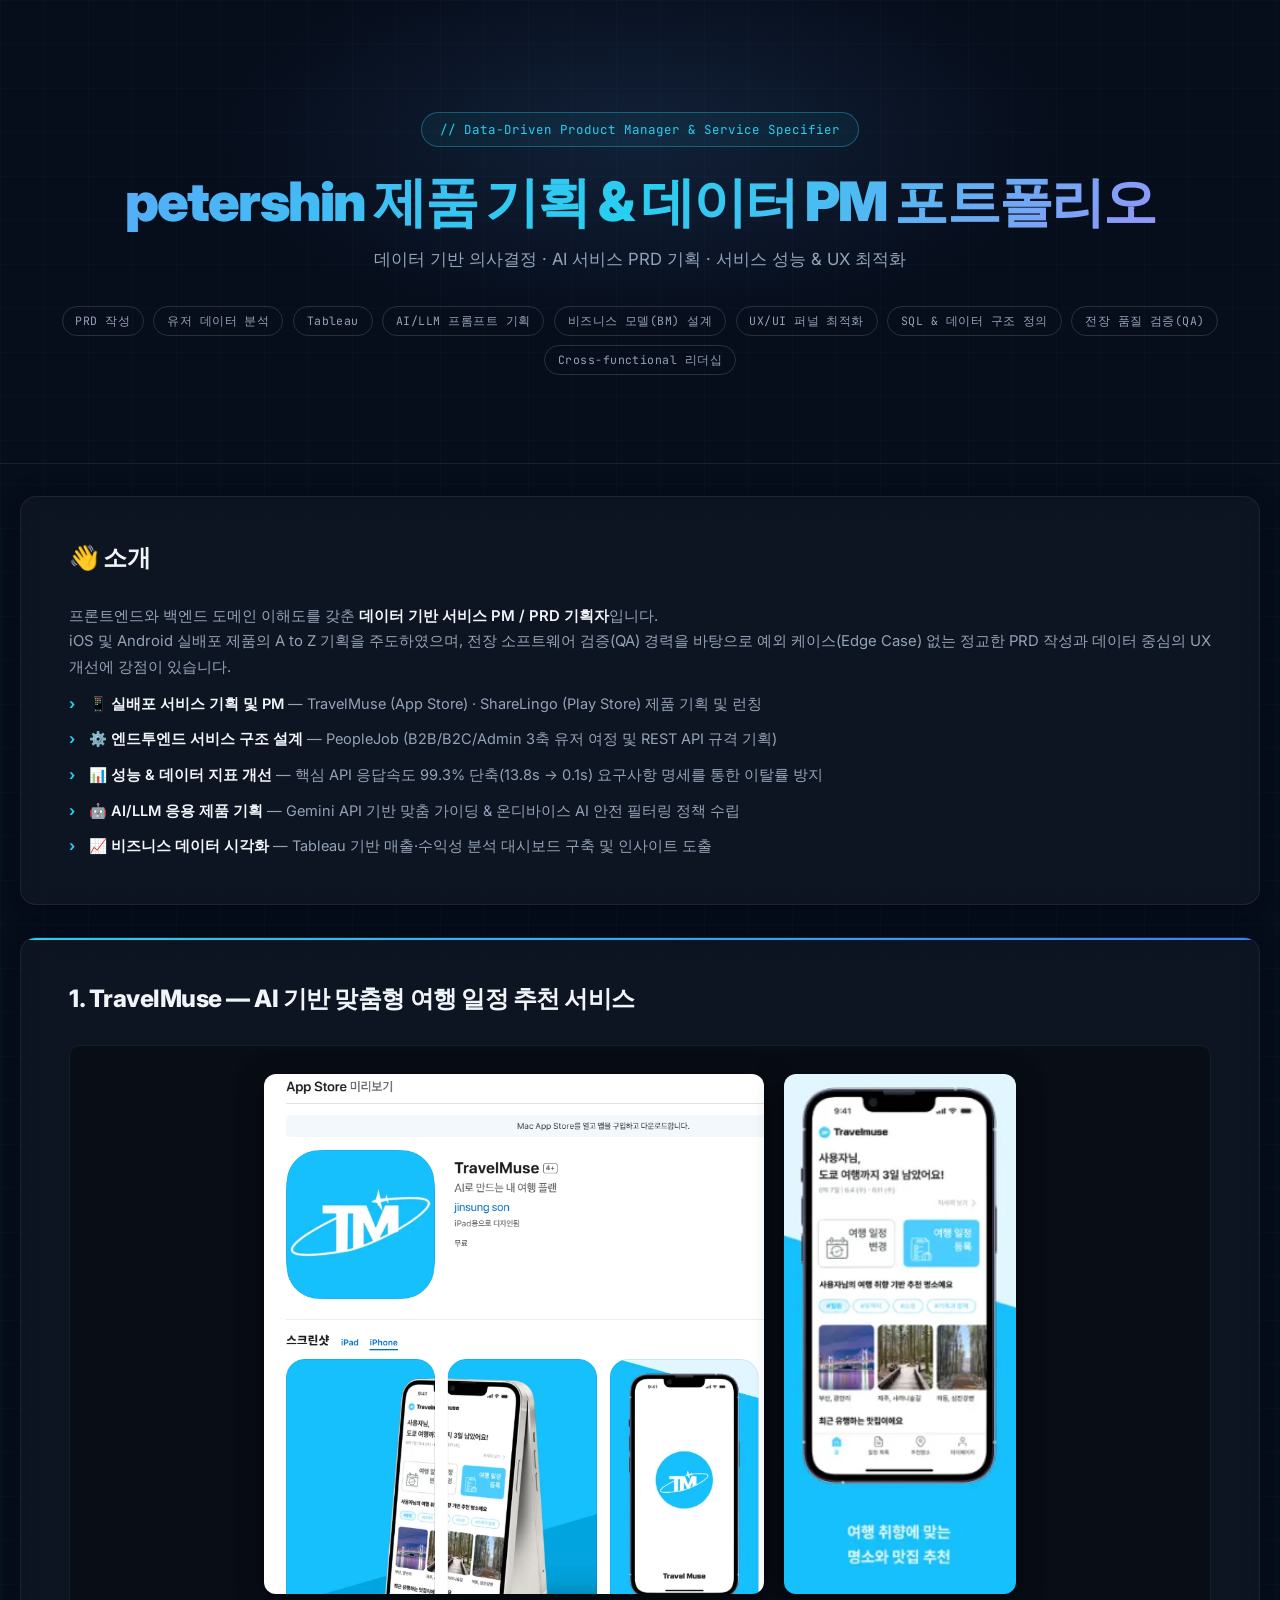
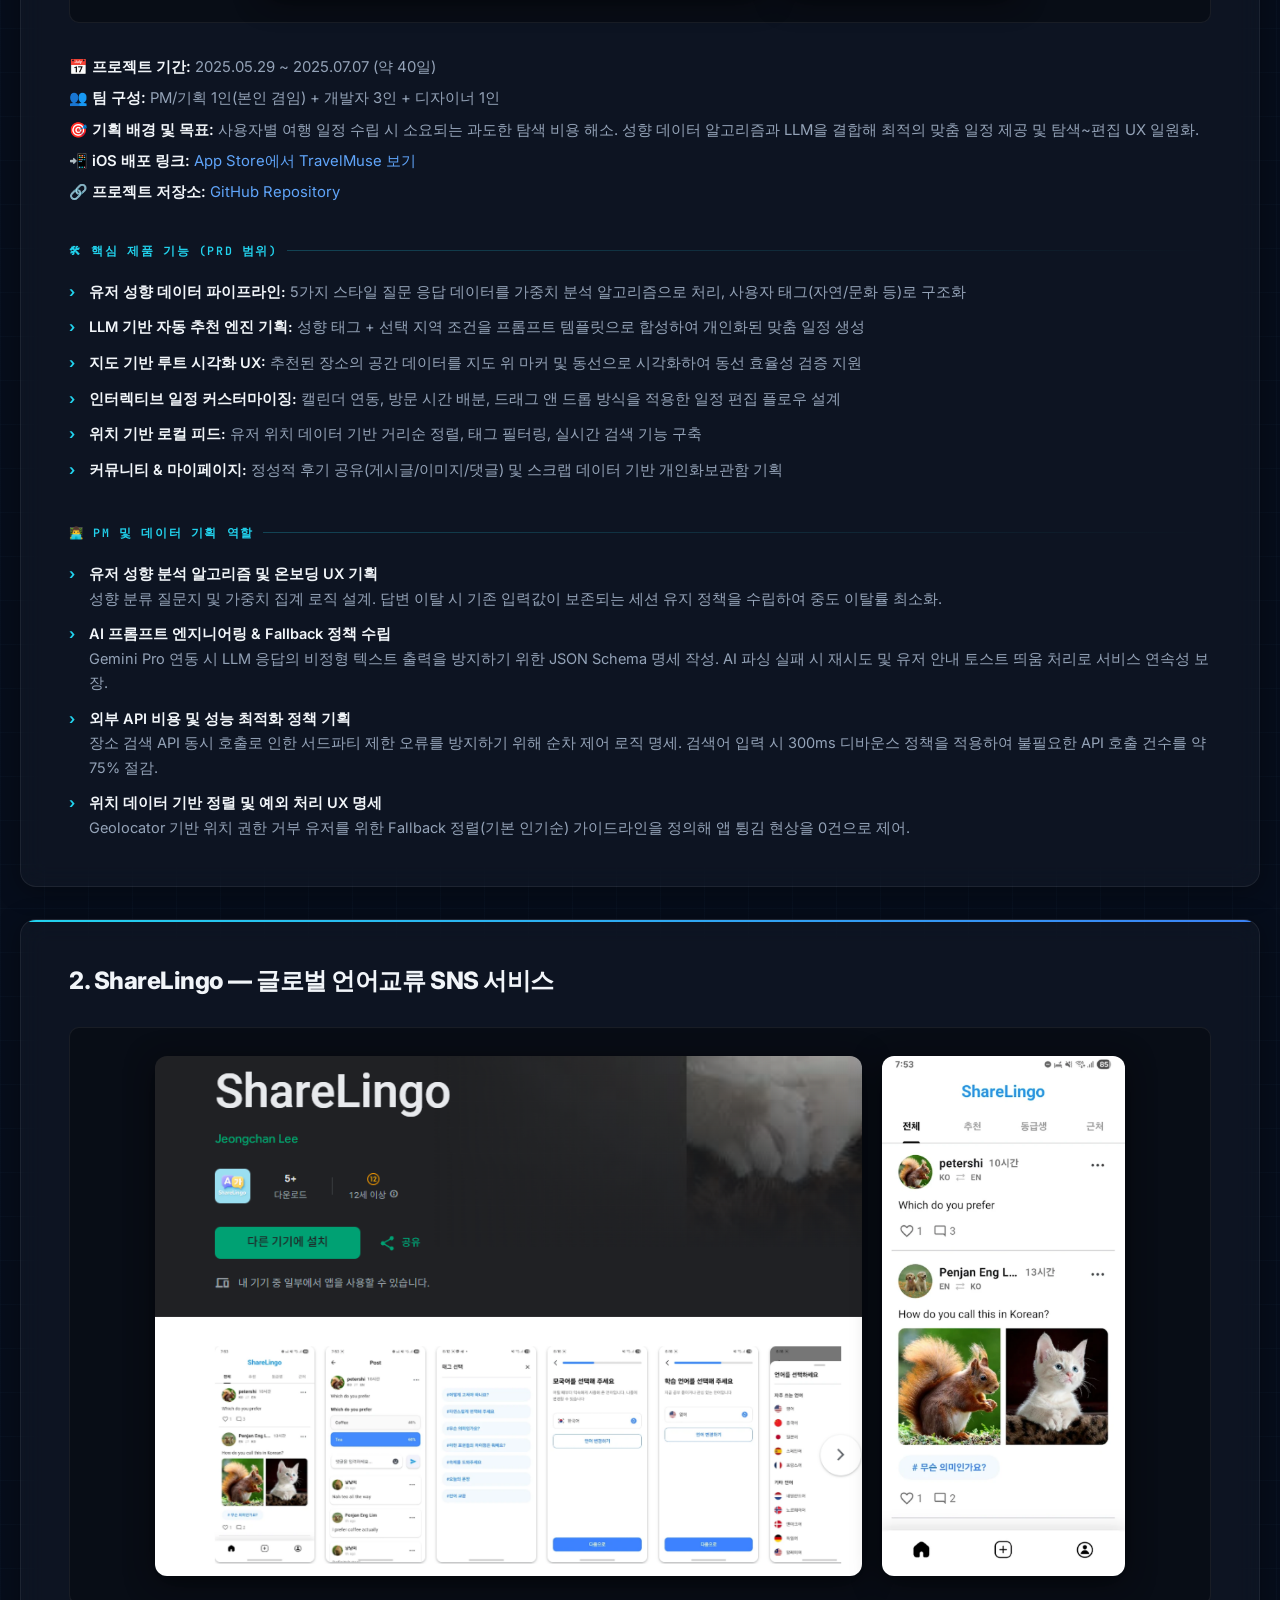
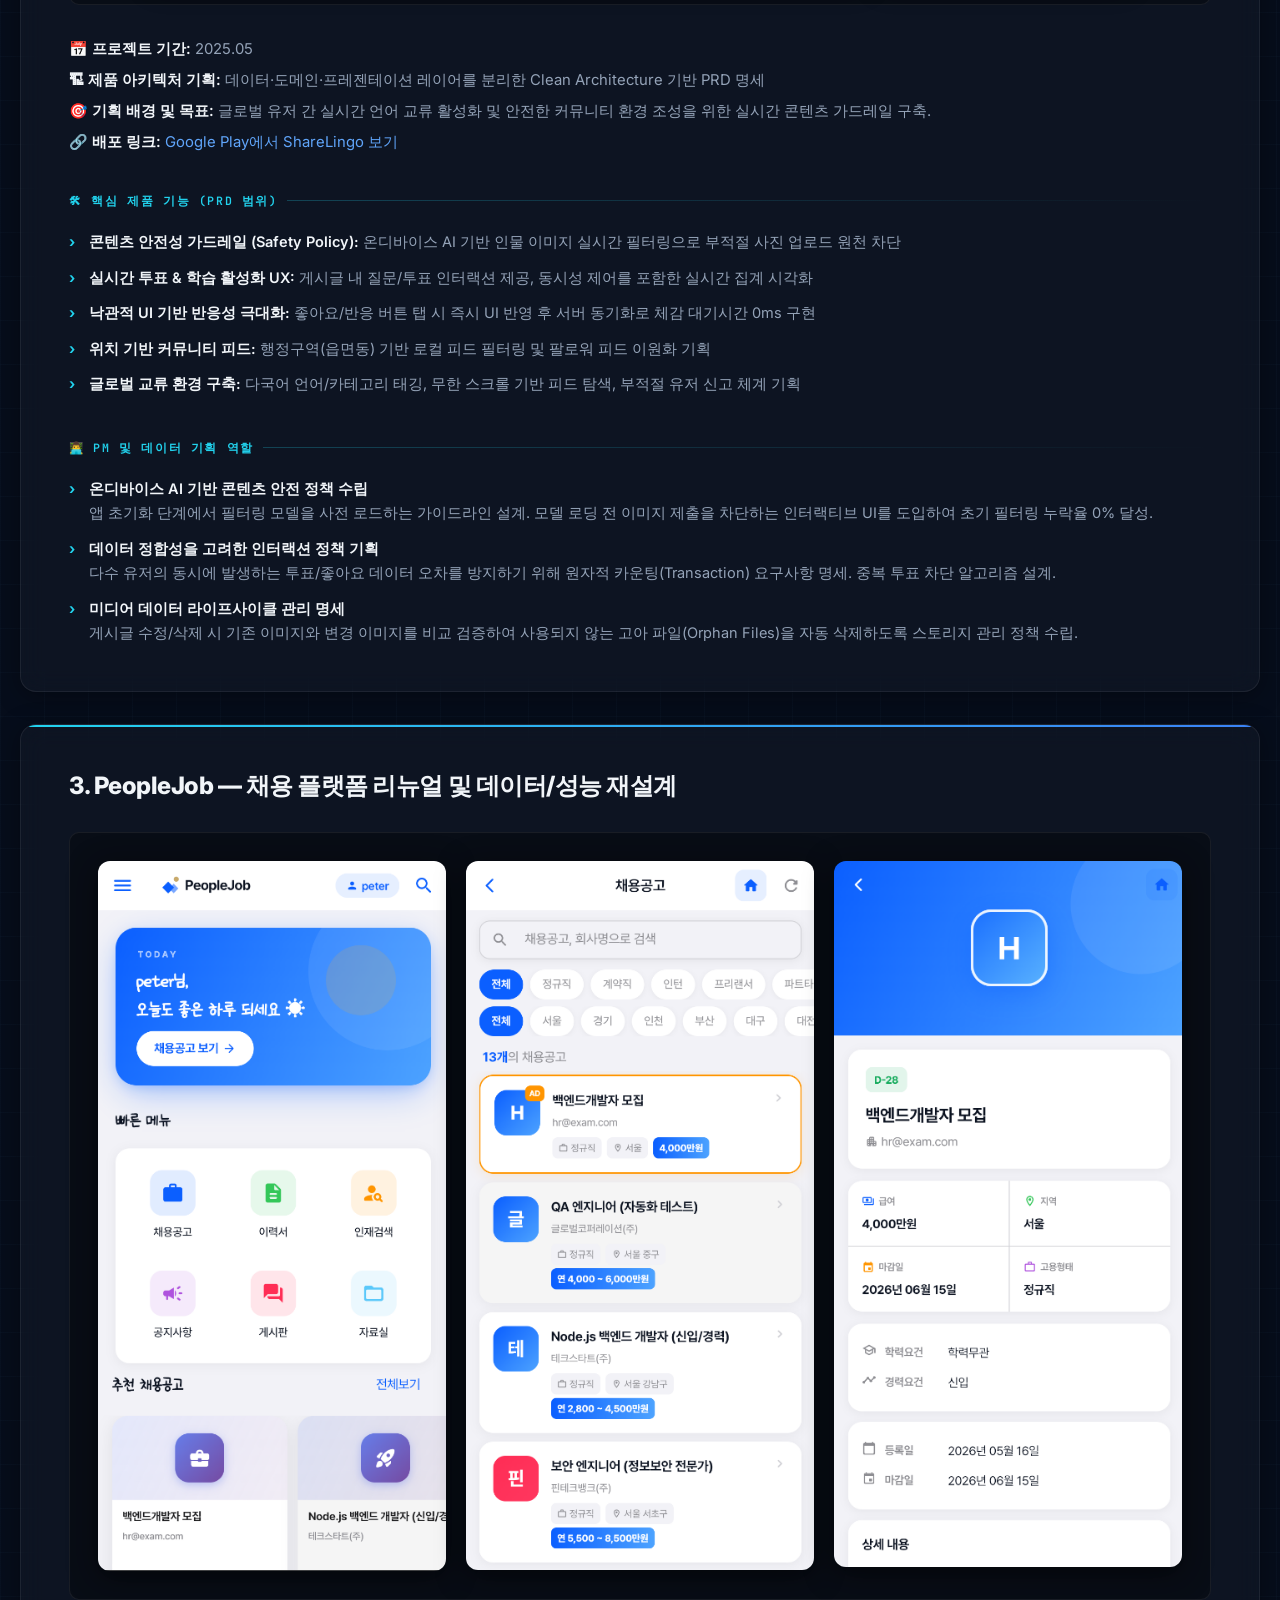
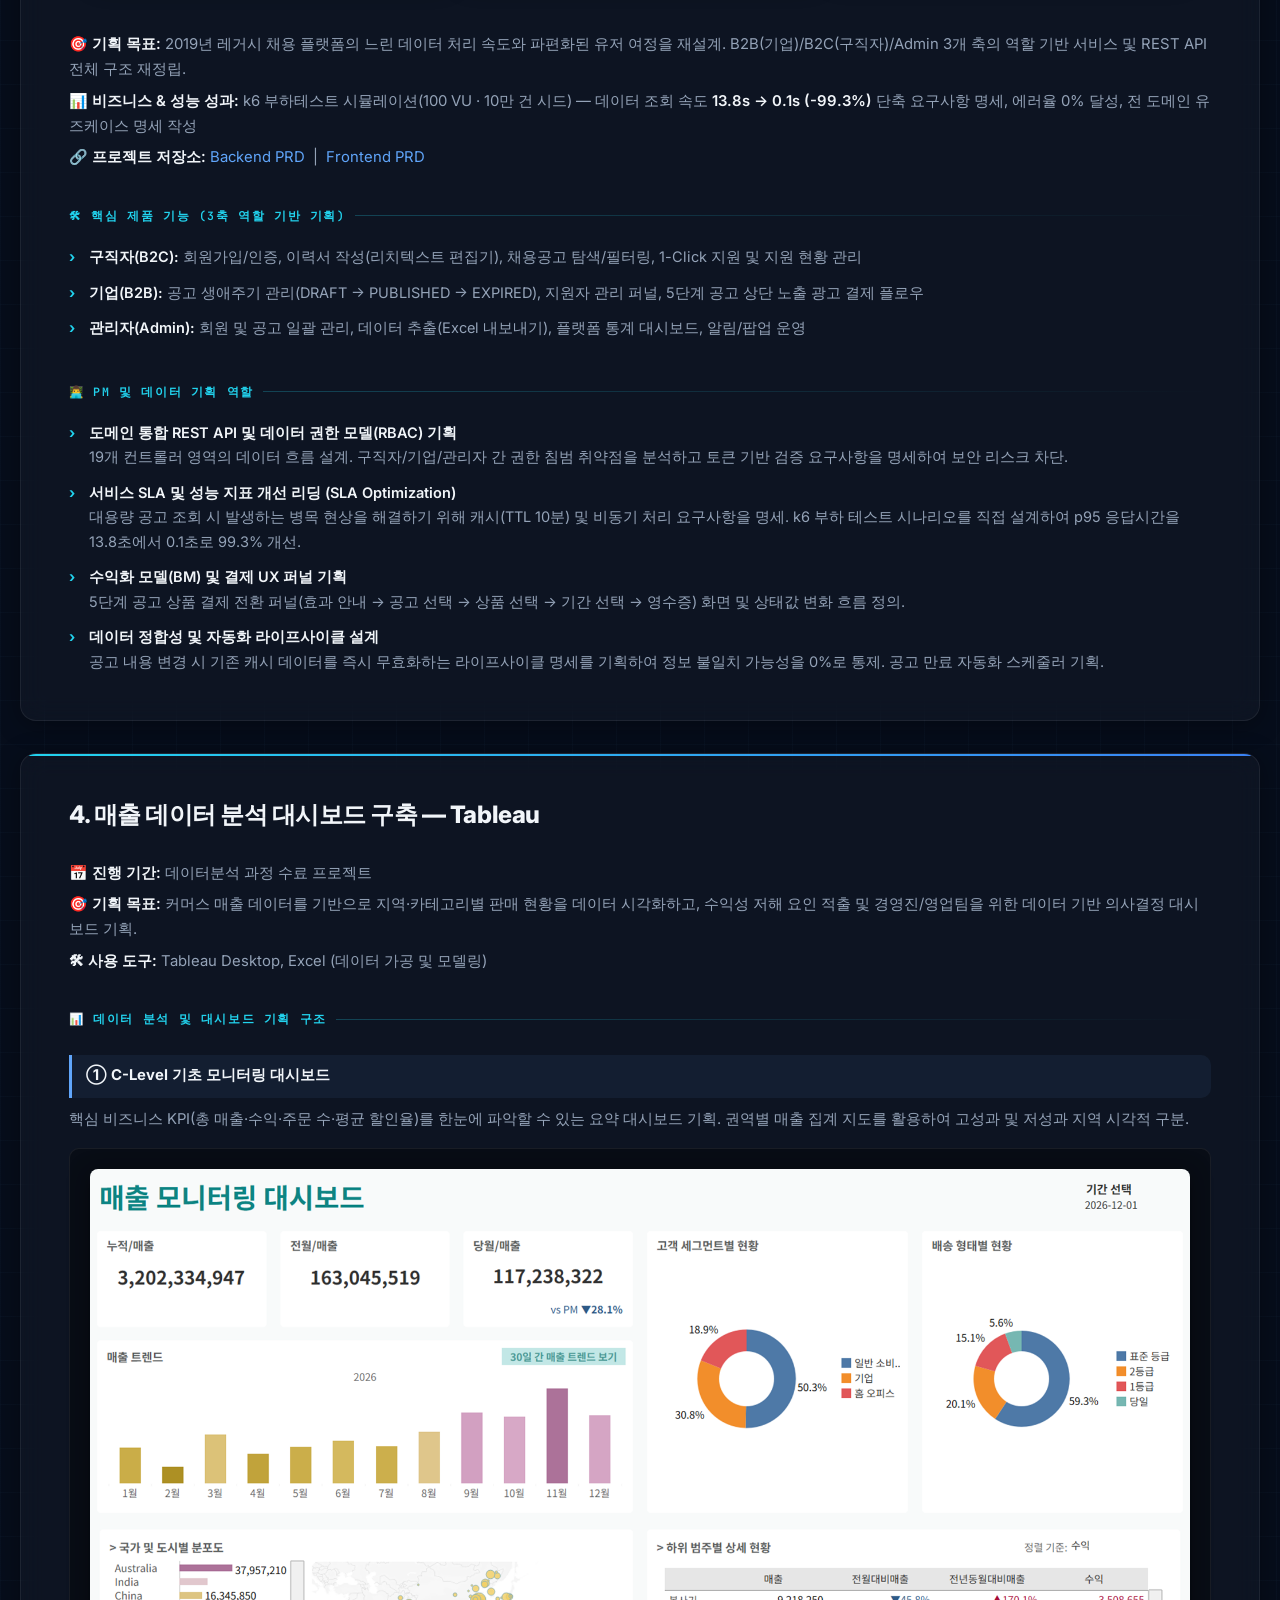
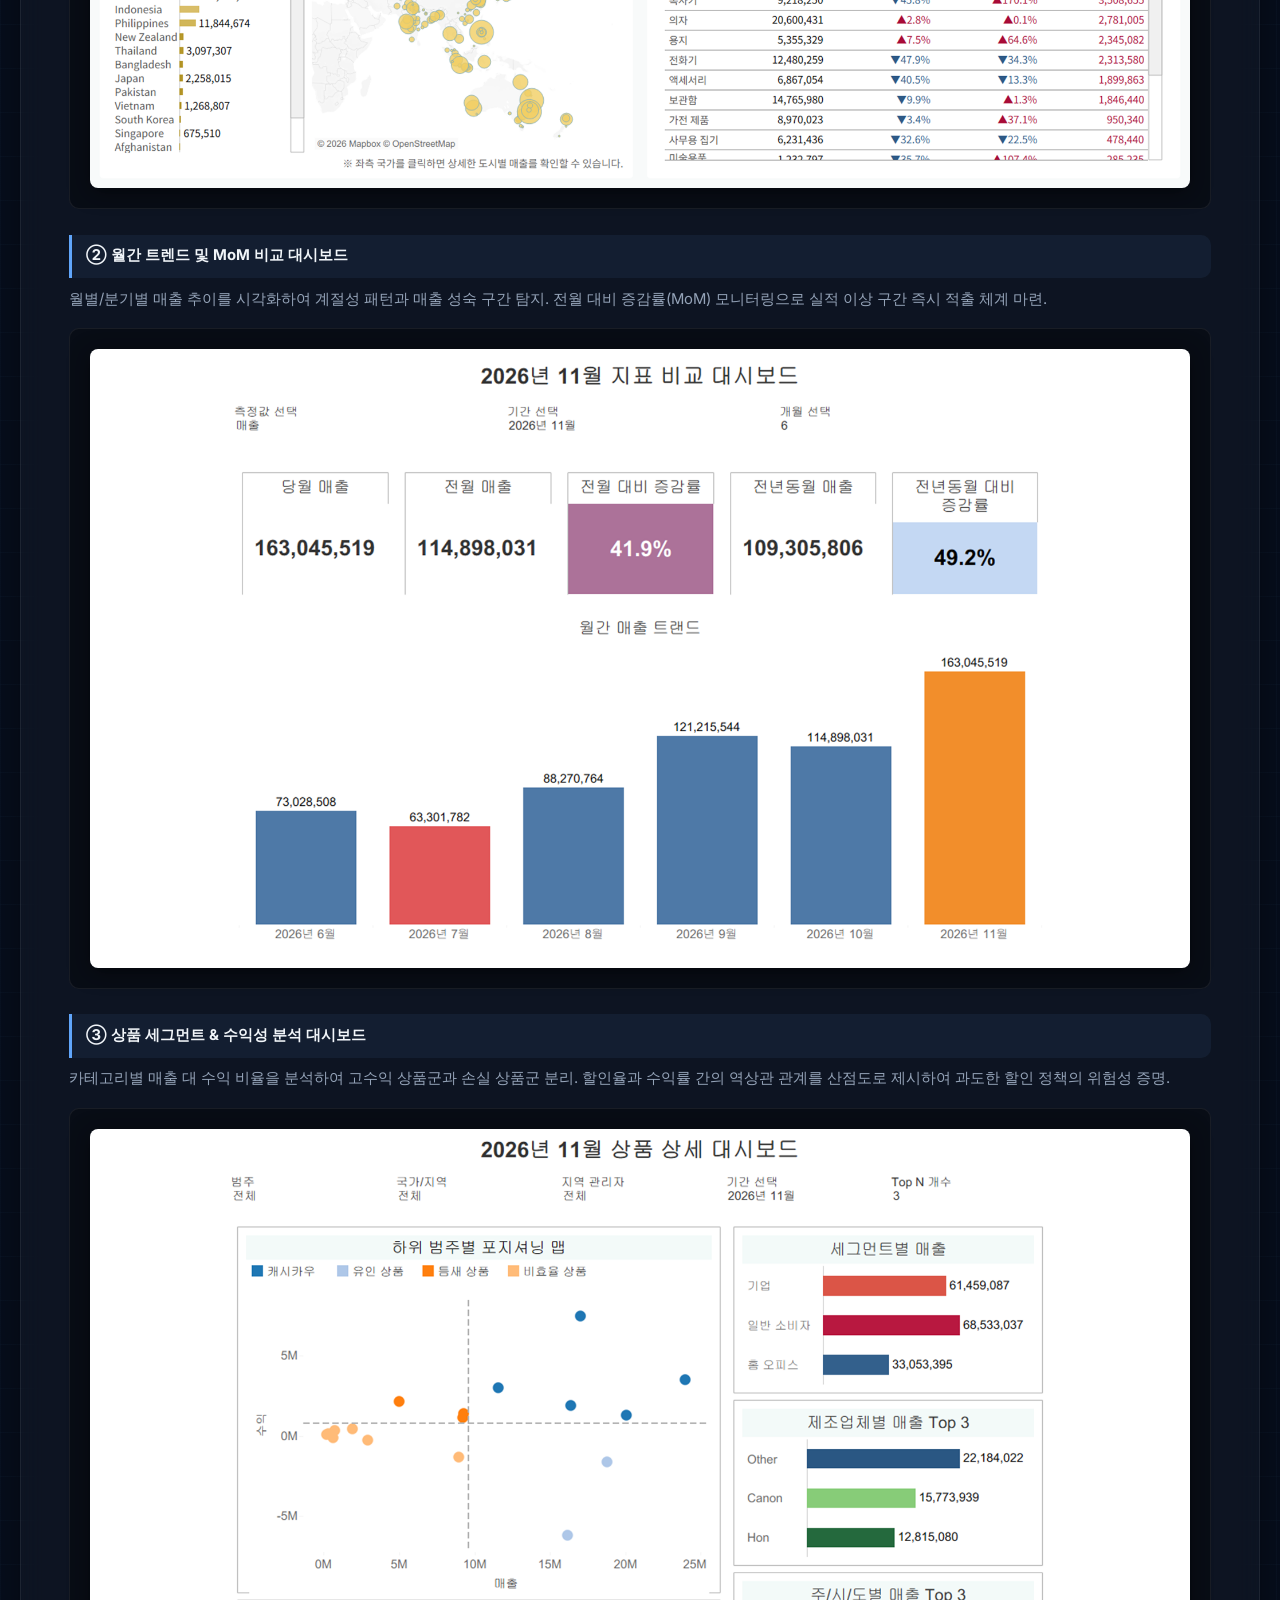
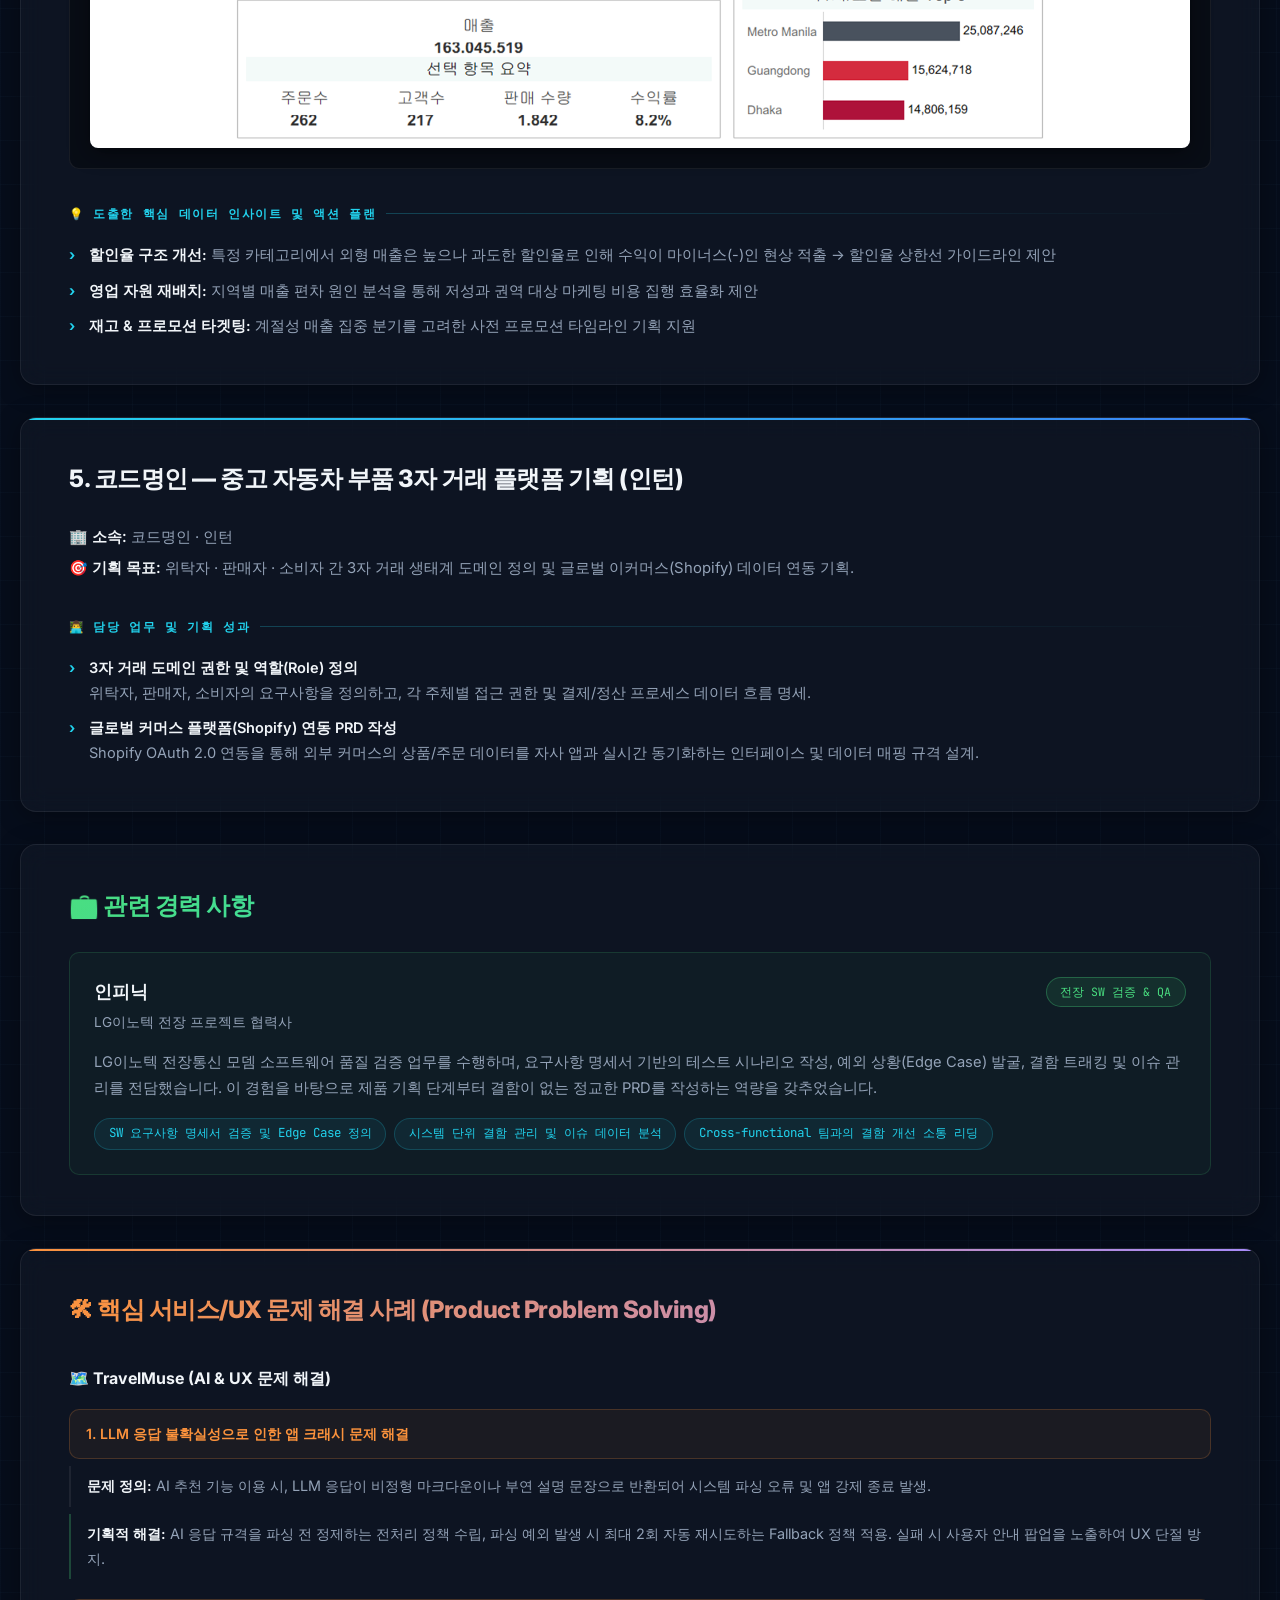
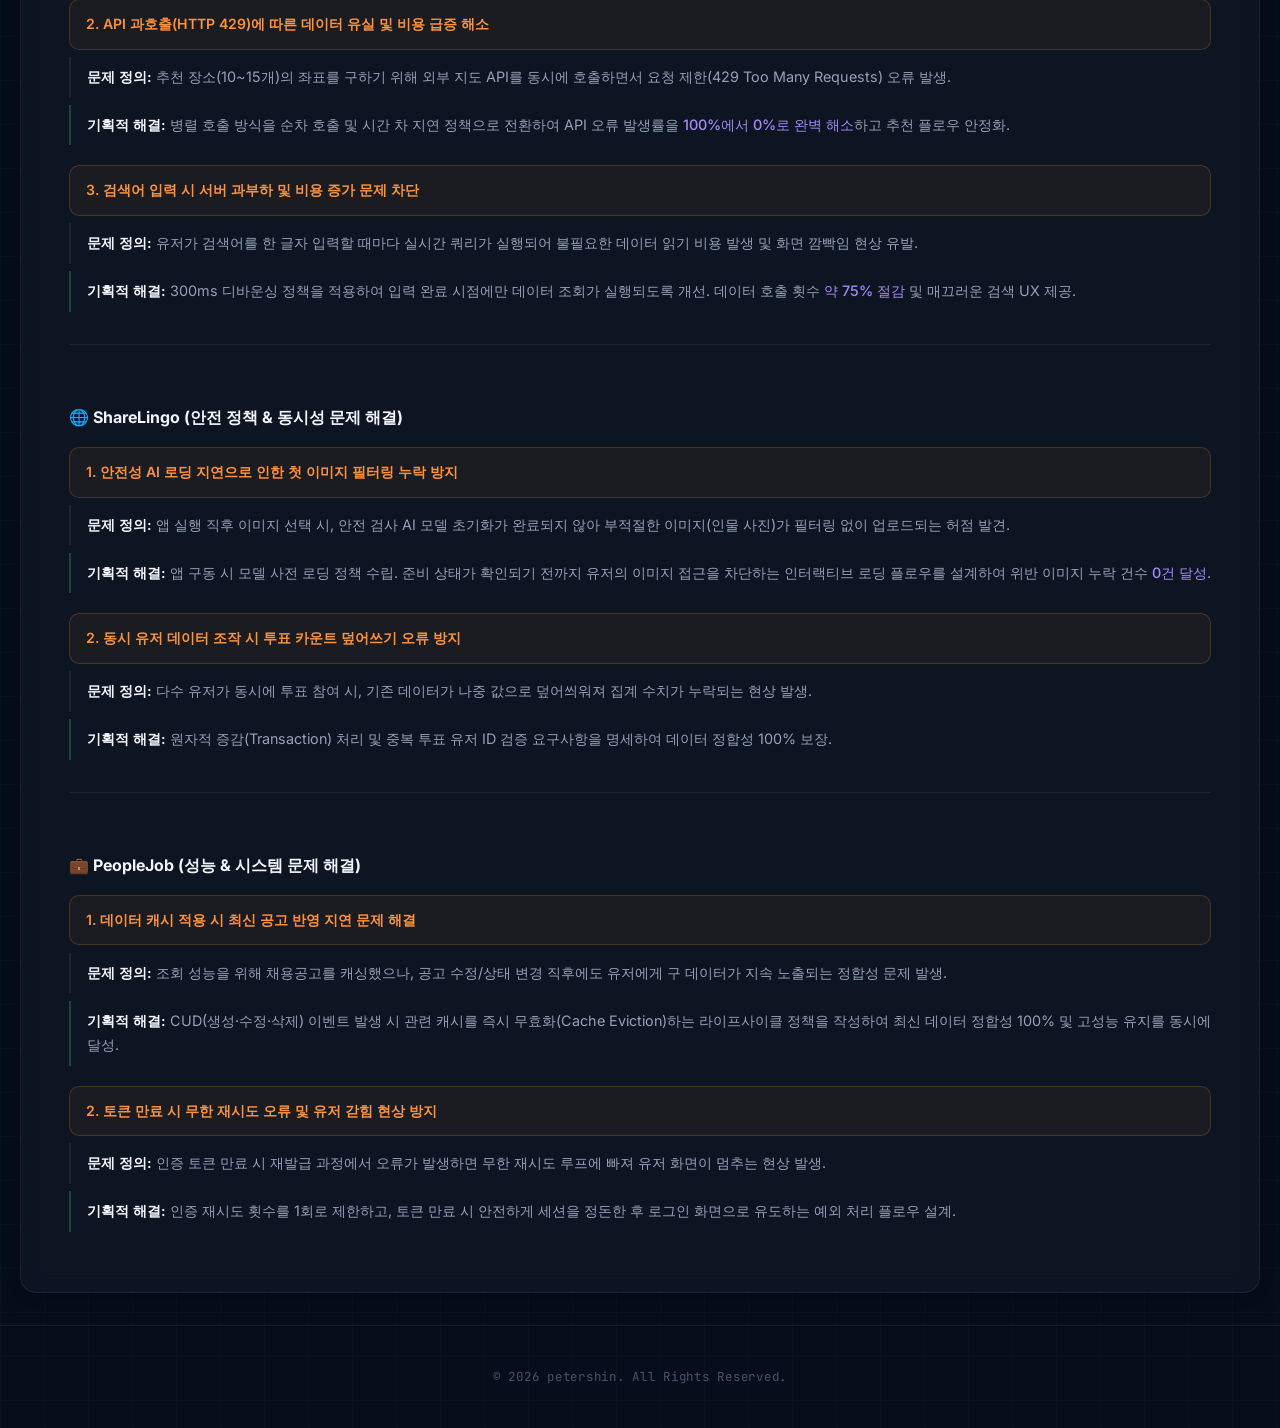
==== index2.html @ 7c0b4306 "Rename index2 to index2.html" ====
<!DOCTYPE html>
<html lang="ko">
<head>
  <meta charset="UTF-8" />
  <meta name="viewport" content="width=device-width, initial-scale=1.0" />
  <title>petershin 서비스 & 데이터 PM 포트폴리오</title>
  <link rel="stylesheet" href="style.css" />
</head>
<body>
  <header>
    <p class="header-tag">// Data-Driven Product Manager &amp; Service Specifier</p>
    <h1>petershin 제품 기획 &amp; 데이터 PM 포트폴리오</h1>
    <p>데이터 기반 의사결정 · AI 서비스 PRD 기획 · 서비스 성능 &amp; UX 최적화</p>
    <div class="header-stack">
      <span>PRD 작성</span>
      <span>유저 데이터 분석</span>
      <span>Tableau</span>
      <span>AI/LLM 프롬프트 기획</span>
      <span>비즈니스 모델(BM) 설계</span>
      <span>UX/UI 퍼널 최적화</span>
      <span>SQL &amp; 데이터 구조 정의</span>
      <span>전장 품질 검증(QA)</span>
      <span>Cross-functional 리더십</span>
    </div>
  </header>

  <section class="about">
    <h2>👋 소개</h2>
    <p>
      프론트엔드와 백엔드 도메인 이해도를 갖춘 <strong>데이터 기반 서비스 PM / PRD 기획자</strong>입니다.<br>
      iOS 및 Android 실배포 제품의 A to Z 기획을 주도하였으며, 전장 소프트웨어 검증(QA) 경력을 바탕으로
      예외 케이스(Edge Case) 없는 정교한 PRD 작성과 데이터 중심의 UX 개선에 강점이 있습니다.
    </p>
    <ul class="about-highlights">
      <li>📱 <strong>실배포 서비스 기획 및 PM</strong> — TravelMuse (App Store) · ShareLingo (Play Store) 제품 기획 및 런칭</li>
      <li>⚙️ <strong>엔드투엔드 서비스 구조 설계</strong> — PeopleJob (B2B/B2C/Admin 3축 유저 여정 및 REST API 규격 기획)</li>
      <li>📊 <strong>성능 &amp; 데이터 지표 개선</strong> — 핵심 API 응답속도 99.3% 단축(13.8s → 0.1s) 요구사항 명세를 통한 이탈률 방지</li>
      <li>🤖 <strong>AI/LLM 응용 제품 기획</strong> — Gemini API 기반 맞춤 가이딩 &amp; 온디바이스 AI 안전 필터링 정책 수립</li>
      <li>📈 <strong>비즈니스 데이터 시각화</strong> — Tableau 기반 매출·수익성 분석 대시보드 구축 및 인사이트 도출</li>
    </ul>
  </section>

  <section class="project">
    <h2>1. TravelMuse — AI 기반 맞춤형 여행 일정 추천 서비스</h2>
    <div class="screenshots">
      <img src="img/travelmuse_1.png" alt="TravelMuse 스크린샷 1" />
      <img src="img/travelmuse_2.png" alt="TravelMuse 스크린샷 2" />
    </div>
    <p><strong>📅 프로젝트 기간:</strong> 2025.05.29 ~ 2025.07.07 (약 40일)</p>
    <p><strong>👥 팀 구성:</strong> PM/기획 1인(본인 겸임) + 개발자 3인 + 디자이너 1인</p>
    <p><strong>🎯 기획 배경 및 목표:</strong> 사용자별 여행 일정 수립 시 소요되는 과도한 탐색 비용 해소. 성향 데이터 알고리즘과 LLM을 결합해 최적의 맞춤 일정 제공 및 탐색~편집 UX 일원화.</p>
    <p><strong>📲 iOS 배포 링크:</strong>
      <a href="https://apps.apple.com/kr/app/travelmuse/id6747365666" target="_blank">App Store에서 TravelMuse 보기</a>
    </p>
    <p><strong>🔗 프로젝트 저장소:</strong>
      <a href="https://github.com/jinsung99123/travel_muse_app" target="_blank">GitHub Repository</a>
    </p>

    <h3>🛠 핵심 제품 기능 (PRD 범위)</h3>
    <ul>
      <li><strong>유저 성향 데이터 파이프라인:</strong> 5가지 스타일 질문 응답 데이터를 가중치 분석 알고리즘으로 처리, 사용자 태그(자연/문화 등)로 구조화</li>
      <li><strong>LLM 기반 자동 추천 엔진 기획:</strong> 성향 태그 + 선택 지역 조건을 프롬프트 템플릿으로 합성하여 개인화된 맞춤 일정 생성</li>
      <li><strong>지도 기반 루트 시각화 UX:</strong> 추천된 장소의 공간 데이터를 지도 위 마커 및 동선으로 시각화하여 동선 효율성 검증 지원</li>
      <li><strong>인터렉티브 일정 커스터마이징:</strong> 캘린더 연동, 방문 시간 배분, 드래그 앤 드롭 방식을 적용한 일정 편집 플로우 설계</li>
      <li><strong>위치 기반 로컬 피드:</strong> 유저 위치 데이터 기반 거리순 정렬, 태그 필터링, 실시간 검색 기능 구축</li>
      <li><strong>커뮤니티 &amp; 마이페이지:</strong> 정성적 후기 공유(게시글/이미지/댓글) 및 스크랩 데이터 기반 개인화보관함 기획</li>
    </ul>

    <h3>👨‍💻 PM 및 데이터 기획 역할</h3>
    <ul>
      <li>
        <strong>유저 성향 분석 알고리즘 및 온보딩 UX 기획</strong><br>
        성향 분류 질문지 및 가중치 집계 로직 설계. 답변 이탈 시 기존 입력값이 보존되는 세션 유지 정책을 수립하여 중도 이탈률 최소화.
      </li>
      <li>
        <strong>AI 프롬프트 엔지니어링 &amp; Fallback 정책 수립</strong><br>
        Gemini Pro 연동 시 LLM 응답의 비정형 텍스트 출력을 방지하기 위한 JSON Schema 명세 작성. AI 파싱 실패 시 재시도 및 유저 안내 토스트 띄움 처리로 서비스 연속성 보장.
      </li>
      <li>
        <strong>외부 API 비용 및 성능 최적화 정책 기획</strong><br>
        장소 검색 API 동시 호출로 인한 서드파티 제한 오류를 방지하기 위해 순차 제어 로직 명세. 검색어 입력 시 300ms 디바운스 정책을 적용하여 불필요한 API 호출 건수를 약 75% 절감.
      </li>
      <li>
        <strong>위치 데이터 기반 정렬 및 예외 처리 UX 명세</strong><br>
        Geolocator 기반 위치 권한 거부 유저를 위한 Fallback 정렬(기본 인기순) 가이드라인을 정의해 앱 튕김 현상을 0건으로 제어.
      </li>
    </ul>
  </section>

  <section class="project">
    <h2>2. ShareLingo — 글로벌 언어교류 SNS 서비스</h2>
    <div class="screenshots">
      <img src="img/sharelingo_1.png" alt="ShareLingo 스크린샷 1" />
      <img src="img/sharelingo_2.png" alt="ShareLingo 스크린샷 2" />
    </div>
    <p><strong>📅 프로젝트 기간:</strong> 2025.05</p>
    <p><strong>🏗 제품 아키텍처 기획:</strong> 데이터·도메인·프레젠테이션 레이어를 분리한 Clean Architecture 기반 PRD 명세</p>
    <p><strong>🎯 기획 배경 및 목표:</strong> 글로벌 유저 간 실시간 언어 교류 활성화 및 안전한 커뮤니티 환경 조성을 위한 실시간 콘텐츠 가드레일 구축.</p>
    <p><strong>🔗 배포 링크:</strong>
      <a href="https://play.google.com/store/apps/details?id=com.zerotoone.sharelingo&amp;pcampaignid=web_share" target="_blank">Google Play에서 ShareLingo 보기</a>
    </p>

    <h3>🛠 핵심 제품 기능 (PRD 범위)</h3>
    <ul>
      <li><strong>콘텐츠 안전성 가드레일 (Safety Policy):</strong> 온디바이스 AI 기반 인물 이미지 실시간 필터링으로 부적절 사진 업로드 원천 차단</li>
      <li><strong>실시간 투표 &amp; 학습 활성화 UX:</strong> 게시글 내 질문/투표 인터랙션 제공, 동시성 제어를 포함한 실시간 집계 시각화</li>
      <li><strong>낙관적 UI 기반 반응성 극대화:</strong> 좋아요/반응 버튼 탭 시 즉시 UI 반영 후 서버 동기화로 체감 대기시간 0ms 구현</li>
      <li><strong>위치 기반 커뮤니티 피드:</strong> 행정구역(읍면동) 기반 로컬 피드 필터링 및 팔로워 피드 이원화 기획</li>
      <li><strong>글로벌 교류 환경 구축:</strong> 다국어 언어/카테고리 태깅, 무한 스크롤 기반 피드 탐색, 부적절 유저 신고 체계 기획</li>
    </ul>

    <h3>👨‍💻 PM 및 데이터 기획 역할</h3>
    <ul>
      <li>
        <strong>온디바이스 AI 기반 콘텐츠 안전 정책 수립</strong><br>
        앱 초기화 단계에서 필터링 모델을 사전 로드하는 가이드라인 설계. 모델 로딩 전 이미지 제출을 차단하는 인터랙티브 UI를 도입하여 초기 필터링 누락율 0% 달성.
      </li>
      <li>
        <strong>데이터 정합성을 고려한 인터랙션 정책 기획</strong><br>
        다수 유저의 동시에 발생하는 투표/좋아요 데이터 오차를 방지하기 위해 원자적 카운팅(Transaction) 요구사항 명세. 중복 투표 차단 알고리즘 설계.
      </li>
      <li>
        <strong>미디어 데이터 라이프사이클 관리 명세</strong><br>
        게시글 수정/삭제 시 기존 이미지와 변경 이미지를 비교 검증하여 사용되지 않는 고아 파일(Orphan Files)을 자동 삭제하도록 스토리지 관리 정책 수립.
      </li>
    </ul>
  </section>

  <section class="project">
    <h2>3. PeopleJob — 채용 플랫폼 리뉴얼 및 데이터/성능 재설계</h2>
    <div class="screenshots web-app">
      <img src="img/home.png" alt="PeopleJob 홈화면" />
      <img src="img/joblist.png" alt="PeopleJob 채용공고 목록" />
      <img src="img/jobdetail.png" alt="PeopleJob 채용공고 상세" />
    </div>
    <p><strong>🎯 기획 목표:</strong> 2019년 레거시 채용 플랫폼의 느린 데이터 처리 속도와 파편화된 유저 여정을 재설계. B2B(기업)/B2C(구직자)/Admin 3개 축의 역할 기반 서비스 및 REST API 전체 구조 재정립.</p>
    <p><strong>📊 비즈니스 &amp; 성능 성과:</strong> k6 부하테스트 시뮬레이션(100 VU · 10만 건 시드) — 데이터 조회 속도 <strong>13.8s → 0.1s (-99.3%)</strong> 단축 요구사항 명세, 에러율 0% 달성, 전 도메인 유즈케이스 명세 작성</p>
    <p><strong>🔗 프로젝트 저장소:</strong>
      <a href="https://github.com/ghghtls/peoplejob-backend" target="_blank">Backend PRD</a> &nbsp;|&nbsp;
      <a href="https://github.com/ghghtls/peoplejob_frontend" target="_blank">Frontend PRD</a>
    </p>

    <h3>🛠 핵심 제품 기능 (3축 역할 기반 기획)</h3>
    <ul>
      <li><strong>구직자(B2C):</strong> 회원가입/인증, 이력서 작성(리치텍스트 편집기), 채용공고 탐색/필터링, 1-Click 지원 및 지원 현황 관리</li>
      <li><strong>기업(B2B):</strong> 공고 생애주기 관리(DRAFT → PUBLISHED → EXPIRED), 지원자 관리 퍼널, 5단계 공고 상단 노출 광고 결제 플로우</li>
      <li><strong>관리자(Admin):</strong> 회원 및 공고 일괄 관리, 데이터 추출(Excel 내보내기), 플랫폼 통계 대시보드, 알림/팝업 운영</li>
    </ul>

    <h3>👨‍💻 PM 및 데이터 기획 역할</h3>
    <ul>
      <li>
        <strong>도메인 통합 REST API 및 데이터 권한 모델(RBAC) 기획</strong><br>
        19개 컨트롤러 영역의 데이터 흐름 설계. 구직자/기업/관리자 간 권한 침범 취약점을 분석하고 토큰 기반 검증 요구사항을 명세하여 보안 리스크 차단.
      </li>
      <li>
        <strong>서비스 SLA 및 성능 지표 개선 리딩 (SLA Optimization)</strong><br>
        대용량 공고 조회 시 발생하는 병목 현상을 해결하기 위해 캐시(TTL 10분) 및 비동기 처리 요구사항을 명세. k6 부하 테스트 시나리오를 직접 설계하여 p95 응답시간을 13.8초에서 0.1초로 99.3% 개선.
      </li>
      <li>
        <strong>수익화 모델(BM) 및 결제 UX 퍼널 기획</strong><br>
        5단계 공고 상품 결제 전환 퍼널(효과 안내 → 공고 선택 → 상품 선택 → 기간 선택 → 영수증) 화면 및 상태값 변화 흐름 정의.
      </li>
      <li>
        <strong>데이터 정합성 및 자동화 라이프사이클 설계</strong><br>
        공고 내용 변경 시 기존 캐시 데이터를 즉시 무효화하는 라이프사이클 명세를 기획하여 정보 불일치 가능성을 0%로 통제. 공고 만료 자동화 스케줄러 기획.
      </li>
    </ul>
  </section>

  <section class="project">
    <h2>4. 매출 데이터 분석 대시보드 구축 — Tableau</h2>
    <p><strong>📅 진행 기간:</strong> 데이터분석 과정 수료 프로젝트</p>
    <p><strong>🎯 기획 목표:</strong> 커머스 매출 데이터를 기반으로 지역·카테고리별 판매 현황을 데이터 시각화하고, 수익성 저해 요인 적출 및 경영진/영업팀을 위한 데이터 기반 의사결정 대시보드 기획.</p>
    <p><strong>🛠 사용 도구:</strong> Tableau Desktop, Excel (데이터 가공 및 모델링)</p>

    <h3>📊 데이터 분석 및 대시보드 기획 구조</h3>

    <h4>① C-Level 기초 모니터링 대시보드</h4>
    <p>핵심 비즈니스 KPI(총 매출·수익·주문 수·평균 할인율)를 한눈에 파악할 수 있는 요약 대시보드 기획. 권역별 매출 집계 지도를 활용하여 고성과 및 저성과 지역 시각적 구분.</p>
    <div class="slides">
      <img src="img/slides/3._기초_모니터링_대시보드/slide_2.png" alt="기초 모니터링 대시보드 슬라이드 2" />
    </div>

    <h4>② 월간 트렌드 및 MoM 비교 대시보드</h4>
    <p>월별/분기별 매출 추이를 시각화하여 계절성 패턴과 매출 성숙 구간 탐지. 전월 대비 증감률(MoM) 모니터링으로 실적 이상 구간 즉시 적출 체계 마련.</p>
    <div class="slides">
      <img src="img/slides/1._월간_지표_비교_대시보드/slide_2.png" alt="월간 지표 비교 대시보드 슬라이드 2" />
    </div>

    <h4>③ 상품 세그먼트 &amp; 수익성 분석 대시보드</h4>
    <p>카테고리별 매출 대 수익 비율을 분석하여 고수익 상품군과 손실 상품군 분리. 할인율과 수익률 간의 역상관 관계를 산점도로 제시하여 과도한 할인 정책의 위험성 증명.</p>
    <div class="slides">
      <img src="img/slides/2._상품_상세_대시보드/slide_2.png" alt="상품 상세 대시보드 슬라이드 2" />
    </div>

    <h3>💡 도출한 핵심 데이터 인사이트 및 액션 플랜</h3>
    <ul>
      <li><strong>할인율 구조 개선:</strong> 특정 카테고리에서 외형 매출은 높으나 과도한 할인율로 인해 수익이 마이너스(-)인 현상 적출 → 할인율 상한선 가이드라인 제안</li>
      <li><strong>영업 자원 재배치:</strong> 지역별 매출 편차 원인 분석을 통해 저성과 권역 대상 마케팅 비용 집행 효율화 제안</li>
      <li><strong>재고 &amp; 프로모션 타겟팅:</strong> 계절성 매출 집중 분기를 고려한 사전 프로모션 타임라인 기획 지원</li>
    </ul>
  </section>

  <section class="project">
    <h2>5. 코드명인 — 중고 자동차 부품 3자 거래 플랫폼 기획 (인턴)</h2>
    <p><strong>🏢 소속:</strong> 코드명인 · 인턴</p>
    <p><strong>🎯 기획 목표:</strong> 위탁자 · 판매자 · 소비자 간 3자 거래 생태계 도메인 정의 및 글로벌 이커머스(Shopify) 데이터 연동 기획.</p>

    <h3>👨‍💻 담당 업무 및 기획 성과</h3>
    <ul>
      <li>
        <strong>3자 거래 도메인 권한 및 역할(Role) 정의</strong><br>
        위탁자, 판매자, 소비자의 요구사항을 정의하고, 각 주체별 접근 권한 및 결제/정산 프로세스 데이터 흐름 명세.
      </li>
      <li>
        <strong>글로벌 커머스 플랫폼(Shopify) 연동 PRD 작성</strong><br>
        Shopify OAuth 2.0 연동을 통해 외부 커머스의 상품/주문 데이터를 자사 앱과 실시간 동기화하는 인터페이스 및 데이터 매핑 규격 설계.
      </li>
    </ul>
  </section>

  <section class="career">
    <h2>💼 관련 경력 사항</h2>

    <div class="career-item">
      <div class="career-header">
        <div>
          <span class="career-company">인피닉</span>
          <span class="career-role">LG이노텍 전장 프로젝트 협력사</span>
        </div>
        <span class="career-tag">전장 SW 검증 &amp; QA</span>
      </div>
      <p class="career-desc">
        LG이노텍 전장통신 모뎀 소프트웨어 품질 검증 업무를 수행하며, 요구사항 명세서 기반의 테스트 시나리오 작성, 예외 상황(Edge Case) 발굴, 결함 트래킹 및 이슈 관리를 전담했습니다.
        이 경험을 바탕으로 제품 기획 단계부터 결함이 없는 정교한 PRD를 작성하는 역량을 갖추었습니다.
      </p>
      <ul class="career-skills">
        <li>SW 요구사항 명세서 검증 및 Edge Case 정의</li>
        <li>시스템 단위 결함 관리 및 이슈 데이터 분석</li>
        <li>Cross-functional 팀과의 결함 개선 소통 리딩</li>
      </ul>
    </div>
  </section>

  <section class="troubleshooting">
    <h2>🛠 핵심 서비스/UX 문제 해결 사례 (Product Problem Solving)</h2>

    <div class="ts-group">
      <h3 class="ts-project-title">🗺️ TravelMuse (AI &amp; UX 문제 해결)</h3>

      <div class="ts-item">
        <h4 class="ts-title">1. LLM 응답 불확실성으로 인한 앱 크래시 문제 해결</h4>
        <p>
          <strong>문제 정의:</strong> AI 추천 기능 이용 시, LLM 응답이 비정형 마크다운이나 부연 설명 문장으로 반환되어 시스템 파싱 오류 및 앱 강제 종료 발생.
        </p>
        <p>
          <strong>기획적 해결:</strong> AI 응답 규격을 파싱 전 정제하는 전처리 정책 수립, 파싱 예외 발생 시 최대 2회 자동 재시도하는 Fallback 정책 적용. 실패 시 사용자 안내 팝업을 노출하여 UX 단절 방지.
        </p>
      </div>

      <div class="ts-item">
        <h4 class="ts-title">2. API 과호출(HTTP 429)에 따른 데이터 유실 및 비용 급증 해소</h4>
        <p>
          <strong>문제 정의:</strong> 추천 장소(10~15개)의 좌표를 구하기 위해 외부 지도 API를 동시에 호출하면서 요청 제한(429 Too Many Requests) 오류 발생.
        </p>
        <p>
          <strong>기획적 해결:</strong> 병렬 호출 방식을 순차 호출 및 시간 차 지연 정책으로 전환하여 API 오류 발생률을 <em>100%에서 0%로 완벽 해소</em>하고 추천 플로우 안정화.
        </p>
      </div>

      <div class="ts-item">
        <h4 class="ts-title">3. 검색어 입력 시 서버 과부하 및 비용 증가 문제 차단</h4>
        <p>
          <strong>문제 정의:</strong> 유저가 검색어를 한 글자 입력할 때마다 실시간 쿼리가 실행되어 불필요한 데이터 읽기 비용 발생 및 화면 깜빡임 현상 유발.
        </p>
        <p>
          <strong>기획적 해결:</strong> 300ms 디바운싱 정책을 적용하여 입력 완료 시점에만 데이터 조회가 실행되도록 개선. 데이터 호출 횟수 <em>약 75% 절감</em> 및 매끄러운 검색 UX 제공.
        </p>
      </div>
    </div>

    <div class="ts-group">
      <h3 class="ts-project-title">🌐 ShareLingo (안전 정책 &amp; 동시성 문제 해결)</h3>

      <div class="ts-item">
        <h4 class="ts-title">1. 안전성 AI 로딩 지연으로 인한 첫 이미지 필터링 누락 방지</h4>
        <p>
          <strong>문제 정의:</strong> 앱 실행 직후 이미지 선택 시, 안전 검사 AI 모델 초기화가 완료되지 않아 부적절한 이미지(인물 사진)가 필터링 없이 업로드되는 허점 발견.
        </p>
        <p>
          <strong>기획적 해결:</strong> 앱 구동 시 모델 사전 로딩 정책 수립. 준비 상태가 확인되기 전까지 유저의 이미지 접근을 차단하는 인터랙티브 로딩 플로우를 설계하여 위반 이미지 누락 건수 <em>0건 달성</em>.
        </p>
      </div>

      <div class="ts-item">
        <h4 class="ts-title">2. 동시 유저 데이터 조작 시 투표 카운트 덮어쓰기 오류 방지</h4>
        <p>
          <strong>문제 정의:</strong> 다수 유저가 동시에 투표 참여 시, 기존 데이터가 나중 값으로 덮어씌워져 집계 수치가 누락되는 현상 발생.
        </p>
        <p>
          <strong>기획적 해결:</strong> 원자적 증감(Transaction) 처리 및 중복 투표 유저 ID 검증 요구사항을 명세하여 데이터 정합성 100% 보장.
        </p>
      </div>
    </div>

    <div class="ts-group">
      <h3 class="ts-project-title">💼 PeopleJob (성능 &amp; 시스템 문제 해결)</h3>

      <div class="ts-item">
        <h4 class="ts-title">1. 데이터 캐시 적용 시 최신 공고 반영 지연 문제 해결</h4>
        <p>
          <strong>문제 정의:</strong> 조회 성능을 위해 채용공고를 캐싱했으나, 공고 수정/상태 변경 직후에도 유저에게 구 데이터가 지속 노출되는 정합성 문제 발생.
        </p>
        <p>
          <strong>기획적 해결:</strong> CUD(생성·수정·삭제) 이벤트 발생 시 관련 캐시를 즉시 무효화(Cache Eviction)하는 라이프사이클 정책을 작성하여 최신 데이터 정합성 100% 및 고성능 유지를 동시에 달성.
        </p>
      </div>

      <div class="ts-item">
        <h4 class="ts-title">2. 토큰 만료 시 무한 재시도 오류 및 유저 갇힘 현상 방지</h4>
        <p>
          <strong>문제 정의:</strong> 인증 토큰 만료 시 재발급 과정에서 오류가 발생하면 무한 재시도 루프에 빠져 유저 화면이 멈추는 현상 발생.
        </p>
        <p>
          <strong>기획적 해결:</strong> 인증 재시도 횟수를 1회로 제한하고, 토큰 만료 시 안전하게 세션을 정돈한 후 로그인 화면으로 유도하는 예외 처리 플로우 설계.
        </p>
      </div>
    </div>
  </section>

  <footer>
    <p>© 2026 petershin. All Rights Reserved.</p>
  </footer>
</body>
</html>
---- style.css ----
@import url('https://fonts.googleapis.com/css2?family=Inter:wght@300;400;500;600;700;800;900&family=JetBrains+Mono:wght@400;500;600&display=swap');

/* ── Variables ── */
:root {
  --bg:          #060d1b;
  --bg-card:     rgba(255, 255, 255, 0.032);
  --border:      rgba(255, 255, 255, 0.07);
  --border-lit:  rgba(255, 255, 255, 0.14);

  --blue:   #60a5fa;
  --cyan:   #22d3ee;
  --orange: #fb923c;
  --purple: #a78bfa;
  --green:  #4ade80;

  --text:     #f1f5f9;
  --text-dim: #94a3b8;
  --text-muted: #475569;

  --grad-hero:    linear-gradient(135deg, #60a5fa 0%, #22d3ee 50%, #a78bfa 100%);
  --grad-flutter: linear-gradient(135deg, #22d3ee, #3b82f6);
  --grad-ts:      linear-gradient(135deg, #fb923c, #fbbf24);
  --grad-warn:    linear-gradient(135deg, #fb923c, #a78bfa);

  --radius:    16px;
  --radius-sm: 10px;
  --shadow:    0 20px 60px rgba(0,0,0,0.55);
  --shadow-sm: 0 4px 24px rgba(0,0,0,0.35);
}

/* ── Reset ── */
*, *::before, *::after { box-sizing: border-box; margin: 0; padding: 0; }
html { scroll-behavior: smooth; }

body {
  font-family: 'Inter', sans-serif;
  background-color: var(--bg);
  background-image:
    linear-gradient(rgba(96,165,250,.028) 1px, transparent 1px),
    linear-gradient(90deg, rgba(96,165,250,.028) 1px, transparent 1px);
  background-size: 44px 44px;
  color: var(--text);
  line-height: 1.72;
  min-height: 100vh;
}

/* ── Header ── */
header {
  text-align: center;
  padding: 7rem 2rem 5.5rem;
  border-bottom: 1px solid var(--border);
  position: relative;
  overflow: hidden;
}

header::before {
  content: '';
  position: absolute;
  top: -60px; left: 50%;
  transform: translateX(-50%);
  width: 900px; height: 400px;
  background: radial-gradient(ellipse, rgba(96,165,250,.13) 0%, transparent 68%);
  pointer-events: none;
}

.header-tag {
  display: inline-block;
  font-family: 'JetBrains Mono', monospace;
  font-size: 0.78rem;
  color: var(--cyan);
  border: 1px solid rgba(34,211,238,.35);
  background: rgba(34,211,238,.06);
  padding: 0.35rem 1.1rem;
  border-radius: 999px;
  letter-spacing: 0.08em;
  margin-bottom: 1.6rem;
}

header h1 {
  font-size: 3.4rem;
  font-weight: 900;
  letter-spacing: -0.035em;
  line-height: 1.1;
  background: var(--grad-hero);
  -webkit-background-clip: text;
  -webkit-text-fill-color: transparent;
  background-clip: text;
  margin-bottom: 0.8rem;
}

header > p {
  font-size: 1.05rem;
  color: var(--text-dim);
}

.header-stack {
  display: flex;
  justify-content: center;
  gap: 0.6rem;
  flex-wrap: wrap;
  margin-top: 2rem;
}

.header-stack span {
  font-family: 'JetBrains Mono', monospace;
  font-size: 0.72rem;
  padding: 0.25rem 0.8rem;
  border-radius: 999px;
  border: 1px solid var(--border-lit);
  color: var(--text-dim);
  letter-spacing: 0.04em;
}

/* ── Section ── */
section {
  max-width: min(1280px, calc(100% - 2.5rem));
  margin: 2rem auto;
  background: var(--bg-card);
  border: 1px solid var(--border);
  border-radius: var(--radius);
  padding: 2.5rem 3rem;
  box-shadow: var(--shadow-sm);
  backdrop-filter: blur(12px);
  -webkit-backdrop-filter: blur(12px);
  position: relative;
  overflow: hidden;
  transition: border-color .3s, box-shadow .3s;
}

section:hover {
  border-color: var(--border-lit);
  box-shadow: 0 8px 40px rgba(0,0,0,.45);
}

/* Gradient top bar */
section.project::after,
section.troubleshooting::after {
  content: '';
  position: absolute;
  top: 0; left: 0; right: 0;
  height: 2px;
  border-radius: var(--radius) var(--radius) 0 0;
}

section.project::after       { background: var(--grad-flutter); }
section.troubleshooting::after { background: var(--grad-warn); }

/* ── H2 ── */
section h2 {
  font-size: 1.5rem;
  font-weight: 800;
  color: var(--text);
  margin-bottom: 1.6rem;
  letter-spacing: -0.02em;
}

section.troubleshooting h2 {
  background: var(--grad-warn);
  -webkit-background-clip: text;
  -webkit-text-fill-color: transparent;
  background-clip: text;
}

/* ── H3 ── */
section h3 {
  font-family: 'JetBrains Mono', monospace;
  font-size: 0.72rem;
  font-weight: 600;
  color: var(--cyan);
  text-transform: uppercase;
  letter-spacing: 0.14em;
  margin-top: 2.2rem;
  margin-bottom: 0.85rem;
  display: flex;
  align-items: center;
  gap: 0.6rem;
}

section h3::after {
  content: '';
  flex: 1;
  height: 1px;
  background: linear-gradient(to right, rgba(34,211,238,.25), transparent);
}

/* ── H4 ── */
section h4 {
  font-size: 0.93rem;
  font-weight: 700;
  color: var(--text);
  margin-top: 1.6rem;
  margin-bottom: 0.55rem;
  padding: 0.55rem 0.9rem;
  background: rgba(96,165,250,.07);
  border-left: 3px solid var(--blue);
  border-radius: 0 var(--radius-sm) var(--radius-sm) 0;
}

/* ── Paragraphs ── */
section p {
  color: var(--text-dim);
  font-size: 0.93rem;
  margin-bottom: 0.35rem;
}

section p strong { color: var(--text); font-weight: 600; }

section a { color: var(--blue); text-decoration: none; transition: color .2s; }
section a:hover { color: var(--cyan); }

/* ── Lists ── */
ul { list-style: none; padding: 0; }

ul li {
  position: relative;
  padding: 0.35rem 0 0.35rem 1.25rem;
  color: var(--text-dim);
  font-size: 0.91rem;
  line-height: 1.68;
}

ul li::before {
  content: '›';
  position: absolute;
  left: 0;
  color: var(--cyan);
  font-weight: 700;
}

ul li strong { color: var(--text); font-weight: 600; }

/* ── Tech badge list ── */
ul.tech-list {
  display: flex;
  flex-wrap: wrap;
  gap: 0.45rem;
  margin-top: 0.3rem;
}

ul.tech-list li {
  padding: 0.28rem 0.85rem;
  background: rgba(96,165,250,.07);
  border: 1px solid rgba(96,165,250,.2);
  border-radius: 999px;
  font-family: 'JetBrains Mono', monospace;
  font-size: 0.73rem;
  color: var(--blue);
  white-space: nowrap;
  transition: background .2s, border-color .2s, color .2s;
  line-height: 1.5;
}

ul.tech-list li::before { display: none; }

ul.tech-list li:hover {
  background: rgba(96,165,250,.16);
  border-color: var(--blue);
  color: #fff;
}

/* ── Screenshots (모바일 앱 — 세로 이미지) ── */
.screenshots {
  display: flex;
  flex-wrap: wrap;
  gap: 1.25rem;
  justify-content: center;
  margin-bottom: 2rem;
  padding: 1.75rem;
  background: rgba(0,0,0,.35);
  border-radius: var(--radius-sm);
  border: 1px solid var(--border);
}

.screenshots img {
  height: 520px;
  width: auto;
  max-width: 100%;
  object-fit: contain;
  border-radius: 12px;
  box-shadow: 0 6px 28px rgba(0,0,0,.6);
  transition: transform .3s, box-shadow .3s;
}

.screenshots img:hover {
  transform: translateY(-6px) scale(1.02);
  box-shadow: 0 18px 48px rgba(96,165,250,.22);
}

/* ── Screenshots (웹 앱 — 가로 이미지) ── */
.screenshots.web-app {
  flex-direction: row;
  align-items: flex-start;
}

.screenshots.web-app img {
  height: auto;
  flex: 1 1 0;
  min-width: 0;
  max-width: calc(33.33% - 0.85rem);
  object-fit: contain;
}

/* ── Slides ── */
.slides {
  display: flex;
  flex-direction: column;
  gap: 0.75rem;
  margin: 1rem 0 1.6rem;
  padding: 1.25rem;
  background: rgba(0,0,0,.35);
  border-radius: var(--radius-sm);
  border: 1px solid var(--border);
}

.slides img {
  width: 100%;
  border-radius: 8px;
  box-shadow: 0 4px 20px rgba(0,0,0,.5);
  transition: transform .3s, box-shadow .3s;
}

.slides img:hover {
  transform: scale(1.006);
  box-shadow: 0 8px 32px rgba(96,165,250,.14);
}

/* ── Troubleshooting items ── */

/* Troubleshooting group */
.ts-group {
  margin-top: 2rem;
  padding-top: 1.5rem;
  border-top: 1px solid rgba(255,255,255,0.07);
}

.ts-group:first-of-type {
  border-top: none;
  padding-top: 0;
  margin-top: 0.5rem;
}

.ts-project-title {
  font-family: 'Inter', sans-serif;
  font-size: 1rem;
  font-weight: 700;
  color: var(--text);
  margin-bottom: 1rem;
  text-transform: none;
  letter-spacing: 0;
  display: flex;
  align-items: center;
  gap: 0.5rem;
}

.ts-project-title::after { display: none; }

.ts-item {
  margin-bottom: 1.25rem;
}

.ts-title {
  font-size: 0.88rem;
  font-weight: 600;
  color: var(--orange);
  padding: 0.75rem 1rem;
  background: rgba(251,146,60,.06);
  border: 1px solid rgba(251,146,60,.2);
  border-radius: 10px;
  margin-top: 1rem;
  margin-bottom: 0;
  display: block;
}

section.troubleshooting p {
  padding: 0.5rem 0 0.5rem 1rem;
  border-left: 2px solid rgba(255,255,255,.07);
  margin: 0.45rem 0;
  font-size: 0.9rem;
}

/* Solution paragraph gets green tint */
section.troubleshooting p + p {
  border-left-color: rgba(74,222,128,.25);
}

/* ── code ── */
code {
  font-family: 'JetBrains Mono', monospace;
  font-size: 0.79em;
  background: rgba(34,211,238,.08);
  border: 1px solid rgba(34,211,238,.15);
  padding: 0.1em 0.45em;
  border-radius: 5px;
  color: var(--cyan);
}

/* ── em ── */
em {
  color: var(--purple);
  font-style: normal;
  font-weight: 500;
}

/* ── Career Section ── */
section.career::after {
  background: linear-gradient(135deg, #4ade80, #22d3ee);
}

section.career h2 {
  background: linear-gradient(135deg, #4ade80, #22d3ee);
  -webkit-background-clip: text;
  -webkit-text-fill-color: transparent;
  background-clip: text;
}

.career-item {
  background: rgba(74, 222, 128, 0.04);
  border: 1px solid rgba(74, 222, 128, 0.15);
  border-radius: var(--radius-sm);
  padding: 1.5rem;
  margin-top: 1rem;
}

.career-header {
  display: flex;
  align-items: flex-start;
  justify-content: space-between;
  gap: 1rem;
  margin-bottom: 1rem;
  flex-wrap: wrap;
}

.career-company {
  display: block;
  font-size: 1.1rem;
  font-weight: 700;
  color: var(--text);
  margin-bottom: 0.25rem;
}

.career-role {
  display: block;
  font-size: 0.85rem;
  color: var(--text-dim);
}

.career-tag {
  font-family: 'JetBrains Mono', monospace;
  font-size: 0.72rem;
  padding: 0.28rem 0.85rem;
  background: rgba(74, 222, 128, 0.1);
  border: 1px solid rgba(74, 222, 128, 0.3);
  border-radius: 999px;
  color: var(--green);
  white-space: nowrap;
}

.career-desc {
  color: var(--text-dim);
  font-size: 0.92rem;
  line-height: 1.75;
  margin-bottom: 1rem !important;
}

.career-skills {
  display: flex;
  flex-wrap: wrap;
  gap: 0.5rem;
  padding: 0;
  list-style: none;
}

.career-skills li {
  padding: 0.28rem 0.85rem;
  background: rgba(34, 211, 238, 0.07);
  border: 1px solid rgba(34, 211, 238, 0.2);
  border-radius: 999px;
  font-size: 0.78rem;
  color: var(--cyan);
  font-family: 'JetBrains Mono', monospace;
}

.career-skills li::before { display: none; }

/* ── Footer ── */
footer {
  text-align: center;
  padding: 2.5rem;
  color: var(--text-muted);
  font-size: 0.78rem;
  font-family: 'JetBrains Mono', monospace;
  border-top: 1px solid var(--border);
  margin-top: 0.5rem;
  letter-spacing: 0.06em;
}

/* ── Responsive ── */
@media (max-width: 768px) {
  header h1              { font-size: 2.2rem; }
  section                { margin: 0.75rem; padding: 1.5rem 1.25rem; }
  .screenshots           { flex-direction: column; align-items: center; gap: 1rem; }
  .screenshots img       { height: auto; max-height: 400px; width: 85%; }
  .screenshots.web-app      { flex-direction: column; }
  .screenshots.web-app img  { max-width: 100%; width: 100%; }
  ul.tech-list li        { font-size: 0.68rem; }
}
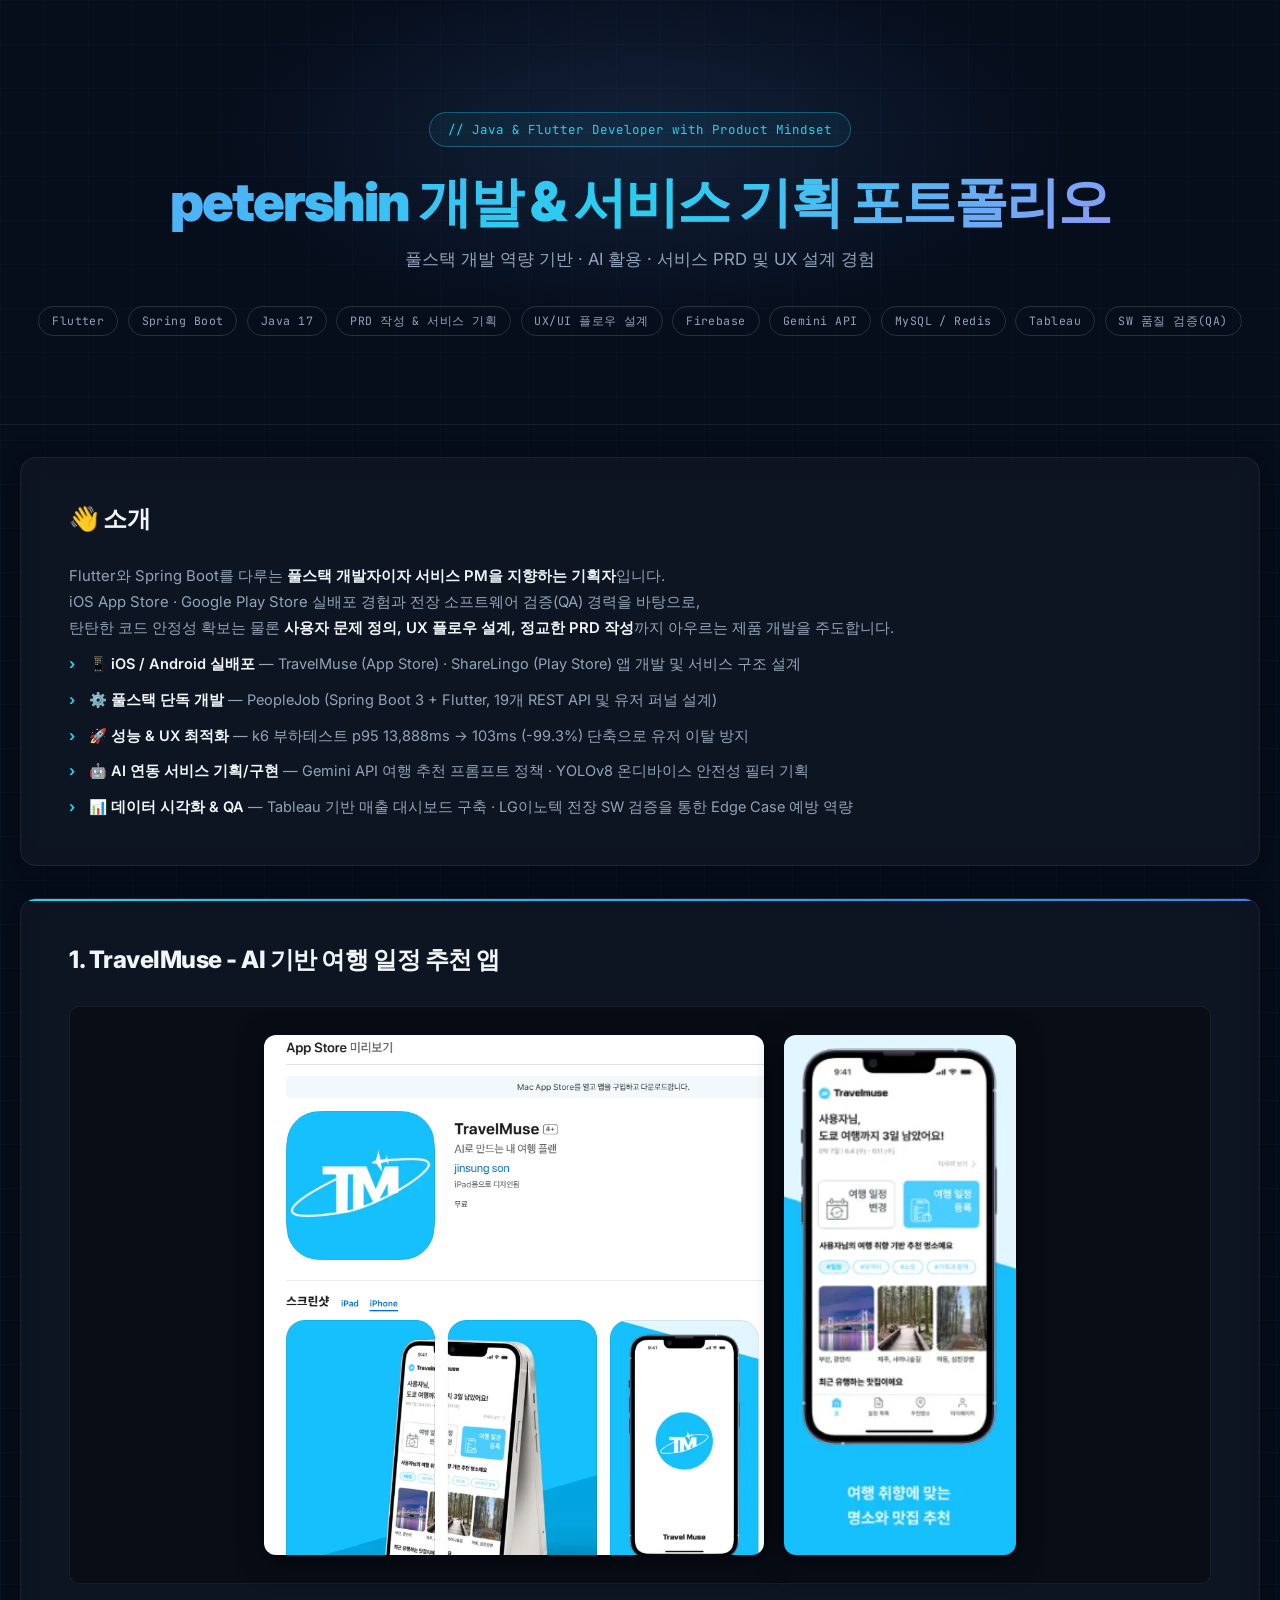
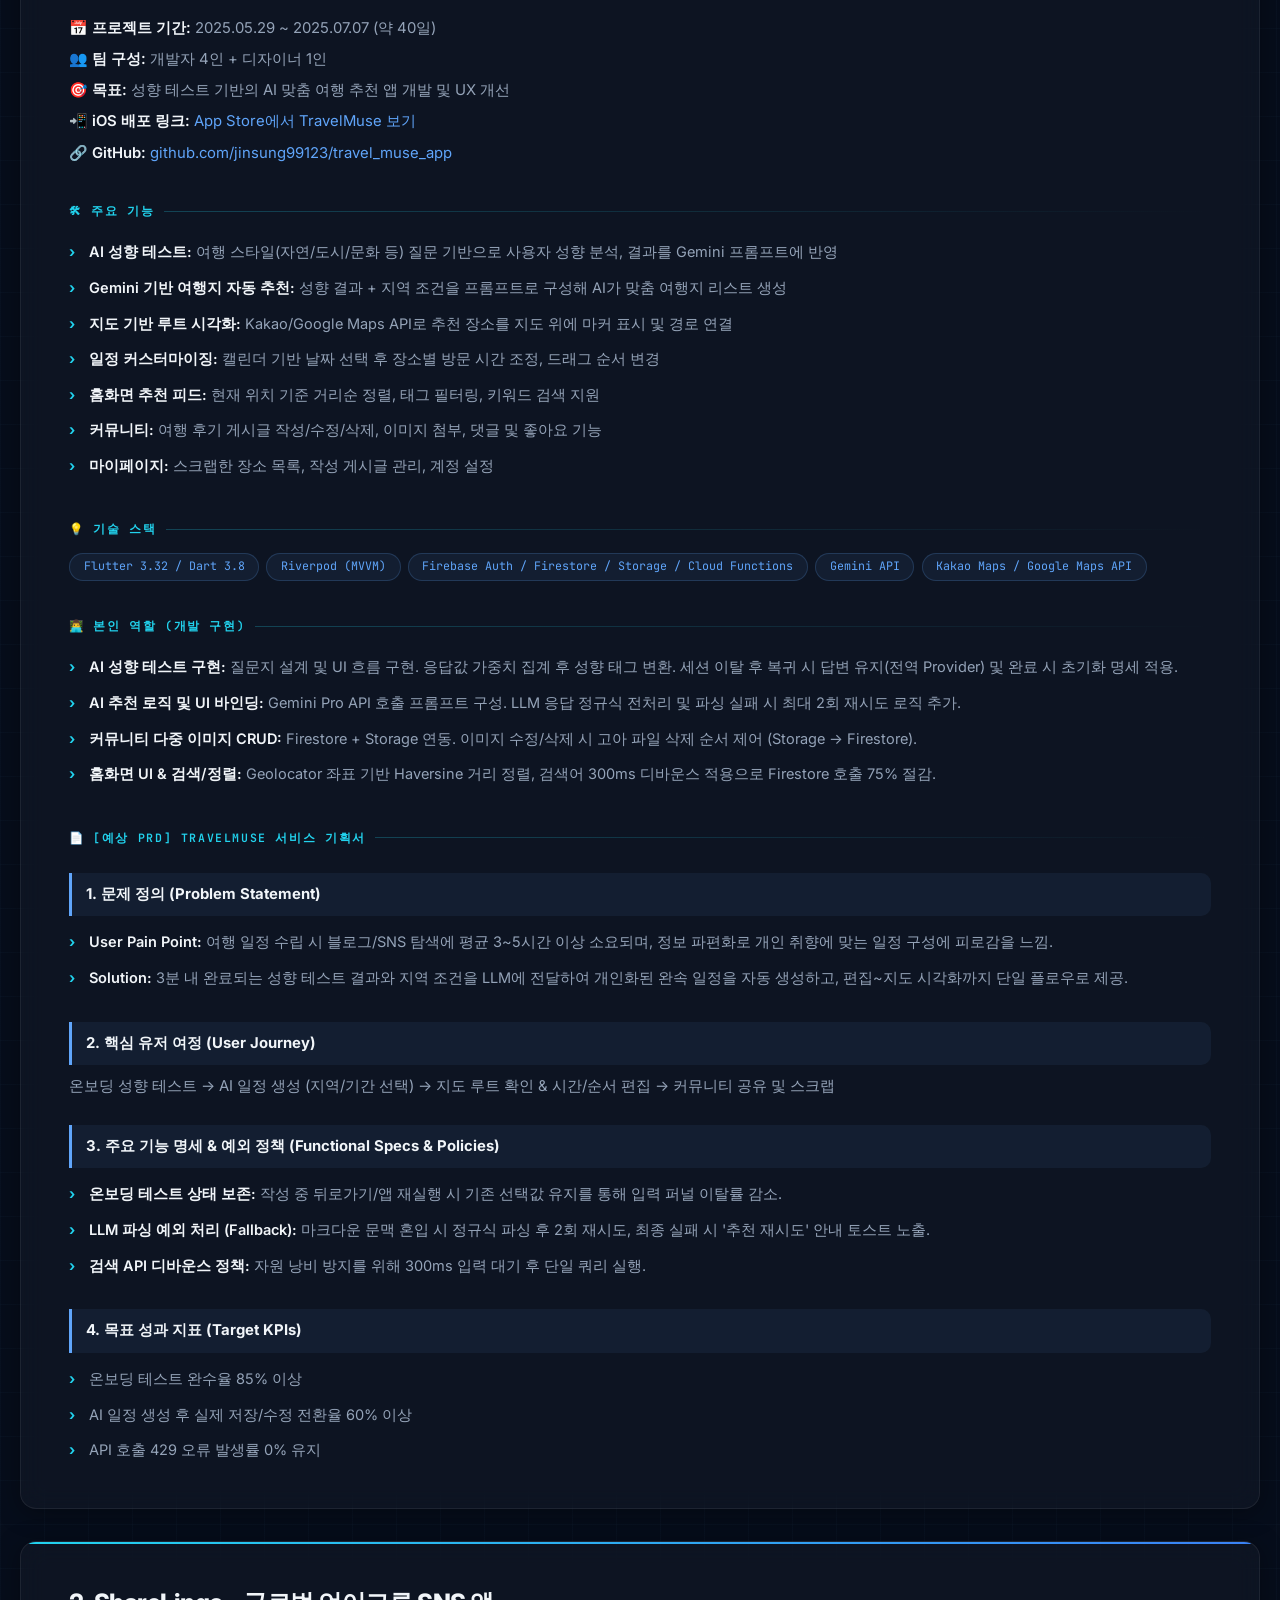
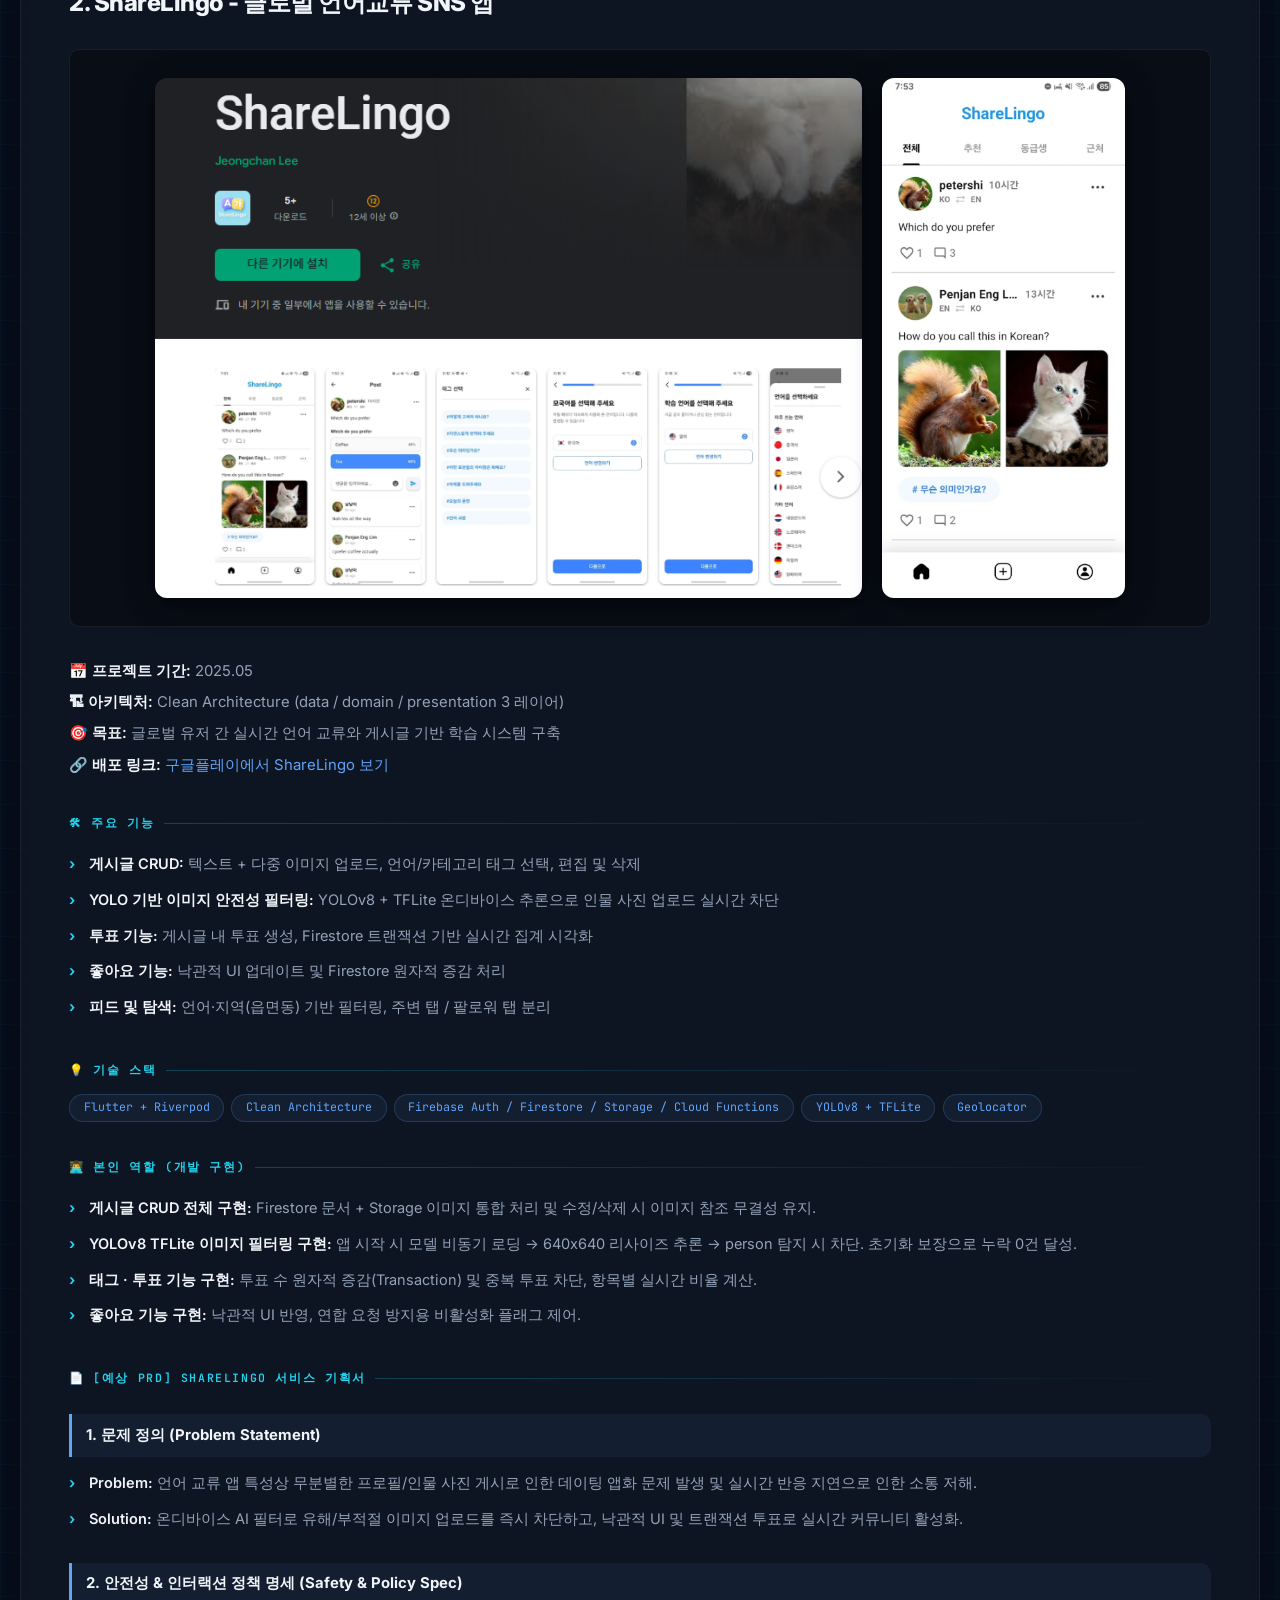
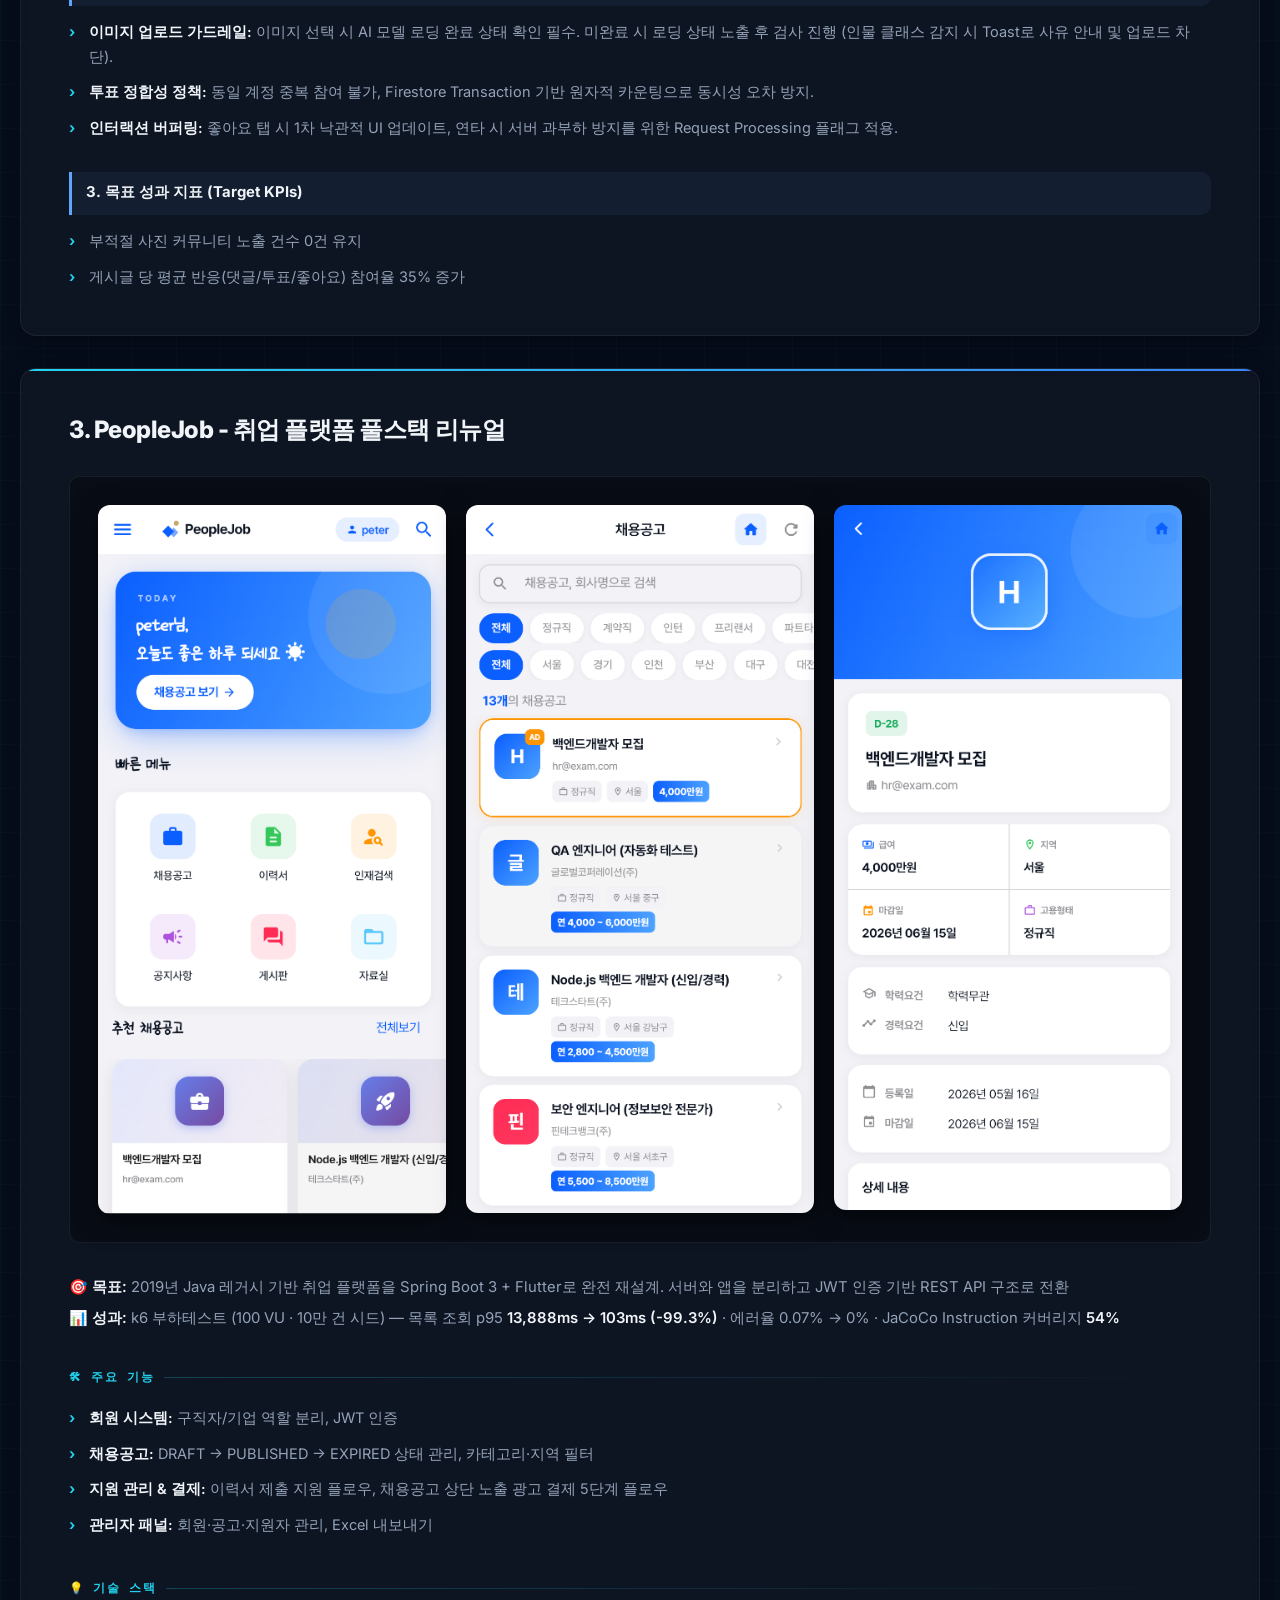
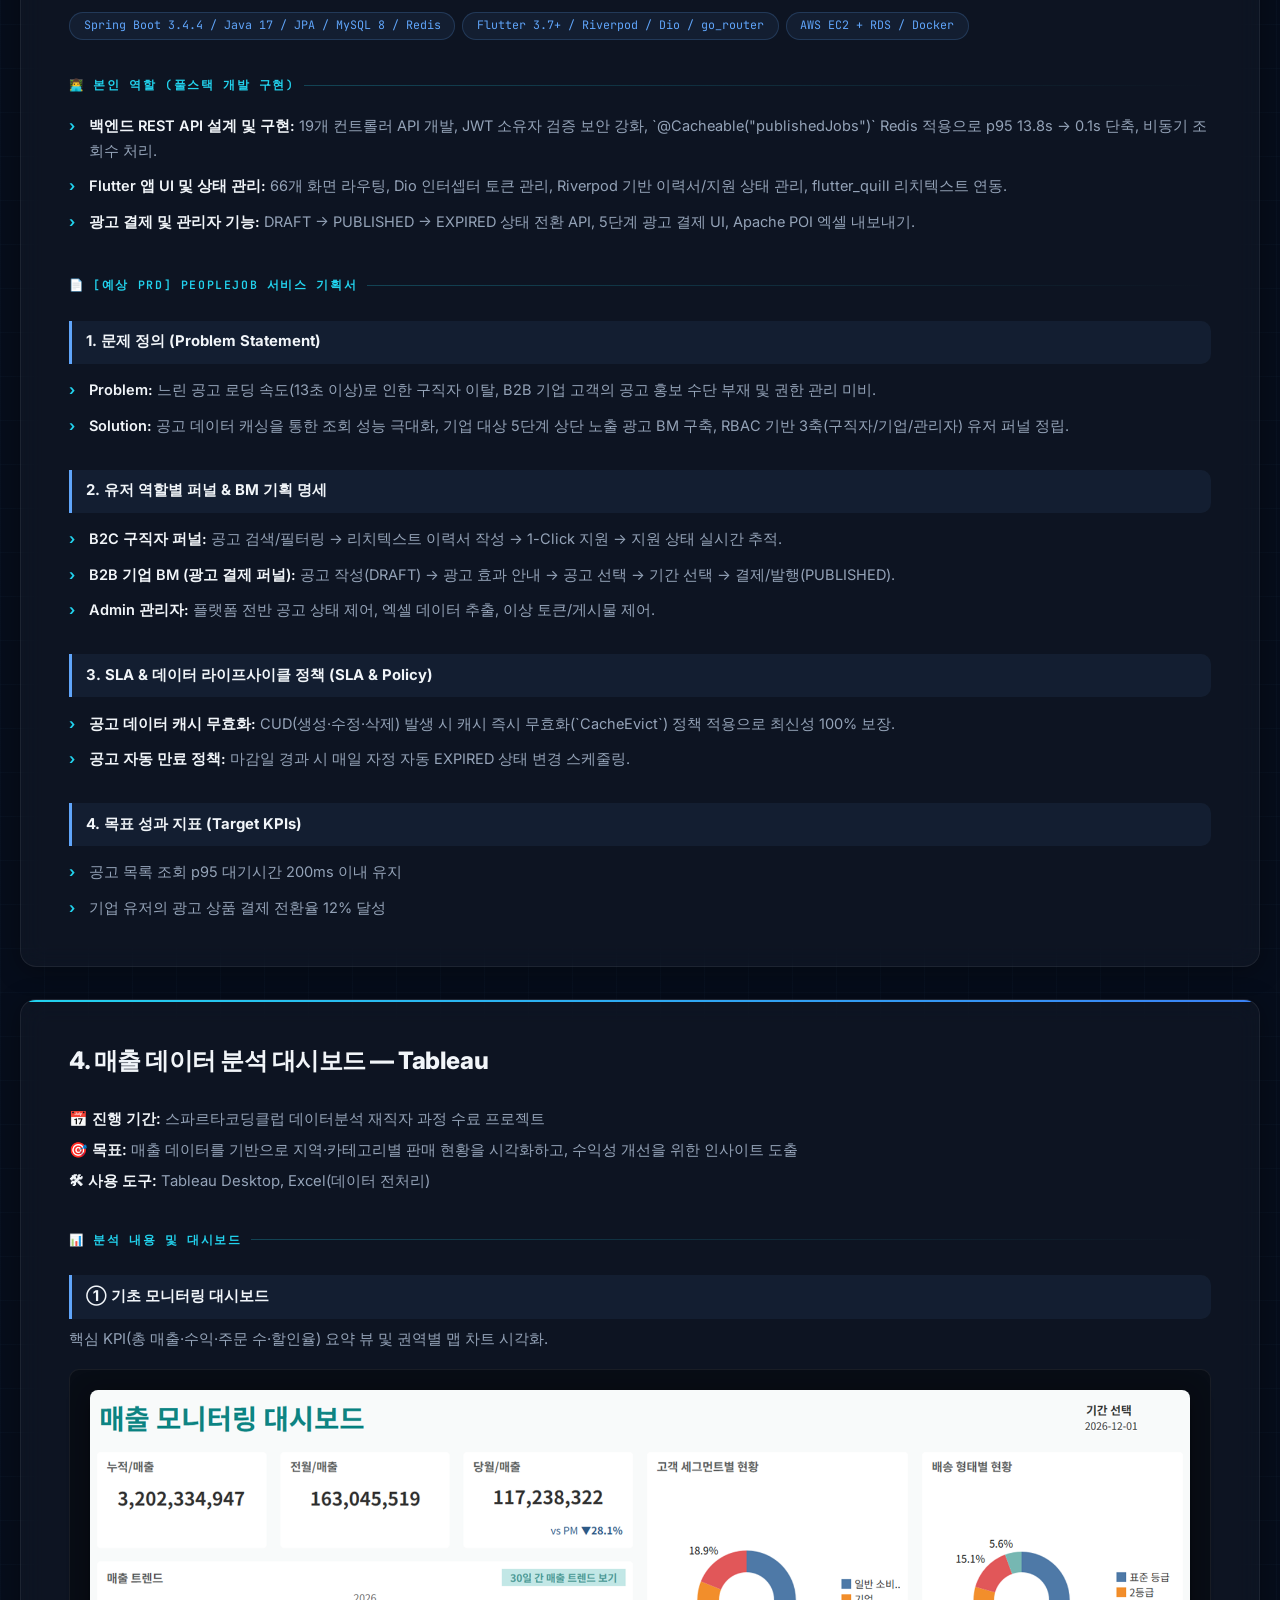
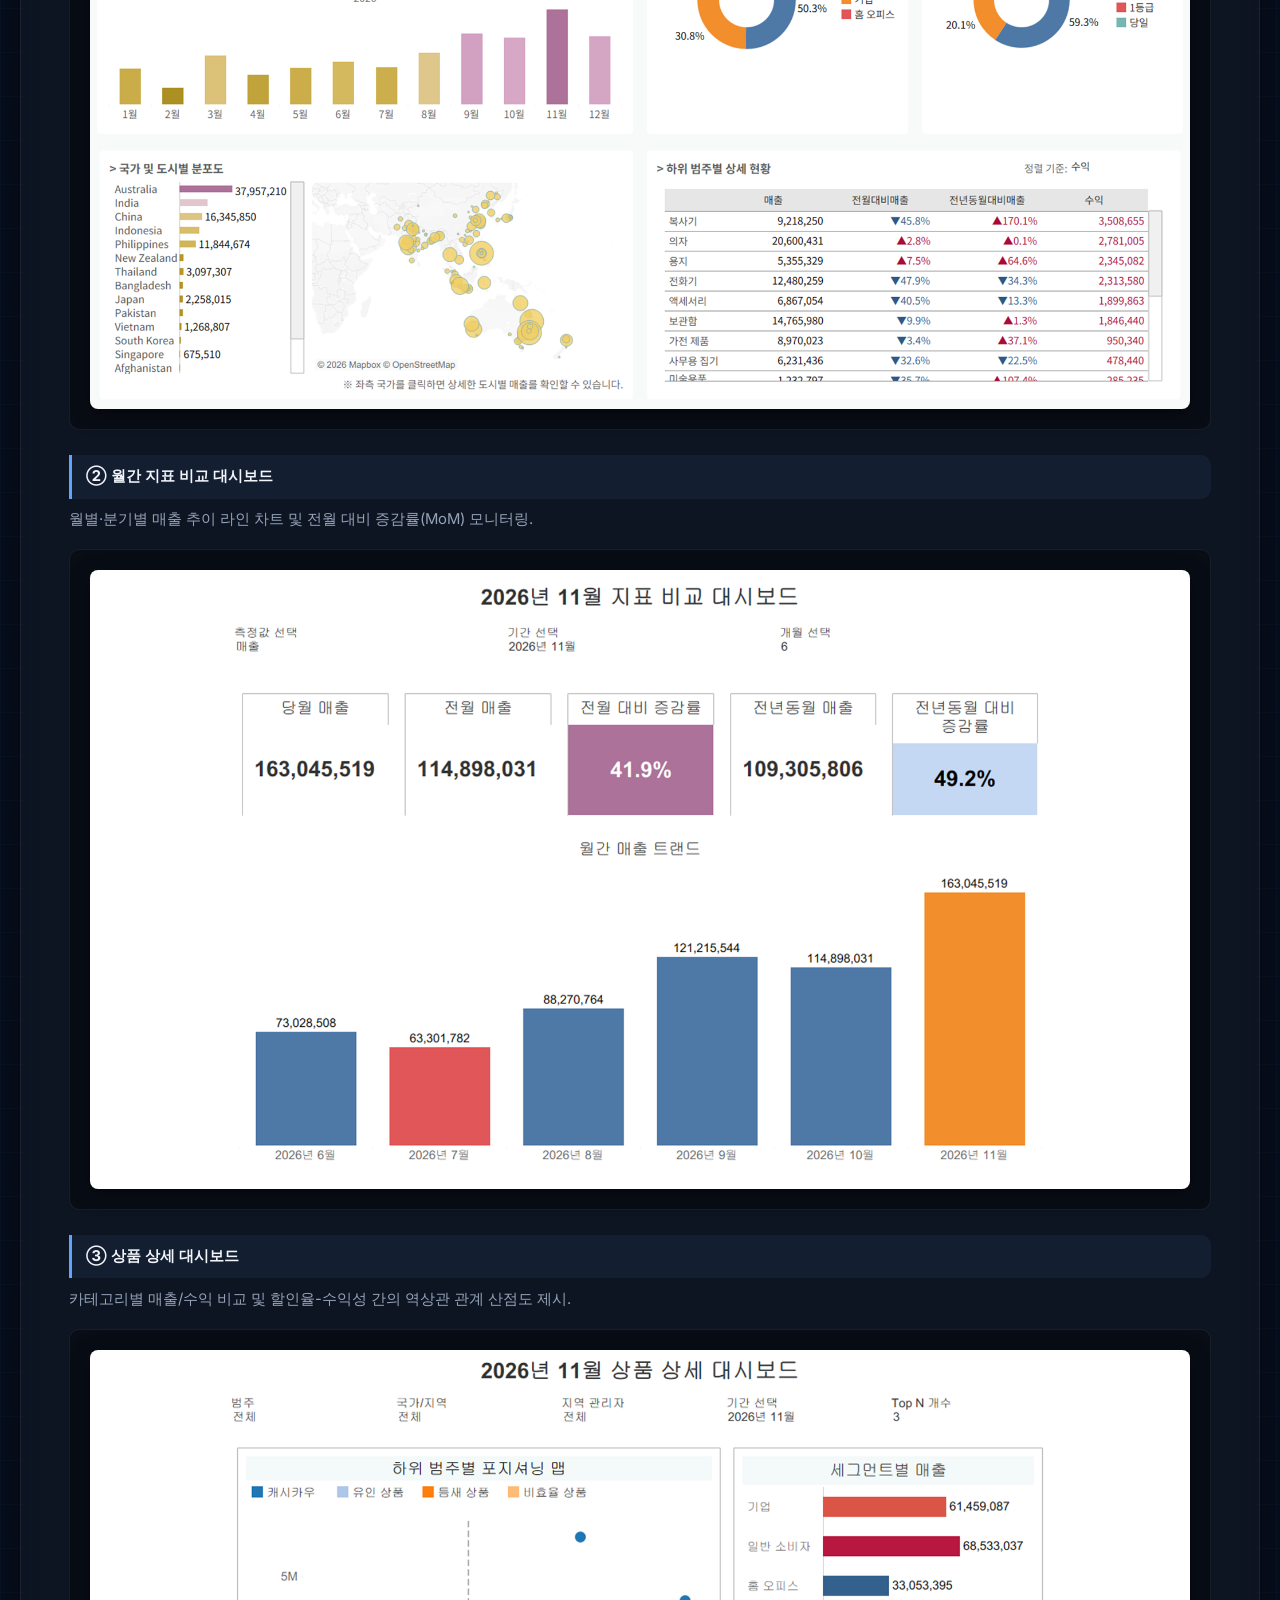
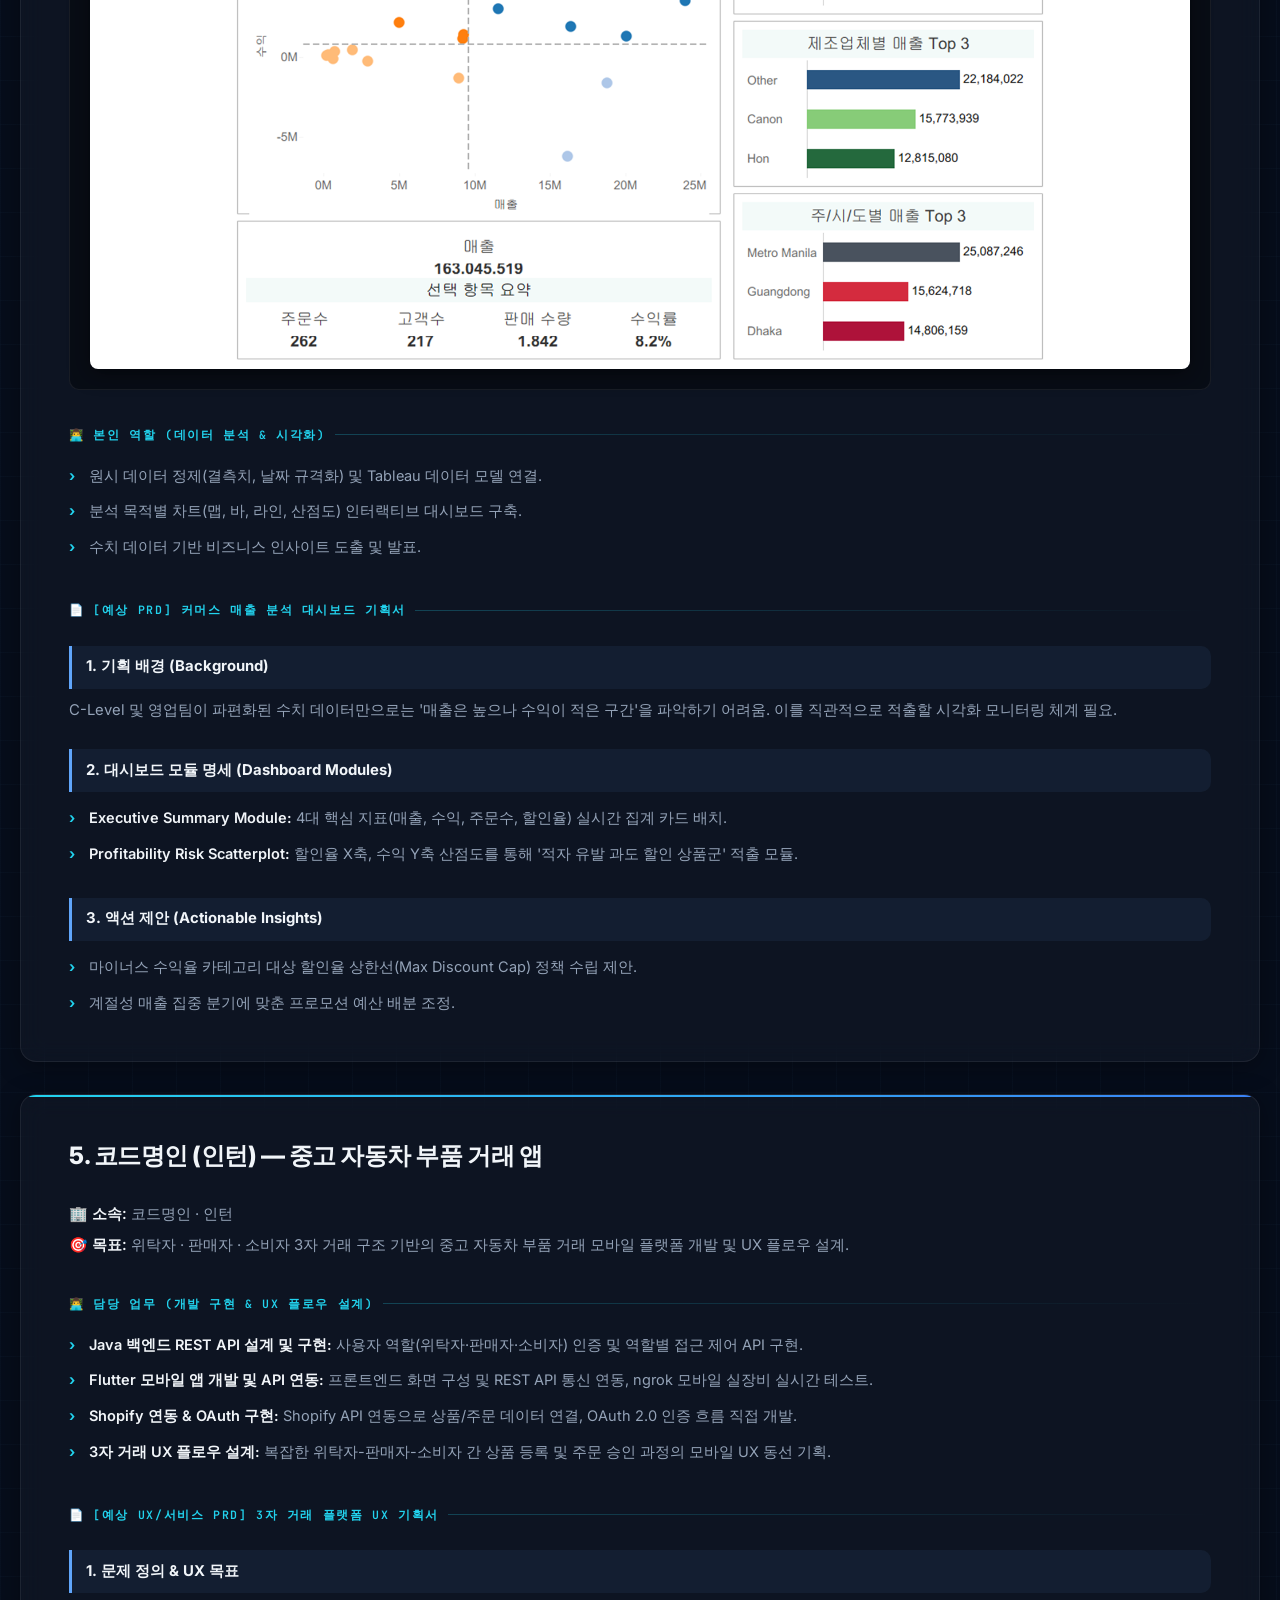
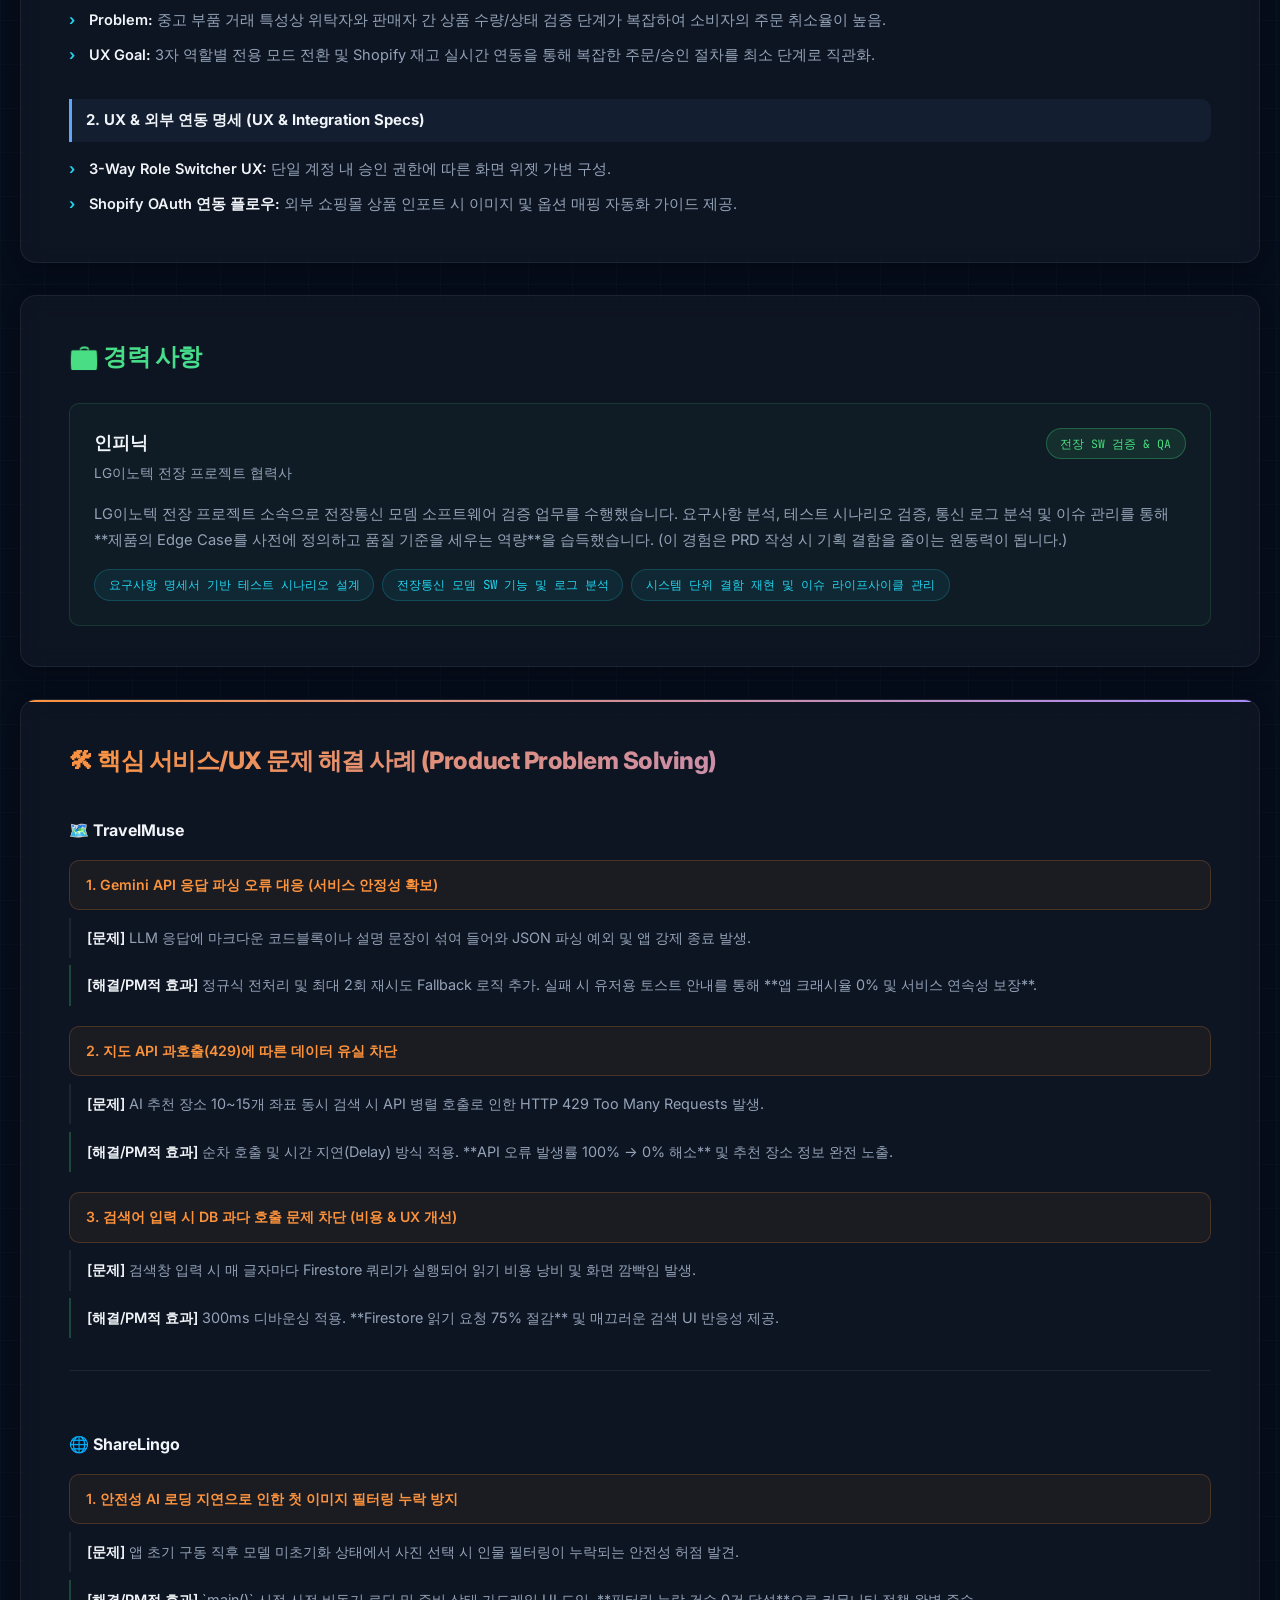
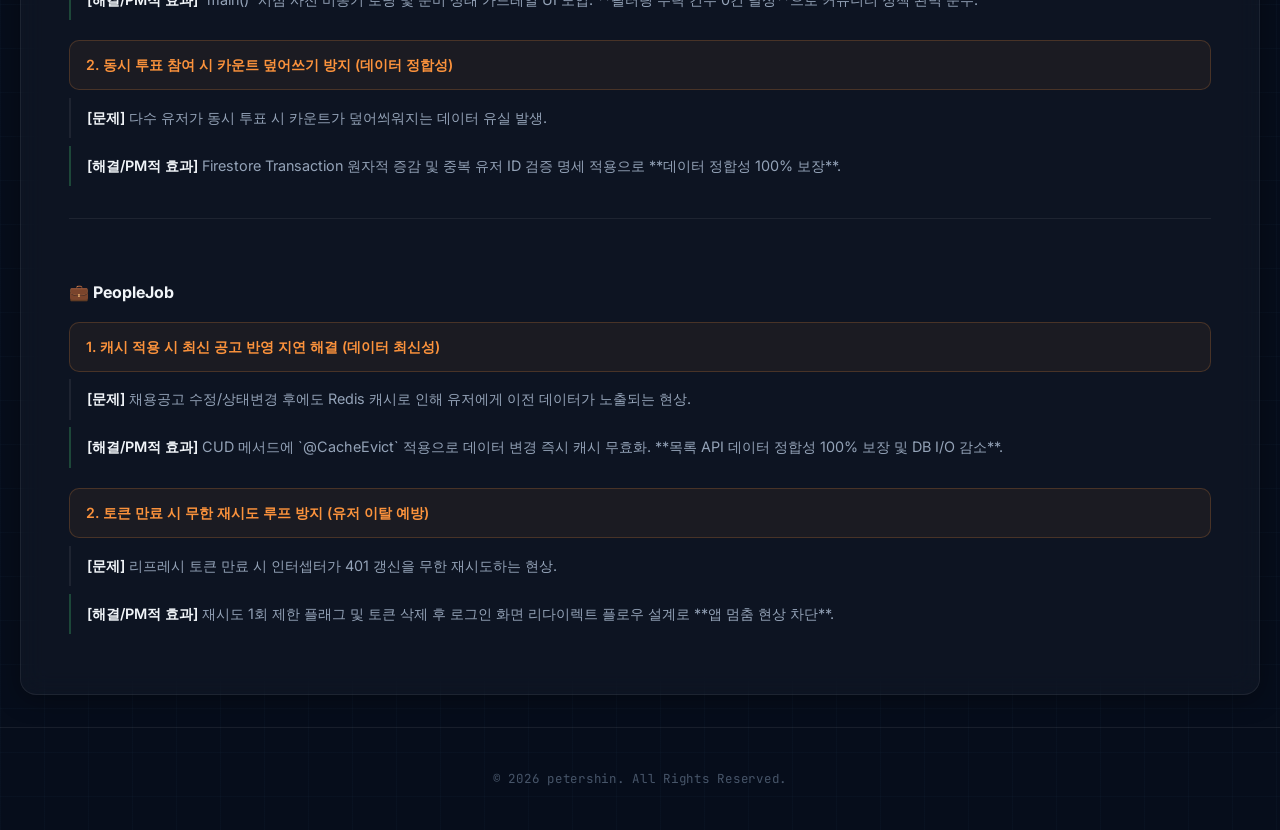
==== commit 2ac30306: "Update print statement from 'Hello' to 'Goodbye'" ====
--- a/index2.html
+++ b/index2.html
@@ -3,225 +3,358 @@
 <head>
   <meta charset="UTF-8" />
   <meta name="viewport" content="width=device-width, initial-scale=1.0" />
-  <title>petershin 서비스 & 데이터 PM 포트폴리오</title>
+  <title>petershin 포트폴리오</title>
   <link rel="stylesheet" href="style.css" />
 </head>
 <body>
   <header>
-    <p class="header-tag">// Data-Driven Product Manager &amp; Service Specifier</p>
-    <h1>petershin 제품 기획 &amp; 데이터 PM 포트폴리오</h1>
-    <p>데이터 기반 의사결정 · AI 서비스 PRD 기획 · 서비스 성능 &amp; UX 최적화</p>
+    <p class="header-tag">// Java &amp; Flutter Developer with Product Mindset</p>
+    <h1>petershin 개발 &amp; 서비스 기획 포트폴리오</h1>
+    <p>풀스택 개발 역량 기반 · AI 활용 · 서비스 PRD 및 UX 설계 경험</p>
     <div class="header-stack">
-      <span>PRD 작성</span>
-      <span>유저 데이터 분석</span>
+      <span>Flutter</span>
+      <span>Spring Boot</span>
+      <span>Java 17</span>
+      <span>PRD 작성 &amp; 서비스 기획</span>
+      <span>UX/UI 플로우 설계</span>
+      <span>Firebase</span>
+      <span>Gemini API</span>
+      <span>MySQL / Redis</span>
       <span>Tableau</span>
-      <span>AI/LLM 프롬프트 기획</span>
-      <span>비즈니스 모델(BM) 설계</span>
-      <span>UX/UI 퍼널 최적화</span>
-      <span>SQL &amp; 데이터 구조 정의</span>
-      <span>전장 품질 검증(QA)</span>
-      <span>Cross-functional 리더십</span>
+      <span>SW 품질 검증(QA)</span>
     </div>
   </header>
 
   <section class="about">
     <h2>👋 소개</h2>
     <p>
-      프론트엔드와 백엔드 도메인 이해도를 갖춘 <strong>데이터 기반 서비스 PM / PRD 기획자</strong>입니다.<br>
-      iOS 및 Android 실배포 제품의 A to Z 기획을 주도하였으며, 전장 소프트웨어 검증(QA) 경력을 바탕으로
-      예외 케이스(Edge Case) 없는 정교한 PRD 작성과 데이터 중심의 UX 개선에 강점이 있습니다.
+      Flutter와 Spring Boot를 다루는 <strong>풀스택 개발자이자 서비스 PM을 지향하는 기획자</strong>입니다.<br>
+      iOS App Store · Google Play Store 실배포 경험과 전장 소프트웨어 검증(QA) 경력을 바탕으로,<br>
+      탄탄한 코드 안정성 확보는 물론 <strong>사용자 문제 정의, UX 플로우 설계, 정교한 PRD 작성</strong>까지 아우르는 제품 개발을 주도합니다.
     </p>
     <ul class="about-highlights">
-      <li>📱 <strong>실배포 서비스 기획 및 PM</strong> — TravelMuse (App Store) · ShareLingo (Play Store) 제품 기획 및 런칭</li>
-      <li>⚙️ <strong>엔드투엔드 서비스 구조 설계</strong> — PeopleJob (B2B/B2C/Admin 3축 유저 여정 및 REST API 규격 기획)</li>
-      <li>📊 <strong>성능 &amp; 데이터 지표 개선</strong> — 핵심 API 응답속도 99.3% 단축(13.8s → 0.1s) 요구사항 명세를 통한 이탈률 방지</li>
-      <li>🤖 <strong>AI/LLM 응용 제품 기획</strong> — Gemini API 기반 맞춤 가이딩 &amp; 온디바이스 AI 안전 필터링 정책 수립</li>
-      <li>📈 <strong>비즈니스 데이터 시각화</strong> — Tableau 기반 매출·수익성 분석 대시보드 구축 및 인사이트 도출</li>
-    </ul>
-  </section>
-
+      <li>📱 <strong>iOS / Android 실배포</strong> — TravelMuse (App Store) · ShareLingo (Play Store) 앱 개발 및 서비스 구조 설계</li>
+      <li>⚙️ <strong>풀스택 단독 개발</strong> — PeopleJob (Spring Boot 3 + Flutter, 19개 REST API 및 유저 퍼널 설계)</li>
+      <li>🚀 <strong>성능 &amp; UX 최적화</strong> — k6 부하테스트 p95 13,888ms → 103ms (-99.3%) 단축으로 유저 이탈 방지</li>
+      <li>🤖 <strong>AI 연동 서비스 기획/구현</strong> — Gemini API 여행 추천 프롬프트 정책 · YOLOv8 온디바이스 안전성 필터 기획</li>
+      <li>📊 <strong>데이터 시각화 &amp; QA</strong> — Tableau 기반 매출 대시보드 구축 · LG이노텍 전장 SW 검증을 통한 Edge Case 예방 역량</li>
+    </ul>
+  </section>
+
+  <!-- ==================== PROJECT 1 ==================== -->
   <section class="project">
-    <h2>1. TravelMuse — AI 기반 맞춤형 여행 일정 추천 서비스</h2>
+    <h2>1. TravelMuse - AI 기반 여행 일정 추천 앱</h2>
     <div class="screenshots">
       <img src="img/travelmuse_1.png" alt="TravelMuse 스크린샷 1" />
       <img src="img/travelmuse_2.png" alt="TravelMuse 스크린샷 2" />
     </div>
     <p><strong>📅 프로젝트 기간:</strong> 2025.05.29 ~ 2025.07.07 (약 40일)</p>
-    <p><strong>👥 팀 구성:</strong> PM/기획 1인(본인 겸임) + 개발자 3인 + 디자이너 1인</p>
-    <p><strong>🎯 기획 배경 및 목표:</strong> 사용자별 여행 일정 수립 시 소요되는 과도한 탐색 비용 해소. 성향 데이터 알고리즘과 LLM을 결합해 최적의 맞춤 일정 제공 및 탐색~편집 UX 일원화.</p>
+    <p><strong>👥 팀 구성:</strong> 개발자 4인 + 디자이너 1인</p>
+    <p><strong>🎯 목표:</strong> 성향 테스트 기반의 AI 맞춤 여행 추천 앱 개발 및 UX 개선</p>
     <p><strong>📲 iOS 배포 링크:</strong>
       <a href="https://apps.apple.com/kr/app/travelmuse/id6747365666" target="_blank">App Store에서 TravelMuse 보기</a>
     </p>
-    <p><strong>🔗 프로젝트 저장소:</strong>
-      <a href="https://github.com/jinsung99123/travel_muse_app" target="_blank">GitHub Repository</a>
+    <p><strong>🔗 GitHub:</strong>
+      <a href="https://github.com/jinsung99123/travel_muse_app" target="_blank">github.com/jinsung99123/travel_muse_app</a>
     </p>
 
-    <h3>🛠 핵심 제품 기능 (PRD 범위)</h3>
-    <ul>
-      <li><strong>유저 성향 데이터 파이프라인:</strong> 5가지 스타일 질문 응답 데이터를 가중치 분석 알고리즘으로 처리, 사용자 태그(자연/문화 등)로 구조화</li>
-      <li><strong>LLM 기반 자동 추천 엔진 기획:</strong> 성향 태그 + 선택 지역 조건을 프롬프트 템플릿으로 합성하여 개인화된 맞춤 일정 생성</li>
-      <li><strong>지도 기반 루트 시각화 UX:</strong> 추천된 장소의 공간 데이터를 지도 위 마커 및 동선으로 시각화하여 동선 효율성 검증 지원</li>
-      <li><strong>인터렉티브 일정 커스터마이징:</strong> 캘린더 연동, 방문 시간 배분, 드래그 앤 드롭 방식을 적용한 일정 편집 플로우 설계</li>
-      <li><strong>위치 기반 로컬 피드:</strong> 유저 위치 데이터 기반 거리순 정렬, 태그 필터링, 실시간 검색 기능 구축</li>
-      <li><strong>커뮤니티 &amp; 마이페이지:</strong> 정성적 후기 공유(게시글/이미지/댓글) 및 스크랩 데이터 기반 개인화보관함 기획</li>
-    </ul>
-
-    <h3>👨‍💻 PM 및 데이터 기획 역할</h3>
-    <ul>
-      <li>
-        <strong>유저 성향 분석 알고리즘 및 온보딩 UX 기획</strong><br>
-        성향 분류 질문지 및 가중치 집계 로직 설계. 답변 이탈 시 기존 입력값이 보존되는 세션 유지 정책을 수립하여 중도 이탈률 최소화.
-      </li>
-      <li>
-        <strong>AI 프롬프트 엔지니어링 &amp; Fallback 정책 수립</strong><br>
-        Gemini Pro 연동 시 LLM 응답의 비정형 텍스트 출력을 방지하기 위한 JSON Schema 명세 작성. AI 파싱 실패 시 재시도 및 유저 안내 토스트 띄움 처리로 서비스 연속성 보장.
-      </li>
-      <li>
-        <strong>외부 API 비용 및 성능 최적화 정책 기획</strong><br>
-        장소 검색 API 동시 호출로 인한 서드파티 제한 오류를 방지하기 위해 순차 제어 로직 명세. 검색어 입력 시 300ms 디바운스 정책을 적용하여 불필요한 API 호출 건수를 약 75% 절감.
-      </li>
-      <li>
-        <strong>위치 데이터 기반 정렬 및 예외 처리 UX 명세</strong><br>
-        Geolocator 기반 위치 권한 거부 유저를 위한 Fallback 정렬(기본 인기순) 가이드라인을 정의해 앱 튕김 현상을 0건으로 제어.
-      </li>
-    </ul>
-  </section>
-
+    <h3>🛠 주요 기능</h3>
+    <ul>
+      <li><strong>AI 성향 테스트:</strong> 여행 스타일(자연/도시/문화 등) 질문 기반으로 사용자 성향 분석, 결과를 Gemini 프롬프트에 반영</li>
+      <li><strong>Gemini 기반 여행지 자동 추천:</strong> 성향 결과 + 지역 조건을 프롬프트로 구성해 AI가 맞춤 여행지 리스트 생성</li>
+      <li><strong>지도 기반 루트 시각화:</strong> Kakao/Google Maps API로 추천 장소를 지도 위에 마커 표시 및 경로 연결</li>
+      <li><strong>일정 커스터마이징:</strong> 캘린더 기반 날짜 선택 후 장소별 방문 시간 조정, 드래그 순서 변경</li>
+      <li><strong>홈화면 추천 피드:</strong> 현재 위치 기준 거리순 정렬, 태그 필터링, 키워드 검색 지원</li>
+      <li><strong>커뮤니티:</strong> 여행 후기 게시글 작성/수정/삭제, 이미지 첨부, 댓글 및 좋아요 기능</li>
+      <li><strong>마이페이지:</strong> 스크랩한 장소 목록, 작성 게시글 관리, 계정 설정</li>
+    </ul>
+
+    <h3>💡 기술 스택</h3>
+    <ul class="tech-list">
+      <li>Flutter 3.32 / Dart 3.8</li>
+      <li>Riverpod (MVVM)</li>
+      <li>Firebase Auth / Firestore / Storage / Cloud Functions</li>
+      <li>Gemini API</li>
+      <li>Kakao Maps / Google Maps API</li>
+    </ul>
+
+    <h3>👨‍💻 본인 역할 (개발 구현)</h3>
+    <ul>
+      <li>
+        <strong>AI 성향 테스트 구현:</strong> 질문지 설계 및 UI 흐름 구현. 응답값 가중치 집계 후 성향 태그 변환. 세션 이탈 후 복귀 시 답변 유지(전역 Provider) 및 완료 시 초기화 명세 적용.
+      </li>
+      <li>
+        <strong>AI 추천 로직 및 UI 바인딩:</strong> Gemini Pro API 호출 프롬프트 구성. LLM 응답 정규식 전처리 및 파싱 실패 시 최대 2회 재시도 로직 추가.
+      </li>
+      <li>
+        <strong>커뮤니티 다중 이미지 CRUD:</strong> Firestore + Storage 연동. 이미지 수정/삭제 시 고아 파일 삭제 순서 제어 (Storage → Firestore).
+      </li>
+      <li>
+        <strong>홈화면 UI &amp; 검색/정렬:</strong> Geolocator 좌표 기반 Haversine 거리 정렬, 검색어 300ms 디바운스 적용으로 Firestore 호출 75% 절감.
+      </li>
+    </ul>
+
+    <!-- 신규 추가: 서비스 PRD 기획서 명세 -->
+    <div class="prd-block">
+      <h3>📄 [예상 PRD] TravelMuse 서비스 기획서</h3>
+      
+      <h4>1. 문제 정의 (Problem Statement)</h4>
+      <ul>
+        <li><strong>User Pain Point:</strong> 여행 일정 수립 시 블로그/SNS 탐색에 평균 3~5시간 이상 소요되며, 정보 파편화로 개인 취향에 맞는 일정 구성에 피로감을 느낌.</li>
+        <li><strong>Solution:</strong> 3분 내 완료되는 성향 테스트 결과와 지역 조건을 LLM에 전달하여 개인화된 완속 일정을 자동 생성하고, 편집~지도 시각화까지 단일 플로우로 제공.</li>
+      </ul>
+
+      <h4>2. 핵심 유저 여정 (User Journey)</h4>
+      <p>온보딩 성향 테스트 → AI 일정 생성 (지역/기간 선택) → 지도 루트 확인 &amp; 시간/순서 편집 → 커뮤니티 공유 및 스크랩</p>
+
+      <h4>3. 주요 기능 명세 &amp; 예외 정책 (Functional Specs &amp; Policies)</h4>
+      <ul>
+        <li><strong>온보딩 테스트 상태 보존:</strong> 작성 중 뒤로가기/앱 재실행 시 기존 선택값 유지를 통해 입력 퍼널 이탈률 감소.</li>
+        <li><strong>LLM 파싱 예외 처리 (Fallback):</strong> 마크다운 문맥 혼입 시 정규식 파싱 후 2회 재시도, 최종 실패 시 '추천 재시도' 안내 토스트 노출.</li>
+        <li><strong>검색 API 디바운스 정책:</strong> 자원 낭비 방지를 위해 300ms 입력 대기 후 단일 쿼리 실행.</li>
+      </ul>
+
+      <h4>4. 목표 성과 지표 (Target KPIs)</h4>
+      <ul>
+        <li>온보딩 테스트 완수율 85% 이상</li>
+        <li>AI 일정 생성 후 실제 저장/수정 전환율 60% 이상</li>
+        <li>API 호출 429 오류 발생률 0% 유지</li>
+      </ul>
+    </div>
+  </section>
+
+  <!-- ==================== PROJECT 2 ==================== -->
   <section class="project">
-    <h2>2. ShareLingo — 글로벌 언어교류 SNS 서비스</h2>
+    <h2>2. ShareLingo - 글로벌 언어교류 SNS 앱</h2>
     <div class="screenshots">
       <img src="img/sharelingo_1.png" alt="ShareLingo 스크린샷 1" />
       <img src="img/sharelingo_2.png" alt="ShareLingo 스크린샷 2" />
     </div>
     <p><strong>📅 프로젝트 기간:</strong> 2025.05</p>
-    <p><strong>🏗 제품 아키텍처 기획:</strong> 데이터·도메인·프레젠테이션 레이어를 분리한 Clean Architecture 기반 PRD 명세</p>
-    <p><strong>🎯 기획 배경 및 목표:</strong> 글로벌 유저 간 실시간 언어 교류 활성화 및 안전한 커뮤니티 환경 조성을 위한 실시간 콘텐츠 가드레일 구축.</p>
+    <p><strong>🏗 아키텍처:</strong> Clean Architecture (data / domain / presentation 3 레이어)</p>
+    <p><strong>🎯 목표:</strong> 글로벌 유저 간 실시간 언어 교류와 게시글 기반 학습 시스템 구축</p>
     <p><strong>🔗 배포 링크:</strong>
-      <a href="https://play.google.com/store/apps/details?id=com.zerotoone.sharelingo&amp;pcampaignid=web_share" target="_blank">Google Play에서 ShareLingo 보기</a>
+      <a href="https://play.google.com/store/apps/details?id=com.zerotoone.sharelingo&amp;pcampaignid=web_share" target="_blank">구글플레이에서 ShareLingo 보기</a>
     </p>
 
-    <h3>🛠 핵심 제품 기능 (PRD 범위)</h3>
-    <ul>
-      <li><strong>콘텐츠 안전성 가드레일 (Safety Policy):</strong> 온디바이스 AI 기반 인물 이미지 실시간 필터링으로 부적절 사진 업로드 원천 차단</li>
-      <li><strong>실시간 투표 &amp; 학습 활성화 UX:</strong> 게시글 내 질문/투표 인터랙션 제공, 동시성 제어를 포함한 실시간 집계 시각화</li>
-      <li><strong>낙관적 UI 기반 반응성 극대화:</strong> 좋아요/반응 버튼 탭 시 즉시 UI 반영 후 서버 동기화로 체감 대기시간 0ms 구현</li>
-      <li><strong>위치 기반 커뮤니티 피드:</strong> 행정구역(읍면동) 기반 로컬 피드 필터링 및 팔로워 피드 이원화 기획</li>
-      <li><strong>글로벌 교류 환경 구축:</strong> 다국어 언어/카테고리 태깅, 무한 스크롤 기반 피드 탐색, 부적절 유저 신고 체계 기획</li>
-    </ul>
-
-    <h3>👨‍💻 PM 및 데이터 기획 역할</h3>
-    <ul>
-      <li>
-        <strong>온디바이스 AI 기반 콘텐츠 안전 정책 수립</strong><br>
-        앱 초기화 단계에서 필터링 모델을 사전 로드하는 가이드라인 설계. 모델 로딩 전 이미지 제출을 차단하는 인터랙티브 UI를 도입하여 초기 필터링 누락율 0% 달성.
-      </li>
-      <li>
-        <strong>데이터 정합성을 고려한 인터랙션 정책 기획</strong><br>
-        다수 유저의 동시에 발생하는 투표/좋아요 데이터 오차를 방지하기 위해 원자적 카운팅(Transaction) 요구사항 명세. 중복 투표 차단 알고리즘 설계.
-      </li>
-      <li>
-        <strong>미디어 데이터 라이프사이클 관리 명세</strong><br>
-        게시글 수정/삭제 시 기존 이미지와 변경 이미지를 비교 검증하여 사용되지 않는 고아 파일(Orphan Files)을 자동 삭제하도록 스토리지 관리 정책 수립.
-      </li>
-    </ul>
-  </section>
-
+    <h3>🛠 주요 기능</h3>
+    <ul>
+      <li><strong>게시글 CRUD:</strong> 텍스트 + 다중 이미지 업로드, 언어/카테고리 태그 선택, 편집 및 삭제</li>
+      <li><strong>YOLO 기반 이미지 안전성 필터링:</strong> YOLOv8 + TFLite 온디바이스 추론으로 인물 사진 업로드 실시간 차단</li>
+      <li><strong>투표 기능:</strong> 게시글 내 투표 생성, Firestore 트랜잭션 기반 실시간 집계 시각화</li>
+      <li><strong>좋아요 기능:</strong> 낙관적 UI 업데이트 및 Firestore 원자적 증감 처리</li>
+      <li><strong>피드 및 탐색:</strong> 언어·지역(읍면동) 기반 필터링, 주변 탭 / 팔로워 탭 분리</li>
+    </ul>
+
+    <h3>💡 기술 스택</h3>
+    <ul class="tech-list">
+      <li>Flutter + Riverpod</li>
+      <li>Clean Architecture</li>
+      <li>Firebase Auth / Firestore / Storage / Cloud Functions</li>
+      <li>YOLOv8 + TFLite</li>
+      <li>Geolocator</li>
+    </ul>
+
+    <h3>👨‍💻 본인 역할 (개발 구현)</h3>
+    <ul>
+      <li><strong>게시글 CRUD 전체 구현:</strong> Firestore 문서 + Storage 이미지 통합 처리 및 수정/삭제 시 이미지 참조 무결성 유지.</li>
+      <li><strong>YOLOv8 TFLite 이미지 필터링 구현:</strong> 앱 시작 시 모델 비동기 로딩 → 640x640 리사이즈 추론 → person 탐지 시 차단. 초기화 보장으로 누락 0건 달성.</li>
+      <li><strong>태그 · 투표 기능 구현:</strong> 투표 수 원자적 증감(Transaction) 및 중복 투표 차단, 항목별 실시간 비율 계산.</li>
+      <li><strong>좋아요 기능 구현:</strong> 낙관적 UI 반영, 연합 요청 방지용 비활성화 플래그 제어.</li>
+    </ul>
+
+    <!-- 신규 추가: 서비스 PRD 기획서 명세 -->
+    <div class="prd-block">
+      <h3>📄 [예상 PRD] ShareLingo 서비스 기획서</h3>
+      
+      <h4>1. 문제 정의 (Problem Statement)</h4>
+      <ul>
+        <li><strong>Problem:</strong> 언어 교류 앱 특성상 무분별한 프로필/인물 사진 게시로 인한 데이팅 앱화 문제 발생 및 실시간 반응 지연으로 인한 소통 저해.</li>
+        <li><strong>Solution:</strong> 온디바이스 AI 필터로 유해/부적절 이미지 업로드를 즉시 차단하고, 낙관적 UI 및 트랜잭션 투표로 실시간 커뮤니티 활성화.</li>
+      </ul>
+
+      <h4>2. 안전성 &amp; 인터랙션 정책 명세 (Safety &amp; Policy Spec)</h4>
+      <ul>
+        <li><strong>이미지 업로드 가드레일:</strong> 이미지 선택 시 AI 모델 로딩 완료 상태 확인 필수. 미완료 시 로딩 상태 노출 후 검사 진행 (인물 클래스 감지 시 Toast로 사유 안내 및 업로드 차단).</li>
+        <li><strong>투표 정합성 정책:</strong> 동일 계정 중복 참여 불가, Firestore Transaction 기반 원자적 카운팅으로 동시성 오차 방지.</li>
+        <li><strong>인터랙션 버퍼링:</strong> 좋아요 탭 시 1차 낙관적 UI 업데이트, 연타 시 서버 과부하 방지를 위한 Request Processing 플래그 적용.</li>
+      </ul>
+
+      <h4>3. 목표 성과 지표 (Target KPIs)</h4>
+      <ul>
+        <li>부적절 사진 커뮤니티 노출 건수 0건 유지</li>
+        <li>게시글 당 평균 반응(댓글/투표/좋아요) 참여율 35% 증가</li>
+      </ul>
+    </div>
+  </section>
+
+  <!-- ==================== PROJECT 3 ==================== -->
   <section class="project">
-    <h2>3. PeopleJob — 채용 플랫폼 리뉴얼 및 데이터/성능 재설계</h2>
+    <h2>3. PeopleJob - 취업 플랫폼 풀스택 리뉴얼</h2>
     <div class="screenshots web-app">
       <img src="img/home.png" alt="PeopleJob 홈화면" />
       <img src="img/joblist.png" alt="PeopleJob 채용공고 목록" />
       <img src="img/jobdetail.png" alt="PeopleJob 채용공고 상세" />
     </div>
-    <p><strong>🎯 기획 목표:</strong> 2019년 레거시 채용 플랫폼의 느린 데이터 처리 속도와 파편화된 유저 여정을 재설계. B2B(기업)/B2C(구직자)/Admin 3개 축의 역할 기반 서비스 및 REST API 전체 구조 재정립.</p>
-    <p><strong>📊 비즈니스 &amp; 성능 성과:</strong> k6 부하테스트 시뮬레이션(100 VU · 10만 건 시드) — 데이터 조회 속도 <strong>13.8s → 0.1s (-99.3%)</strong> 단축 요구사항 명세, 에러율 0% 달성, 전 도메인 유즈케이스 명세 작성</p>
-    <p><strong>🔗 프로젝트 저장소:</strong>
-      <a href="https://github.com/ghghtls/peoplejob-backend" target="_blank">Backend PRD</a> &nbsp;|&nbsp;
-      <a href="https://github.com/ghghtls/peoplejob_frontend" target="_blank">Frontend PRD</a>
-    </p>
-
-    <h3>🛠 핵심 제품 기능 (3축 역할 기반 기획)</h3>
-    <ul>
-      <li><strong>구직자(B2C):</strong> 회원가입/인증, 이력서 작성(리치텍스트 편집기), 채용공고 탐색/필터링, 1-Click 지원 및 지원 현황 관리</li>
-      <li><strong>기업(B2B):</strong> 공고 생애주기 관리(DRAFT → PUBLISHED → EXPIRED), 지원자 관리 퍼널, 5단계 공고 상단 노출 광고 결제 플로우</li>
-      <li><strong>관리자(Admin):</strong> 회원 및 공고 일괄 관리, 데이터 추출(Excel 내보내기), 플랫폼 통계 대시보드, 알림/팝업 운영</li>
-    </ul>
-
-    <h3>👨‍💻 PM 및 데이터 기획 역할</h3>
-    <ul>
-      <li>
-        <strong>도메인 통합 REST API 및 데이터 권한 모델(RBAC) 기획</strong><br>
-        19개 컨트롤러 영역의 데이터 흐름 설계. 구직자/기업/관리자 간 권한 침범 취약점을 분석하고 토큰 기반 검증 요구사항을 명세하여 보안 리스크 차단.
-      </li>
-      <li>
-        <strong>서비스 SLA 및 성능 지표 개선 리딩 (SLA Optimization)</strong><br>
-        대용량 공고 조회 시 발생하는 병목 현상을 해결하기 위해 캐시(TTL 10분) 및 비동기 처리 요구사항을 명세. k6 부하 테스트 시나리오를 직접 설계하여 p95 응답시간을 13.8초에서 0.1초로 99.3% 개선.
-      </li>
-      <li>
-        <strong>수익화 모델(BM) 및 결제 UX 퍼널 기획</strong><br>
-        5단계 공고 상품 결제 전환 퍼널(효과 안내 → 공고 선택 → 상품 선택 → 기간 선택 → 영수증) 화면 및 상태값 변화 흐름 정의.
-      </li>
-      <li>
-        <strong>데이터 정합성 및 자동화 라이프사이클 설계</strong><br>
-        공고 내용 변경 시 기존 캐시 데이터를 즉시 무효화하는 라이프사이클 명세를 기획하여 정보 불일치 가능성을 0%로 통제. 공고 만료 자동화 스케줄러 기획.
-      </li>
-    </ul>
-  </section>
-
+    <p><strong>🎯 목표:</strong> 2019년 Java 레거시 기반 취업 플랫폼을 Spring Boot 3 + Flutter로 완전 재설계. 서버와 앱을 분리하고 JWT 인증 기반 REST API 구조로 전환</p>
+    <p><strong>📊 성과:</strong> k6 부하테스트 (100 VU · 10만 건 시드) — 목록 조회 p95 <strong>13,888ms → 103ms (-99.3%)</strong> · 에러율 0.07% → 0% · JaCoCo Instruction 커버리지 <strong>54%</strong></p>
+
+    <h3>🛠 주요 기능</h3>
+    <ul>
+      <li><strong>회원 시스템:</strong> 구직자/기업 역할 분리, JWT 인증</li>
+      <li><strong>채용공고:</strong> DRAFT → PUBLISHED → EXPIRED 상태 관리, 카테고리·지역 필터</li>
+      <li><strong>지원 관리 &amp; 결제:</strong> 이력서 제출 지원 플로우, 채용공고 상단 노출 광고 결제 5단계 플로우</li>
+      <li><strong>관리자 패널:</strong> 회원·공고·지원자 관리, Excel 내보내기</li>
+    </ul>
+
+    <h3>💡 기술 스택</h3>
+    <ul class="tech-list">
+      <li>Spring Boot 3.4.4 / Java 17 / JPA / MySQL 8 / Redis</li>
+      <li>Flutter 3.7+ / Riverpod / Dio / go_router</li>
+      <li>AWS EC2 + RDS / Docker</li>
+    </ul>
+
+    <h3>👨‍💻 본인 역할 (풀스택 개발 구현)</h3>
+    <ul>
+      <li>
+        <strong>백엔드 REST API 설계 및 구현:</strong> 19개 컨트롤러 API 개발, JWT 소유자 검증 보안 강화, `@Cacheable("publishedJobs")` Redis 적용으로 p95 13.8s → 0.1s 단축, 비동기 조회수 처리.
+      </li>
+      <li>
+        <strong>Flutter 앱 UI 및 상태 관리:</strong> 66개 화면 라우팅, Dio 인터셉터 토큰 관리, Riverpod 기반 이력서/지원 상태 관리, flutter_quill 리치텍스트 연동.
+      </li>
+      <li>
+        <strong>광고 결제 및 관리자 기능:</strong> DRAFT → PUBLISHED → EXPIRED 상태 전환 API, 5단계 광고 결제 UI, Apache POI 엑셀 내보내기.
+      </li>
+    </ul>
+
+    <!-- 신규 추가: 서비스 PRD 기획서 명세 -->
+    <div class="prd-block">
+      <h3>📄 [예상 PRD] PeopleJob 서비스 기획서</h3>
+      
+      <h4>1. 문제 정의 (Problem Statement)</h4>
+      <ul>
+        <li><strong>Problem:</strong> 느린 공고 로딩 속도(13초 이상)로 인한 구직자 이탈, B2B 기업 고객의 공고 홍보 수단 부재 및 권한 관리 미비.</li>
+        <li><strong>Solution:</strong> 공고 데이터 캐싱을 통한 조회 성능 극대화, 기업 대상 5단계 상단 노출 광고 BM 구축, RBAC 기반 3축(구직자/기업/관리자) 유저 퍼널 정립.</li>
+      </ul>
+
+      <h4>2. 유저 역할별 퍼널 &amp; BM 기획 명세</h4>
+      <ul>
+        <li><strong>B2C 구직자 퍼널:</strong> 공고 검색/필터링 → 리치텍스트 이력서 작성 → 1-Click 지원 → 지원 상태 실시간 추적.</li>
+        <li><strong>B2B 기업 BM (광고 결제 퍼널):</strong> 공고 작성(DRAFT) → 광고 효과 안내 → 공고 선택 → 기간 선택 → 결제/발행(PUBLISHED).</li>
+        <li><strong>Admin 관리자:</strong> 플랫폼 전반 공고 상태 제어, 엑셀 데이터 추출, 이상 토큰/게시물 제어.</li>
+      </ul>
+
+      <h4>3. SLA &amp; 데이터 라이프사이클 정책 (SLA &amp; Policy)</h4>
+      <ul>
+        <li><strong>공고 데이터 캐시 무효화:</strong> CUD(생성·수정·삭제) 발생 시 캐시 즉시 무효화(`CacheEvict`) 정책 적용으로 최신성 100% 보장.</li>
+        <li><strong>공고 자동 만료 정책:</strong> 마감일 경과 시 매일 자정 자동 EXPIRED 상태 변경 스케줄링.</li>
+      </ul>
+
+      <h4>4. 목표 성과 지표 (Target KPIs)</h4>
+      <ul>
+        <li>공고 목록 조회 p95 대기시간 200ms 이내 유지</li>
+        <li>기업 유저의 광고 상품 결제 전환율 12% 달성</li>
+      </ul>
+    </div>
+  </section>
+
+  <!-- ==================== PROJECT 4 ==================== -->
   <section class="project">
-    <h2>4. 매출 데이터 분석 대시보드 구축 — Tableau</h2>
-    <p><strong>📅 진행 기간:</strong> 데이터분석 과정 수료 프로젝트</p>
-    <p><strong>🎯 기획 목표:</strong> 커머스 매출 데이터를 기반으로 지역·카테고리별 판매 현황을 데이터 시각화하고, 수익성 저해 요인 적출 및 경영진/영업팀을 위한 데이터 기반 의사결정 대시보드 기획.</p>
-    <p><strong>🛠 사용 도구:</strong> Tableau Desktop, Excel (데이터 가공 및 모델링)</p>
-
-    <h3>📊 데이터 분석 및 대시보드 기획 구조</h3>
-
-    <h4>① C-Level 기초 모니터링 대시보드</h4>
-    <p>핵심 비즈니스 KPI(총 매출·수익·주문 수·평균 할인율)를 한눈에 파악할 수 있는 요약 대시보드 기획. 권역별 매출 집계 지도를 활용하여 고성과 및 저성과 지역 시각적 구분.</p>
+    <h2>4. 매출 데이터 분석 대시보드 — Tableau</h2>
+    <p><strong>📅 진행 기간:</strong> 스파르타코딩클럽 데이터분석 재직자 과정 수료 프로젝트</p>
+    <p><strong>🎯 목표:</strong> 매출 데이터를 기반으로 지역·카테고리별 판매 현황을 시각화하고, 수익성 개선을 위한 인사이트 도출</p>
+    <p><strong>🛠 사용 도구:</strong> Tableau Desktop, Excel(데이터 전처리)</p>
+
+    <h3>📊 분석 내용 및 대시보드</h3>
+    <h4>① 기초 모니터링 대시보드</h4>
+    <p>핵심 KPI(총 매출·수익·주문 수·할인율) 요약 뷰 및 권역별 맵 차트 시각화.</p>
     <div class="slides">
-      <img src="img/slides/3._기초_모니터링_대시보드/slide_2.png" alt="기초 모니터링 대시보드 슬라이드 2" />
-    </div>
-
-    <h4>② 월간 트렌드 및 MoM 비교 대시보드</h4>
-    <p>월별/분기별 매출 추이를 시각화하여 계절성 패턴과 매출 성숙 구간 탐지. 전월 대비 증감률(MoM) 모니터링으로 실적 이상 구간 즉시 적출 체계 마련.</p>
+      <img src="img/slides/3._기초_모니터링_대시보드/slide_2.png" alt="기초 모니터링 대시보드" />
+    </div>
+
+    <h4>② 월간 지표 비교 대시보드</h4>
+    <p>월별·분기별 매출 추이 라인 차트 및 전월 대비 증감률(MoM) 모니터링.</p>
     <div class="slides">
-      <img src="img/slides/1._월간_지표_비교_대시보드/slide_2.png" alt="월간 지표 비교 대시보드 슬라이드 2" />
-    </div>
-
-    <h4>③ 상품 세그먼트 &amp; 수익성 분석 대시보드</h4>
-    <p>카테고리별 매출 대 수익 비율을 분석하여 고수익 상품군과 손실 상품군 분리. 할인율과 수익률 간의 역상관 관계를 산점도로 제시하여 과도한 할인 정책의 위험성 증명.</p>
+      <img src="img/slides/1._월간_지표_비교_대시보드/slide_2.png" alt="월간 지표 비교 대시보드" />
+    </div>
+
+    <h4>③ 상품 상세 대시보드</h4>
+    <p>카테고리별 매출/수익 비교 및 할인율-수익성 간의 역상관 관계 산점도 제시.</p>
     <div class="slides">
-      <img src="img/slides/2._상품_상세_대시보드/slide_2.png" alt="상품 상세 대시보드 슬라이드 2" />
-    </div>
-
-    <h3>💡 도출한 핵심 데이터 인사이트 및 액션 플랜</h3>
-    <ul>
-      <li><strong>할인율 구조 개선:</strong> 특정 카테고리에서 외형 매출은 높으나 과도한 할인율로 인해 수익이 마이너스(-)인 현상 적출 → 할인율 상한선 가이드라인 제안</li>
-      <li><strong>영업 자원 재배치:</strong> 지역별 매출 편차 원인 분석을 통해 저성과 권역 대상 마케팅 비용 집행 효율화 제안</li>
-      <li><strong>재고 &amp; 프로모션 타겟팅:</strong> 계절성 매출 집중 분기를 고려한 사전 프로모션 타임라인 기획 지원</li>
-    </ul>
-  </section>
-
+      <img src="img/slides/2._상품_상세_대시보드/slide_2.png" alt="상품 상세 대시보드" />
+    </div>
+
+    <h3>👨‍💻 본인 역할 (데이터 분석 &amp; 시각화)</h3>
+    <ul>
+      <li>원시 데이터 정제(결측치, 날짜 규격화) 및 Tableau 데이터 모델 연결.</li>
+      <li>분석 목적별 차트(맵, 바, 라인, 산점도) 인터랙티브 대시보드 구축.</li>
+      <li>수치 데이터 기반 비즈니스 인사이트 도출 및 발표.</li>
+    </ul>
+
+    <!-- 신규 추가: 대시보드 기획서 명세 -->
+    <div class="prd-block">
+      <h3>📄 [예상 PRD] 커머스 매출 분석 대시보드 기획서</h3>
+      
+      <h4>1. 기획 배경 (Background)</h4>
+      <p>C-Level 및 영업팀이 파편화된 수치 데이터만으로는 '매출은 높으나 수익이 적은 구간'을 파악하기 어려움. 이를 직관적으로 적출할 시각화 모니터링 체계 필요.</p>
+
+      <h4>2. 대시보드 모듈 명세 (Dashboard Modules)</h4>
+      <ul>
+        <li><strong>Executive Summary Module:</strong> 4대 핵심 지표(매출, 수익, 주문수, 할인율) 실시간 집계 카드 배치.</li>
+        <li><strong>Profitability Risk Scatterplot:</strong> 할인율 X축, 수익 Y축 산점도를 통해 '적자 유발 과도 할인 상품군' 적출 모듈.</li>
+      </ul>
+
+      <h4>3. 액션 제안 (Actionable Insights)</h4>
+      <ul>
+        <li>마이너스 수익율 카테고리 대상 할인율 상한선(Max Discount Cap) 정책 수립 제안.</li>
+        <li>계절성 매출 집중 분기에 맞춘 프로모션 예산 배분 조정.</li>
+      </ul>
+    </div>
+  </section>
+
+  <!-- ==================== PROJECT 5 ==================== -->
   <section class="project">
-    <h2>5. 코드명인 — 중고 자동차 부품 3자 거래 플랫폼 기획 (인턴)</h2>
+    <h2>5. 코드명인 (인턴) — 중고 자동차 부품 거래 앱</h2>
     <p><strong>🏢 소속:</strong> 코드명인 · 인턴</p>
-    <p><strong>🎯 기획 목표:</strong> 위탁자 · 판매자 · 소비자 간 3자 거래 생태계 도메인 정의 및 글로벌 이커머스(Shopify) 데이터 연동 기획.</p>
-
-    <h3>👨‍💻 담당 업무 및 기획 성과</h3>
-    <ul>
-      <li>
-        <strong>3자 거래 도메인 권한 및 역할(Role) 정의</strong><br>
-        위탁자, 판매자, 소비자의 요구사항을 정의하고, 각 주체별 접근 권한 및 결제/정산 프로세스 데이터 흐름 명세.
-      </li>
-      <li>
-        <strong>글로벌 커머스 플랫폼(Shopify) 연동 PRD 작성</strong><br>
-        Shopify OAuth 2.0 연동을 통해 외부 커머스의 상품/주문 데이터를 자사 앱과 실시간 동기화하는 인터페이스 및 데이터 매핑 규격 설계.
-      </li>
-    </ul>
-  </section>
-
+    <p><strong>🎯 목표:</strong> 위탁자 · 판매자 · 소비자 3자 거래 구조 기반의 중고 자동차 부품 거래 모바일 플랫폼 개발 및 UX 플로우 설계.</p>
+
+    <h3>👨‍💻 담당 업무 (개발 구현 &amp; UX 플로우 설계)</h3>
+    <ul>
+      <li>
+        <strong>Java 백엔드 REST API 설계 및 구현:</strong> 사용자 역할(위탁자·판매자·소비자) 인증 및 역할별 접근 제어 API 구현.
+      </li>
+      <li>
+        <strong>Flutter 모바일 앱 개발 및 API 연동:</strong> 프론트엔드 화면 구성 및 REST API 통신 연동, ngrok 모바일 실장비 실시간 테스트.
+      </li>
+      <li>
+        <strong>Shopify 연동 &amp; OAuth 구현:</strong> Shopify API 연동으로 상품/주문 데이터 연결, OAuth 2.0 인증 흐름 직접 개발.
+      </li>
+      <li>
+        <strong>3자 거래 UX 플로우 설계:</strong> 복잡한 위탁자-판매자-소비자 간 상품 등록 및 주문 승인 과정의 모바일 UX 동선 기획.
+      </li>
+    </ul>
+
+    <!-- 신규 추가: UX/서비스 기획서 명세 -->
+    <div class="prd-block">
+      <h3>📄 [예상 UX/서비스 PRD] 3자 거래 플랫폼 UX 기획서</h3>
+      
+      <h4>1. 문제 정의 &amp; UX 목표</h4>
+      <ul>
+        <li><strong>Problem:</strong> 중고 부품 거래 특성상 위탁자와 판매자 간 상품 수량/상태 검증 단계가 복잡하여 소비자의 주문 취소율이 높음.</li>
+        <li><strong>UX Goal:</strong> 3자 역할별 전용 모드 전환 및 Shopify 재고 실시간 연동을 통해 복잡한 주문/승인 절차를 최소 단계로 직관화.</li>
+      </ul>
+
+      <h4>2. UX &amp; 외부 연동 명세 (UX &amp; Integration Specs)</h4>
+      <ul>
+        <li><strong>3-Way Role Switcher UX:</strong> 단일 계정 내 승인 권한에 따른 화면 위젯 가변 구성.</li>
+        <li><strong>Shopify OAuth 연동 플로우:</strong> 외부 쇼핑몰 상품 인포트 시 이미지 및 옵션 매핑 자동화 가이드 제공.</li>
+      </ul>
+    </div>
+  </section>
+
+  <!-- ==================== CAREER ==================== -->
   <section class="career">
-    <h2>💼 관련 경력 사항</h2>
+    <h2>💼 경력 사항</h2>
 
     <div class="career-item">
       <div class="career-header">
@@ -232,99 +365,72 @@
         <span class="career-tag">전장 SW 검증 &amp; QA</span>
       </div>
       <p class="career-desc">
-        LG이노텍 전장통신 모뎀 소프트웨어 품질 검증 업무를 수행하며, 요구사항 명세서 기반의 테스트 시나리오 작성, 예외 상황(Edge Case) 발굴, 결함 트래킹 및 이슈 관리를 전담했습니다.
-        이 경험을 바탕으로 제품 기획 단계부터 결함이 없는 정교한 PRD를 작성하는 역량을 갖추었습니다.
+        LG이노텍 전장 프로젝트 소속으로 전장통신 모뎀 소프트웨어 검증 업무를 수행했습니다.
+        요구사항 분석, 테스트 시나리오 검증, 통신 로그 분석 및 이슈 관리를 통해 **제품의 Edge Case를 사전에 정의하고 품질 기준을 세우는 역량**을 습득했습니다. (이 경험은 PRD 작성 시 기획 결함을 줄이는 원동력이 됩니다.)
       </p>
       <ul class="career-skills">
-        <li>SW 요구사항 명세서 검증 및 Edge Case 정의</li>
-        <li>시스템 단위 결함 관리 및 이슈 데이터 분석</li>
-        <li>Cross-functional 팀과의 결함 개선 소통 리딩</li>
-      </ul>
-    </div>
-  </section>
-
+        <li>요구사항 명세서 기반 테스트 시나리오 설계</li>
+        <li>전장통신 모뎀 SW 기능 및 로그 분석</li>
+        <li>시스템 단위 결함 재현 및 이슈 라이프사이클 관리</li>
+      </ul>
+    </div>
+  </section>
+
+  <!-- ==================== TROUBLESHOOTING ==================== -->
   <section class="troubleshooting">
     <h2>🛠 핵심 서비스/UX 문제 해결 사례 (Product Problem Solving)</h2>
 
     <div class="ts-group">
-      <h3 class="ts-project-title">🗺️ TravelMuse (AI &amp; UX 문제 해결)</h3>
-
-      <div class="ts-item">
-        <h4 class="ts-title">1. LLM 응답 불확실성으로 인한 앱 크래시 문제 해결</h4>
-        <p>
-          <strong>문제 정의:</strong> AI 추천 기능 이용 시, LLM 응답이 비정형 마크다운이나 부연 설명 문장으로 반환되어 시스템 파싱 오류 및 앱 강제 종료 발생.
-        </p>
-        <p>
-          <strong>기획적 해결:</strong> AI 응답 규격을 파싱 전 정제하는 전처리 정책 수립, 파싱 예외 발생 시 최대 2회 자동 재시도하는 Fallback 정책 적용. 실패 시 사용자 안내 팝업을 노출하여 UX 단절 방지.
-        </p>
-      </div>
-
-      <div class="ts-item">
-        <h4 class="ts-title">2. API 과호출(HTTP 429)에 따른 데이터 유실 및 비용 급증 해소</h4>
-        <p>
-          <strong>문제 정의:</strong> 추천 장소(10~15개)의 좌표를 구하기 위해 외부 지도 API를 동시에 호출하면서 요청 제한(429 Too Many Requests) 오류 발생.
-        </p>
-        <p>
-          <strong>기획적 해결:</strong> 병렬 호출 방식을 순차 호출 및 시간 차 지연 정책으로 전환하여 API 오류 발생률을 <em>100%에서 0%로 완벽 해소</em>하고 추천 플로우 안정화.
-        </p>
-      </div>
-
-      <div class="ts-item">
-        <h4 class="ts-title">3. 검색어 입력 시 서버 과부하 및 비용 증가 문제 차단</h4>
-        <p>
-          <strong>문제 정의:</strong> 유저가 검색어를 한 글자 입력할 때마다 실시간 쿼리가 실행되어 불필요한 데이터 읽기 비용 발생 및 화면 깜빡임 현상 유발.
-        </p>
-        <p>
-          <strong>기획적 해결:</strong> 300ms 디바운싱 정책을 적용하여 입력 완료 시점에만 데이터 조회가 실행되도록 개선. 데이터 호출 횟수 <em>약 75% 절감</em> 및 매끄러운 검색 UX 제공.
-        </p>
+      <h3 class="ts-project-title">🗺️ TravelMuse</h3>
+
+      <div class="ts-item">
+        <h4 class="ts-title">1. Gemini API 응답 파싱 오류 대응 (서비스 안정성 확보)</h4>
+        <p><strong>[문제]</strong> LLM 응답에 마크다운 코드블록이나 설명 문장이 섞여 들어와 JSON 파싱 예외 및 앱 강제 종료 발생.</p>
+        <p><strong>[해결/PM적 효과]</strong> 정규식 전처리 및 최대 2회 재시도 Fallback 로직 추가. 실패 시 유저용 토스트 안내를 통해 **앱 크래시율 0% 및 서비스 연속성 보장**.</p>
+      </div>
+
+      <div class="ts-item">
+        <h4 class="ts-title">2. 지도 API 과호출(429)에 따른 데이터 유실 차단</h4>
+        <p><strong>[문제]</strong> AI 추천 장소 10~15개 좌표 동시 검색 시 API 병렬 호출로 인한 HTTP 429 Too Many Requests 발생.</p>
+        <p><strong>[해결/PM적 효과]</strong> 순차 호출 및 시간 지연(Delay) 방식 적용. **API 오류 발생률 100% → 0% 해소** 및 추천 장소 정보 완전 노출.</p>
+      </div>
+
+      <div class="ts-item">
+        <h4 class="ts-title">3. 검색어 입력 시 DB 과다 호출 문제 차단 (비용 &amp; UX 개선)</h4>
+        <p><strong>[문제]</strong> 검색창 입력 시 매 글자마다 Firestore 쿼리가 실행되어 읽기 비용 낭비 및 화면 깜빡임 발생.</p>
+        <p><strong>[해결/PM적 효과]</strong> 300ms 디바운싱 적용. **Firestore 읽기 요청 75% 절감** 및 매끄러운 검색 UI 반응성 제공.</p>
       </div>
     </div>
 
     <div class="ts-group">
-      <h3 class="ts-project-title">🌐 ShareLingo (안전 정책 &amp; 동시성 문제 해결)</h3>
+      <h3 class="ts-project-title">🌐 ShareLingo</h3>
 
       <div class="ts-item">
         <h4 class="ts-title">1. 안전성 AI 로딩 지연으로 인한 첫 이미지 필터링 누락 방지</h4>
-        <p>
-          <strong>문제 정의:</strong> 앱 실행 직후 이미지 선택 시, 안전 검사 AI 모델 초기화가 완료되지 않아 부적절한 이미지(인물 사진)가 필터링 없이 업로드되는 허점 발견.
-        </p>
-        <p>
-          <strong>기획적 해결:</strong> 앱 구동 시 모델 사전 로딩 정책 수립. 준비 상태가 확인되기 전까지 유저의 이미지 접근을 차단하는 인터랙티브 로딩 플로우를 설계하여 위반 이미지 누락 건수 <em>0건 달성</em>.
-        </p>
-      </div>
-
-      <div class="ts-item">
-        <h4 class="ts-title">2. 동시 유저 데이터 조작 시 투표 카운트 덮어쓰기 오류 방지</h4>
-        <p>
-          <strong>문제 정의:</strong> 다수 유저가 동시에 투표 참여 시, 기존 데이터가 나중 값으로 덮어씌워져 집계 수치가 누락되는 현상 발생.
-        </p>
-        <p>
-          <strong>기획적 해결:</strong> 원자적 증감(Transaction) 처리 및 중복 투표 유저 ID 검증 요구사항을 명세하여 데이터 정합성 100% 보장.
-        </p>
+        <p><strong>[문제]</strong> 앱 초기 구동 직후 모델 미초기화 상태에서 사진 선택 시 인물 필터링이 누락되는 안전성 허점 발견.</p>
+        <p><strong>[해결/PM적 효과]</strong> `main()` 시점 사전 비동기 로딩 및 준비 상태 가드레일 UI 도입. **필터링 누락 건수 0건 달성**으로 커뮤니티 정책 완벽 준수.</p>
+      </div>
+
+      <div class="ts-item">
+        <h4 class="ts-title">2. 동시 투표 참여 시 카운트 덮어쓰기 방지 (데이터 정합성)</h4>
+        <p><strong>[문제]</strong> 다수 유저가 동시 투표 시 카운트가 덮어씌워지는 데이터 유실 발생.</p>
+        <p><strong>[해결/PM적 효과]</strong> Firestore Transaction 원자적 증감 및 중복 유저 ID 검증 명세 적용으로 **데이터 정합성 100% 보장**.</p>
       </div>
     </div>
 
     <div class="ts-group">
-      <h3 class="ts-project-title">💼 PeopleJob (성능 &amp; 시스템 문제 해결)</h3>
-
-      <div class="ts-item">
-        <h4 class="ts-title">1. 데이터 캐시 적용 시 최신 공고 반영 지연 문제 해결</h4>
-        <p>
-          <strong>문제 정의:</strong> 조회 성능을 위해 채용공고를 캐싱했으나, 공고 수정/상태 변경 직후에도 유저에게 구 데이터가 지속 노출되는 정합성 문제 발생.
-        </p>
-        <p>
-          <strong>기획적 해결:</strong> CUD(생성·수정·삭제) 이벤트 발생 시 관련 캐시를 즉시 무효화(Cache Eviction)하는 라이프사이클 정책을 작성하여 최신 데이터 정합성 100% 및 고성능 유지를 동시에 달성.
-        </p>
-      </div>
-
-      <div class="ts-item">
-        <h4 class="ts-title">2. 토큰 만료 시 무한 재시도 오류 및 유저 갇힘 현상 방지</h4>
-        <p>
-          <strong>문제 정의:</strong> 인증 토큰 만료 시 재발급 과정에서 오류가 발생하면 무한 재시도 루프에 빠져 유저 화면이 멈추는 현상 발생.
-        </p>
-        <p>
-          <strong>기획적 해결:</strong> 인증 재시도 횟수를 1회로 제한하고, 토큰 만료 시 안전하게 세션을 정돈한 후 로그인 화면으로 유도하는 예외 처리 플로우 설계.
-        </p>
+      <h3 class="ts-project-title">💼 PeopleJob</h3>
+
+      <div class="ts-item">
+        <h4 class="ts-title">1. 캐시 적용 시 최신 공고 반영 지연 해결 (데이터 최신성)</h4>
+        <p><strong>[문제]</strong> 채용공고 수정/상태변경 후에도 Redis 캐시로 인해 유저에게 이전 데이터가 노출되는 현상.</p>
+        <p><strong>[해결/PM적 효과]</strong> CUD 메서드에 `@CacheEvict` 적용으로 데이터 변경 즉시 캐시 무효화. **목록 API 데이터 정합성 100% 보장 및 DB I/O 감소**.</p>
+      </div>
+
+      <div class="ts-item">
+        <h4 class="ts-title">2. 토큰 만료 시 무한 재시도 루프 방지 (유저 이탈 예방)</h4>
+        <p><strong>[문제]</strong> 리프레시 토큰 만료 시 인터셉터가 401 갱신을 무한 재시도하는 현상.</p>
+        <p><strong>[해결/PM적 효과]</strong> 재시도 1회 제한 플래그 및 토큰 삭제 후 로그인 화면 리다이렉트 플로우 설계로 **앱 멈춤 현상 차단**.</p>
       </div>
     </div>
   </section>
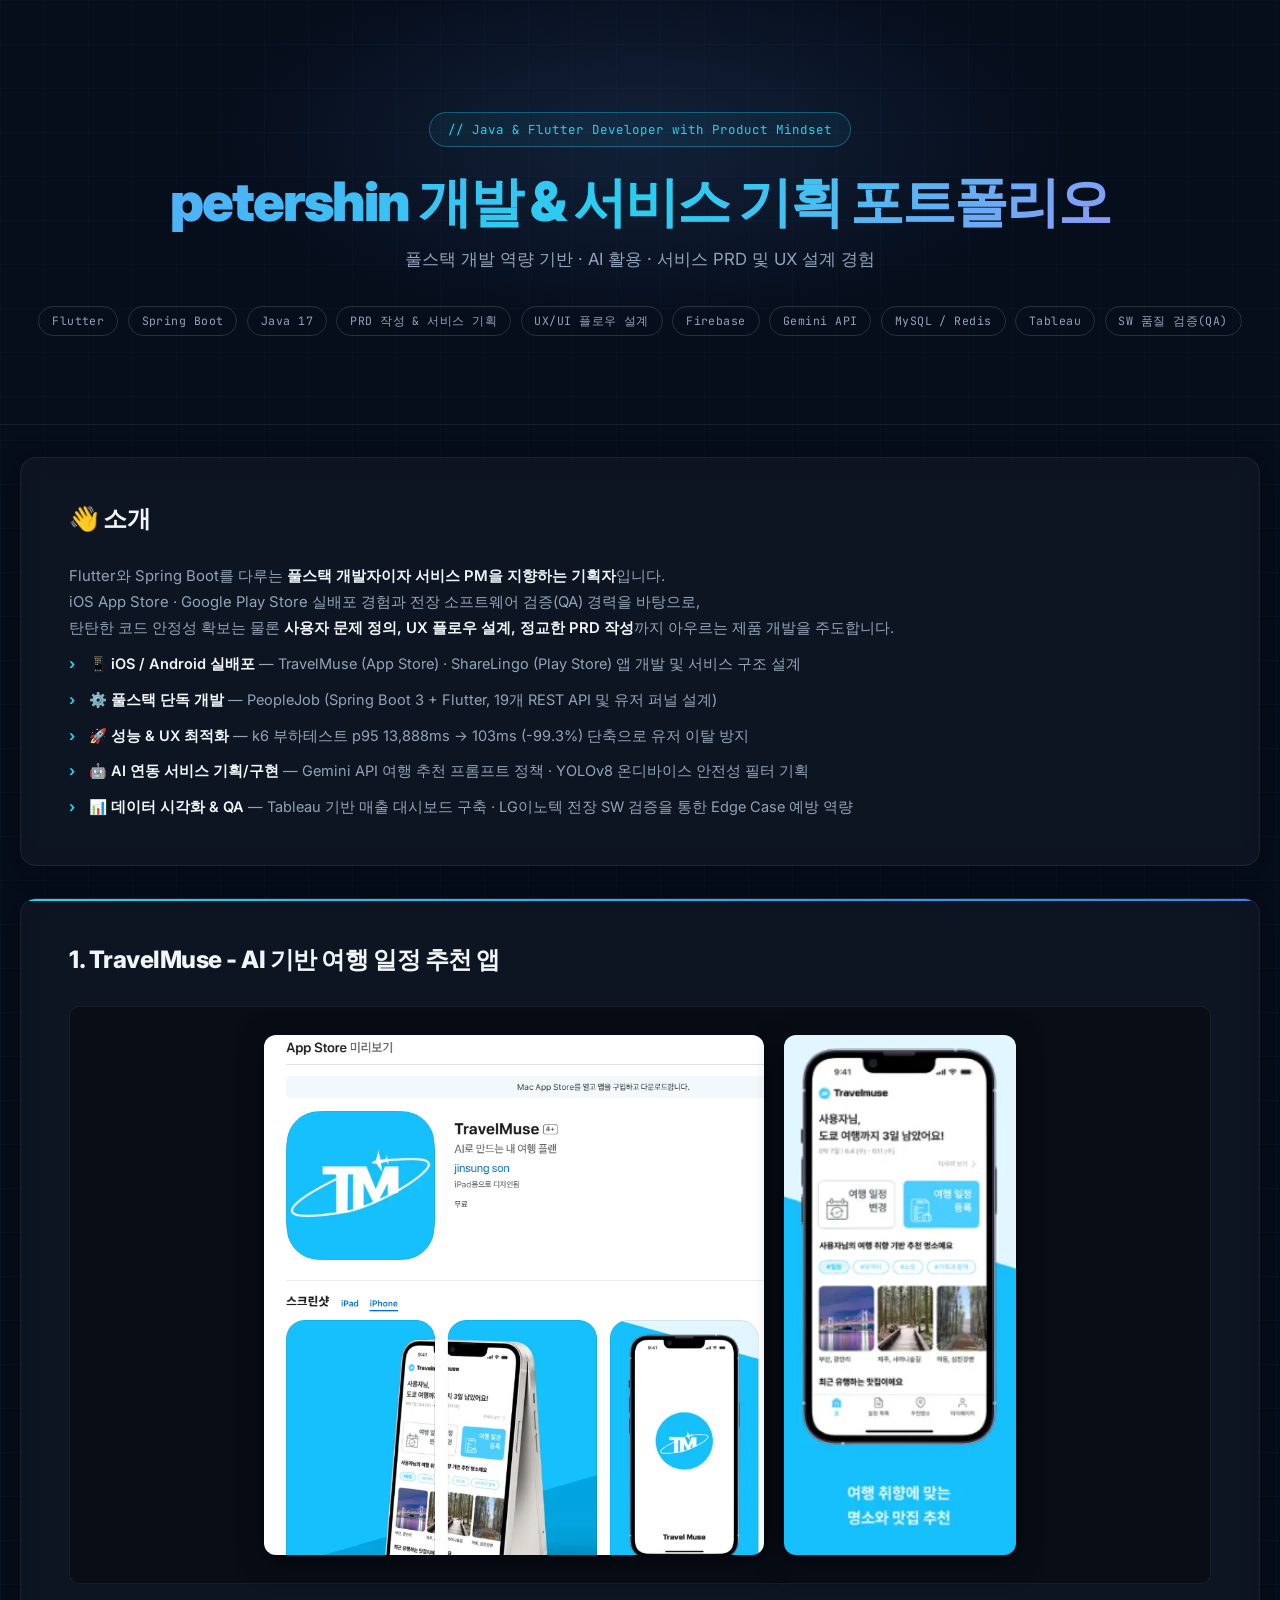
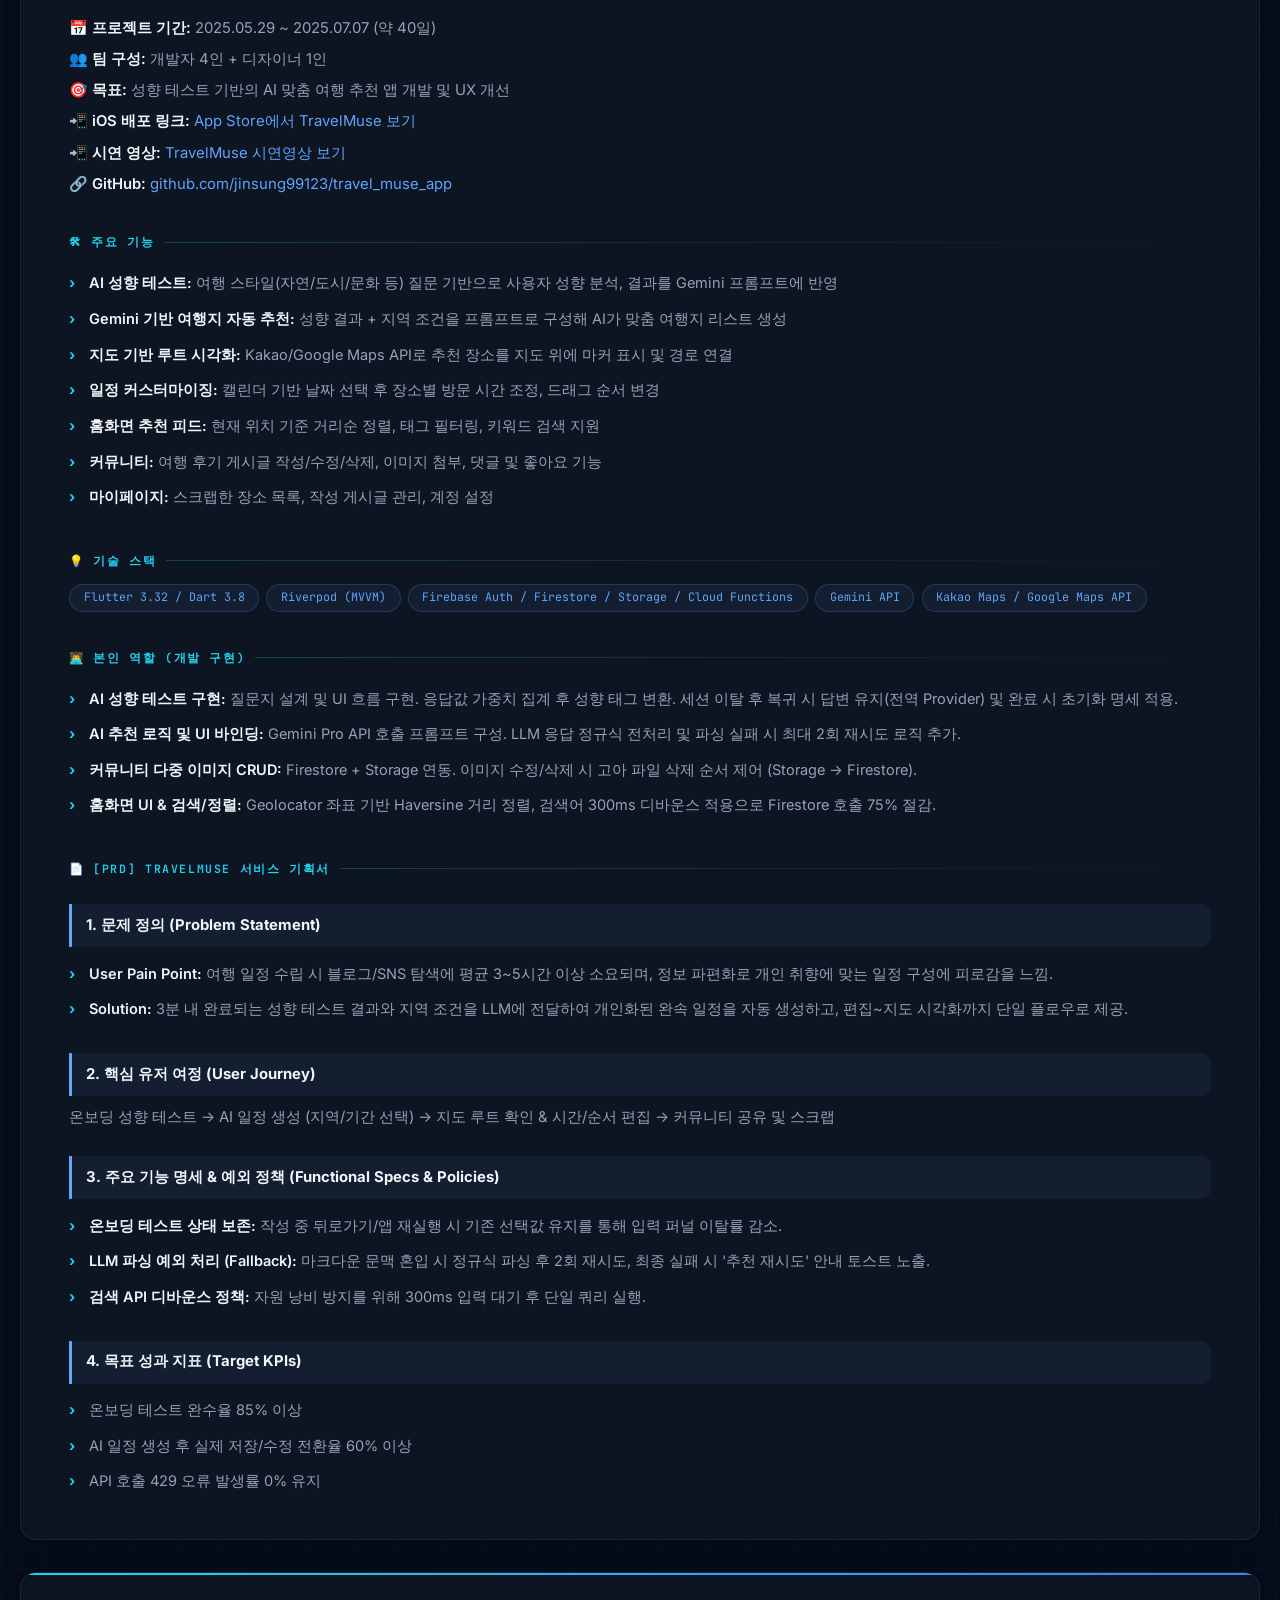
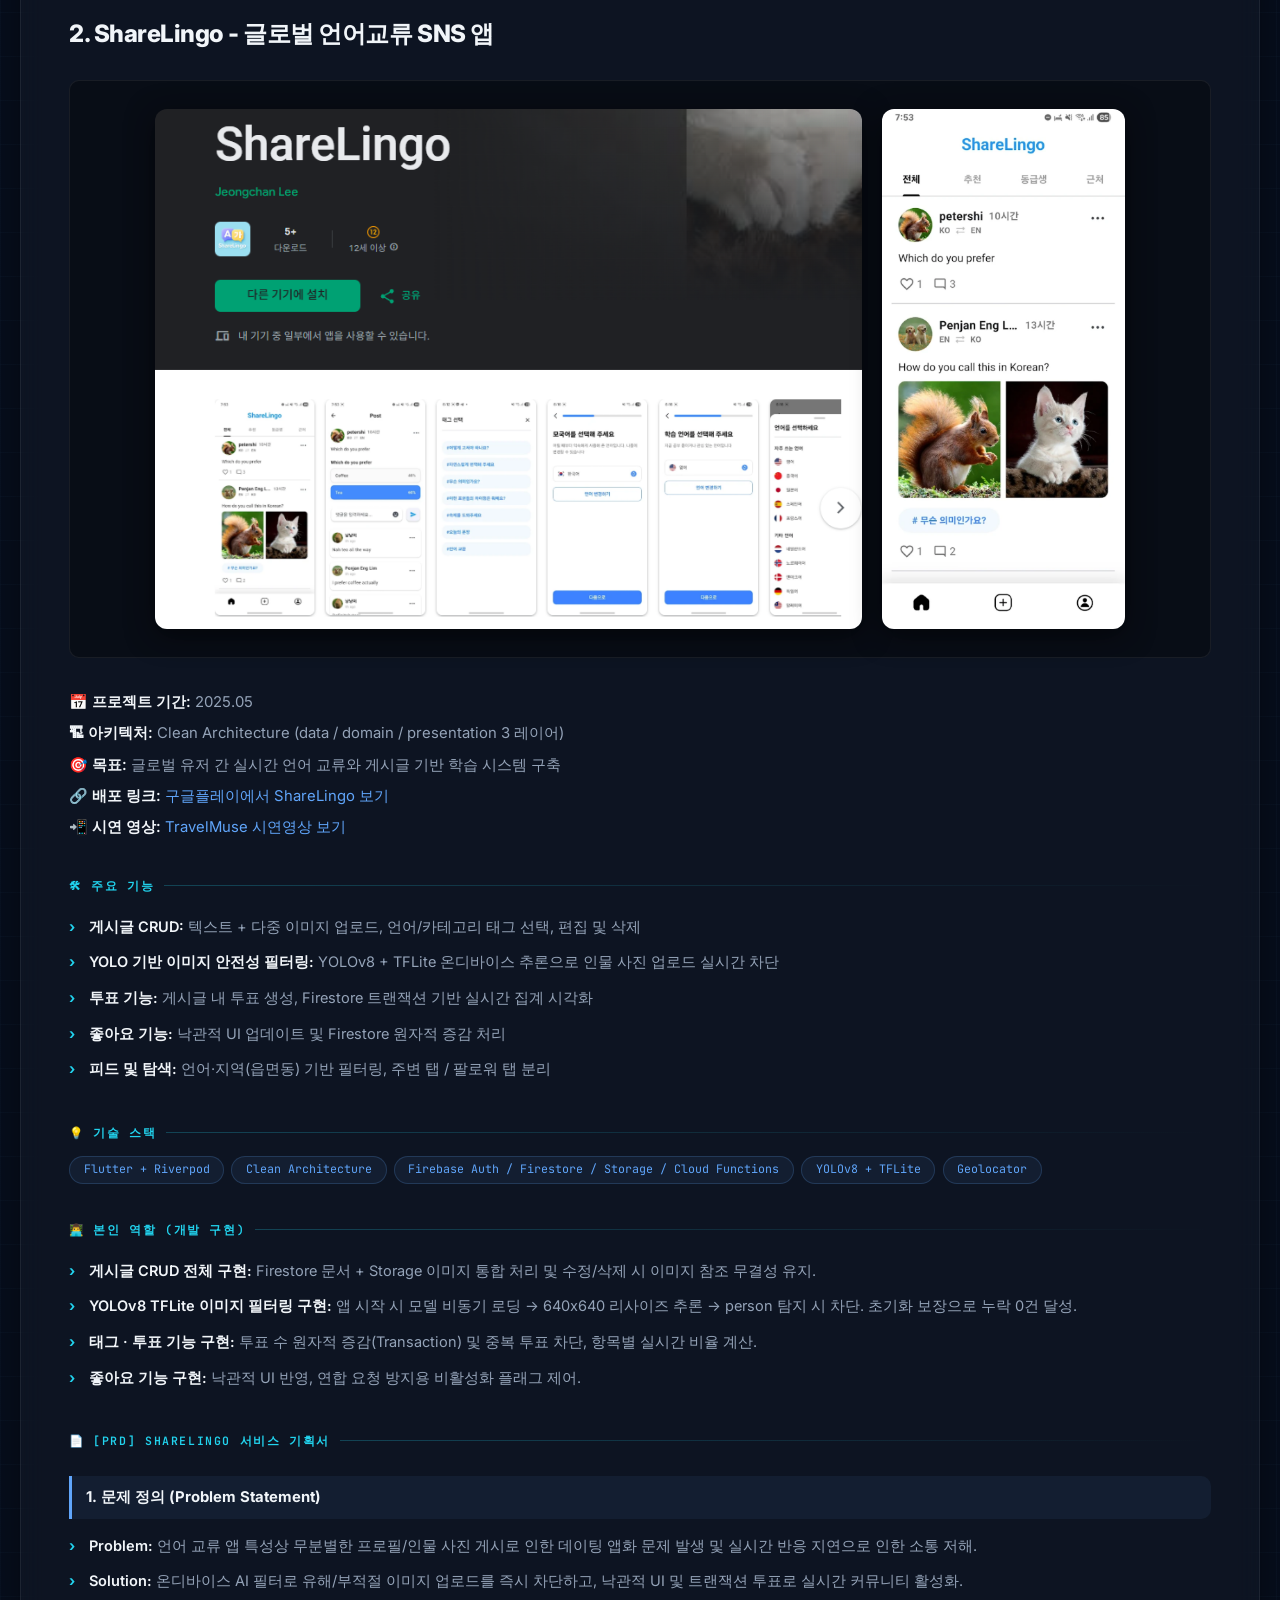
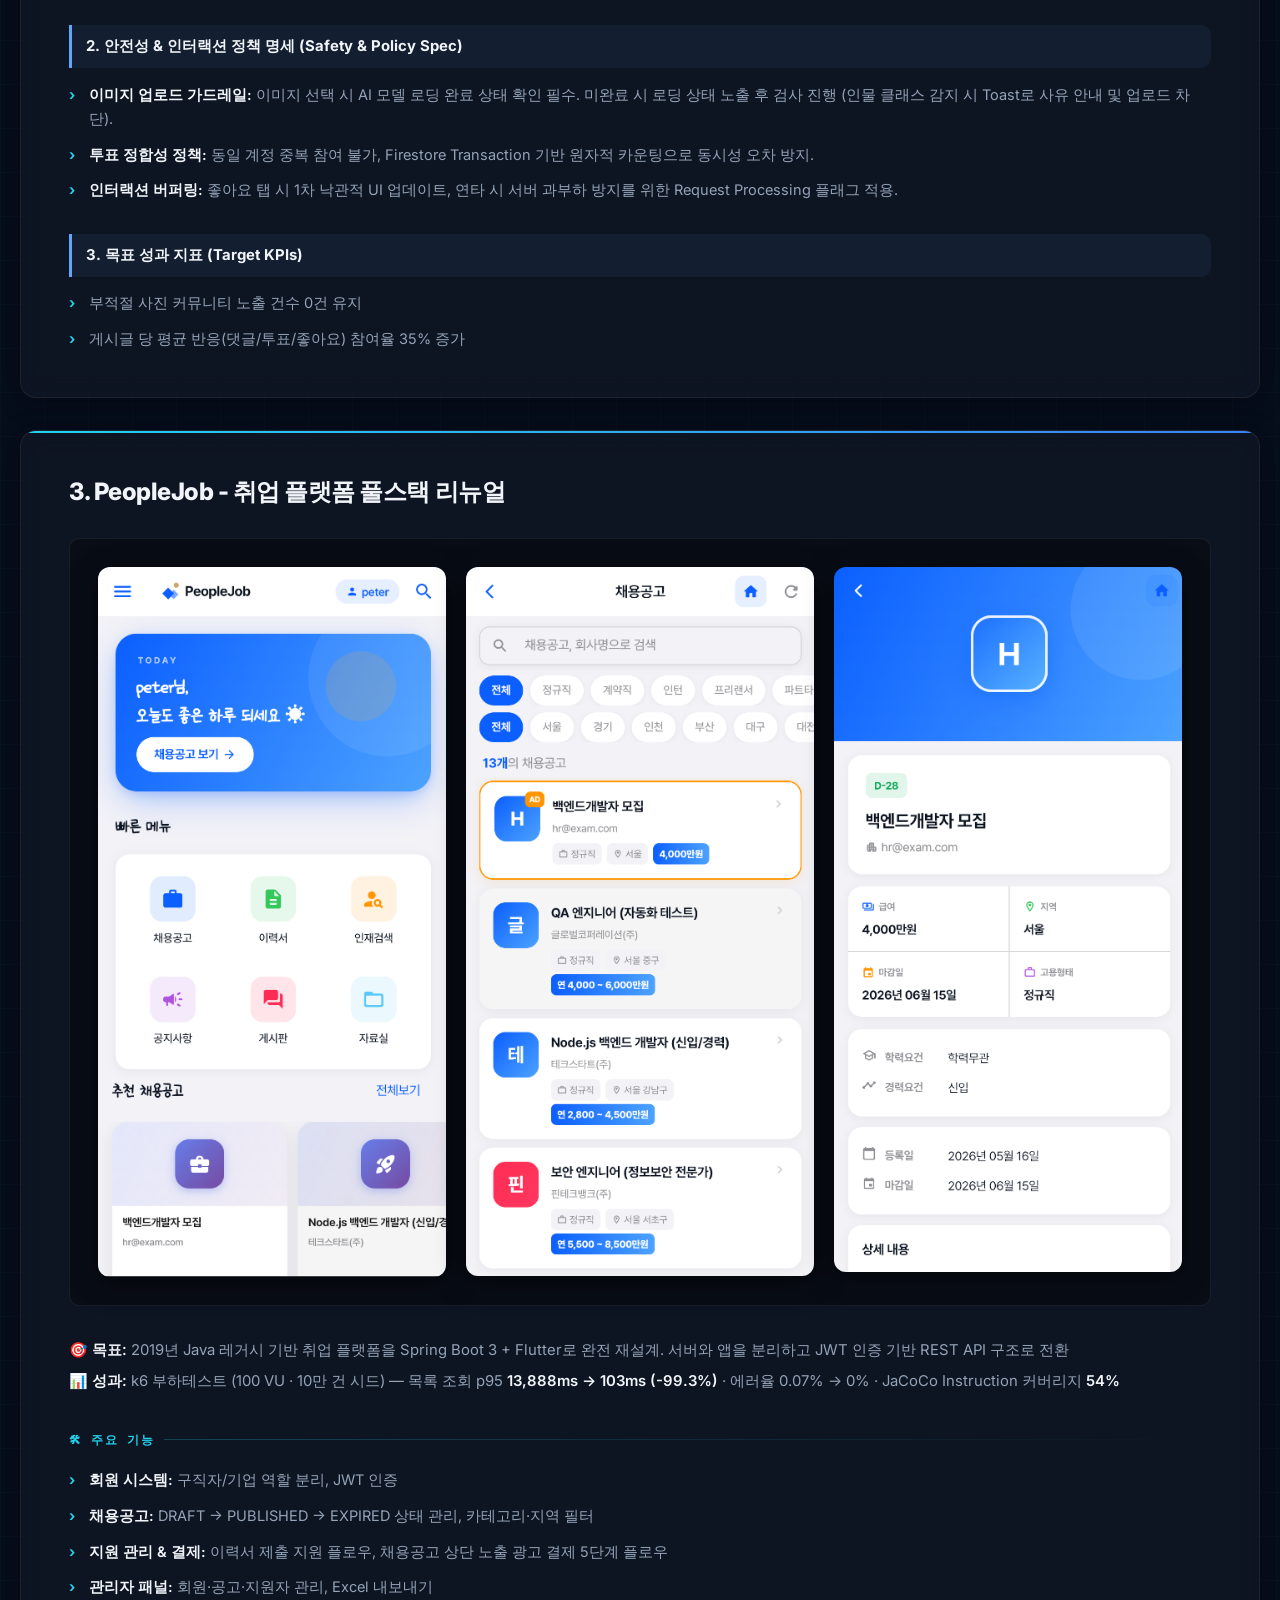
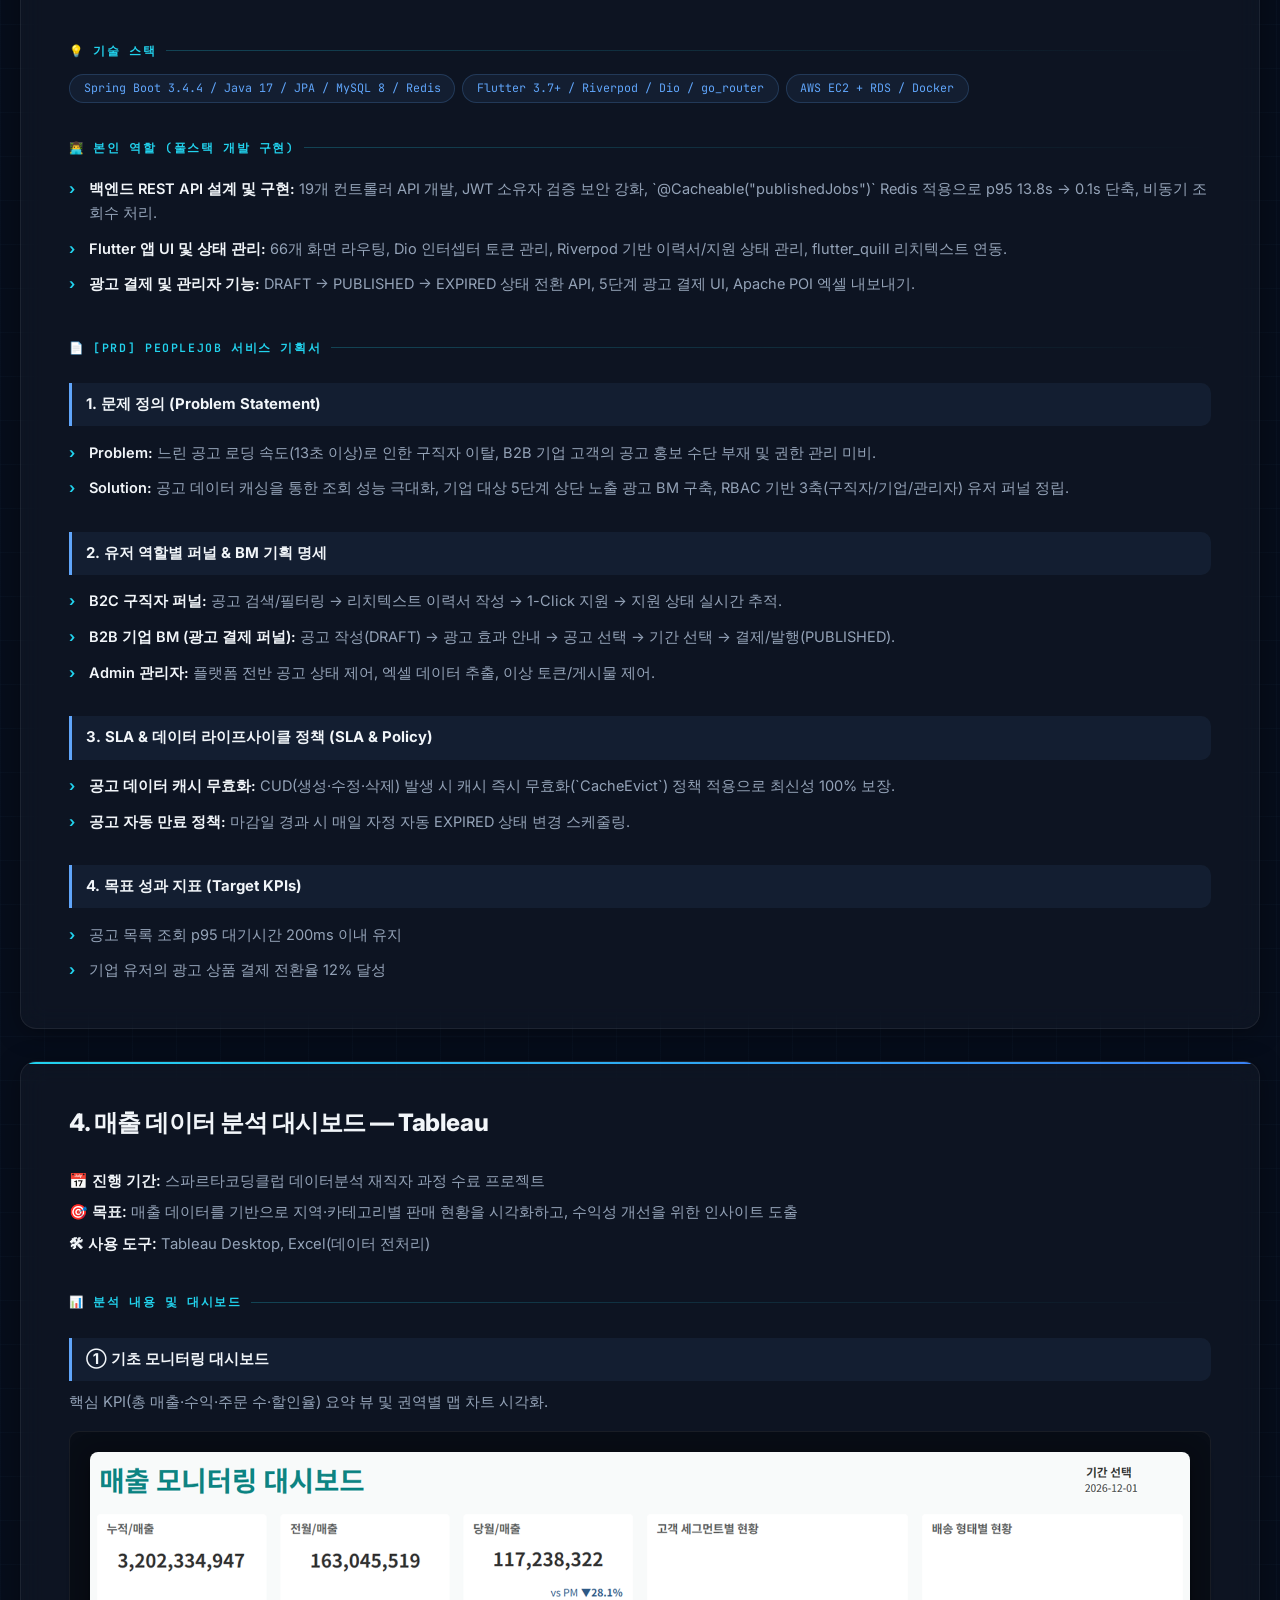
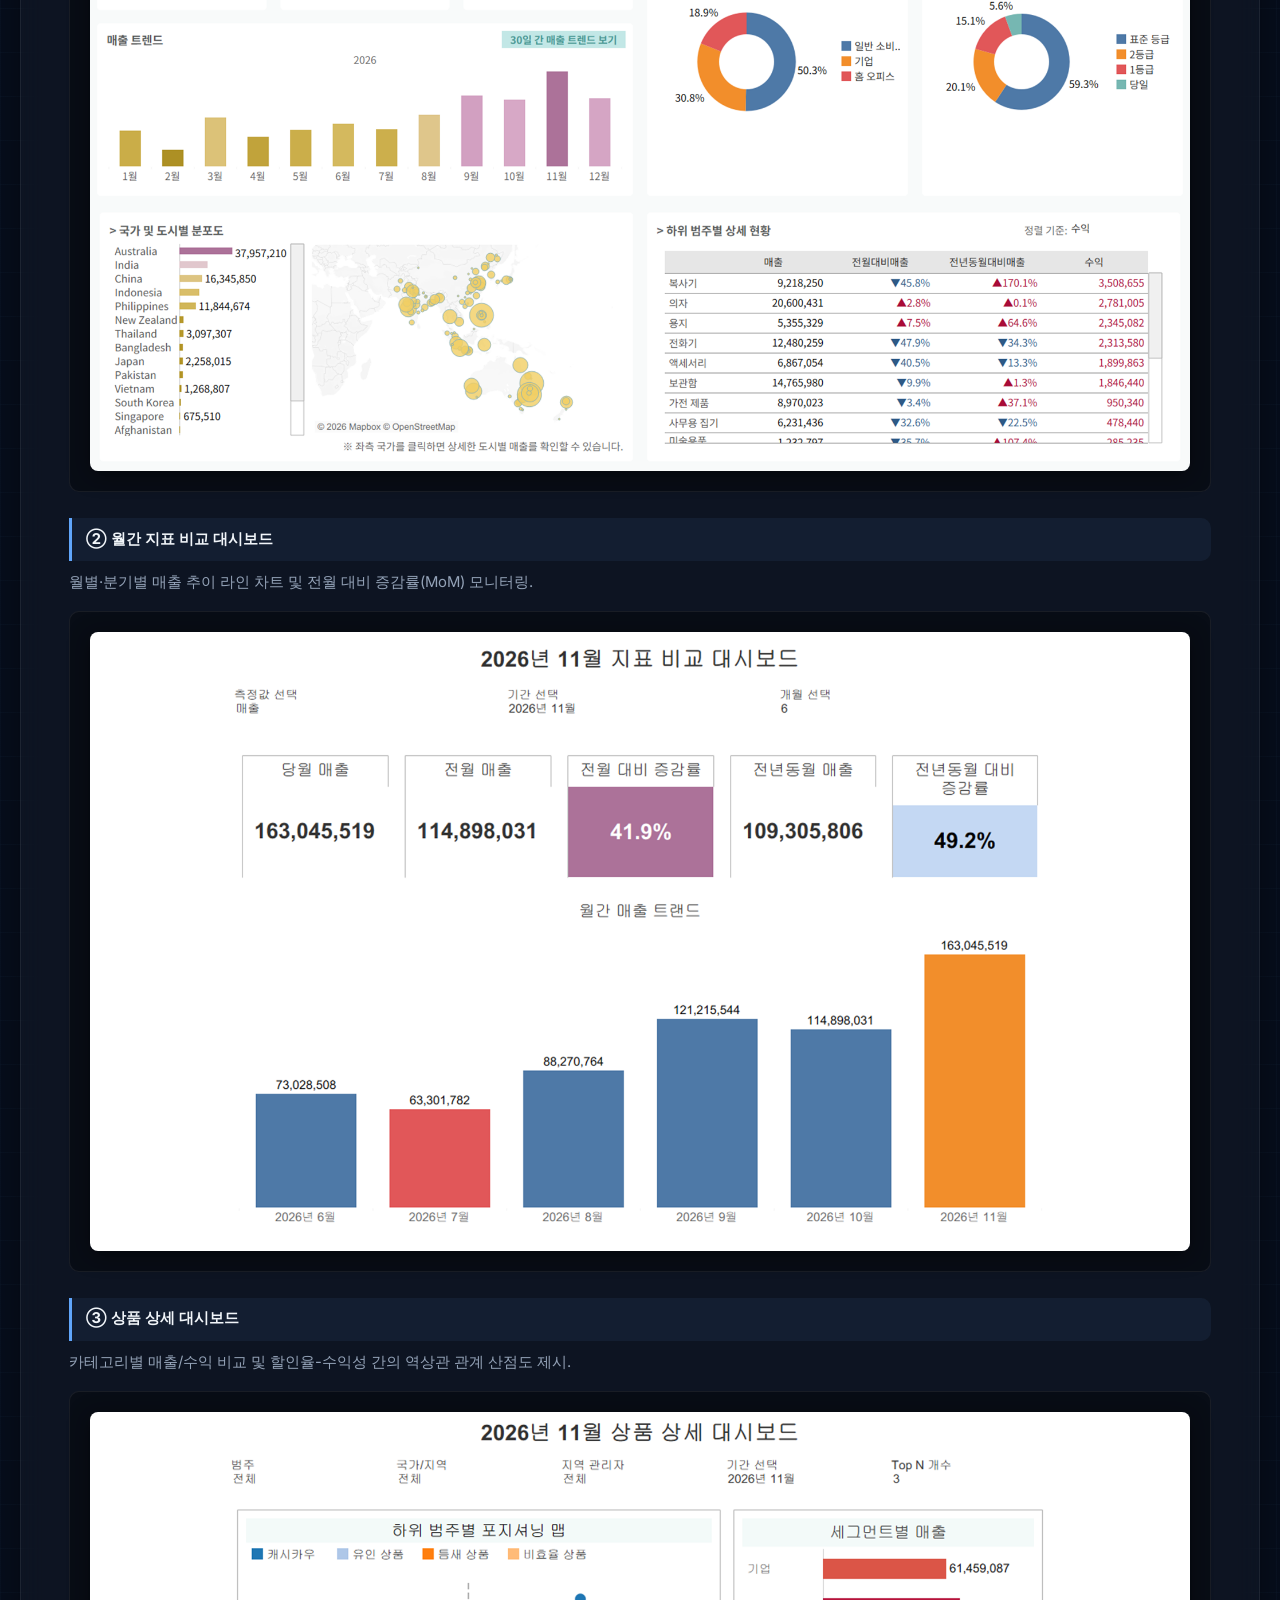
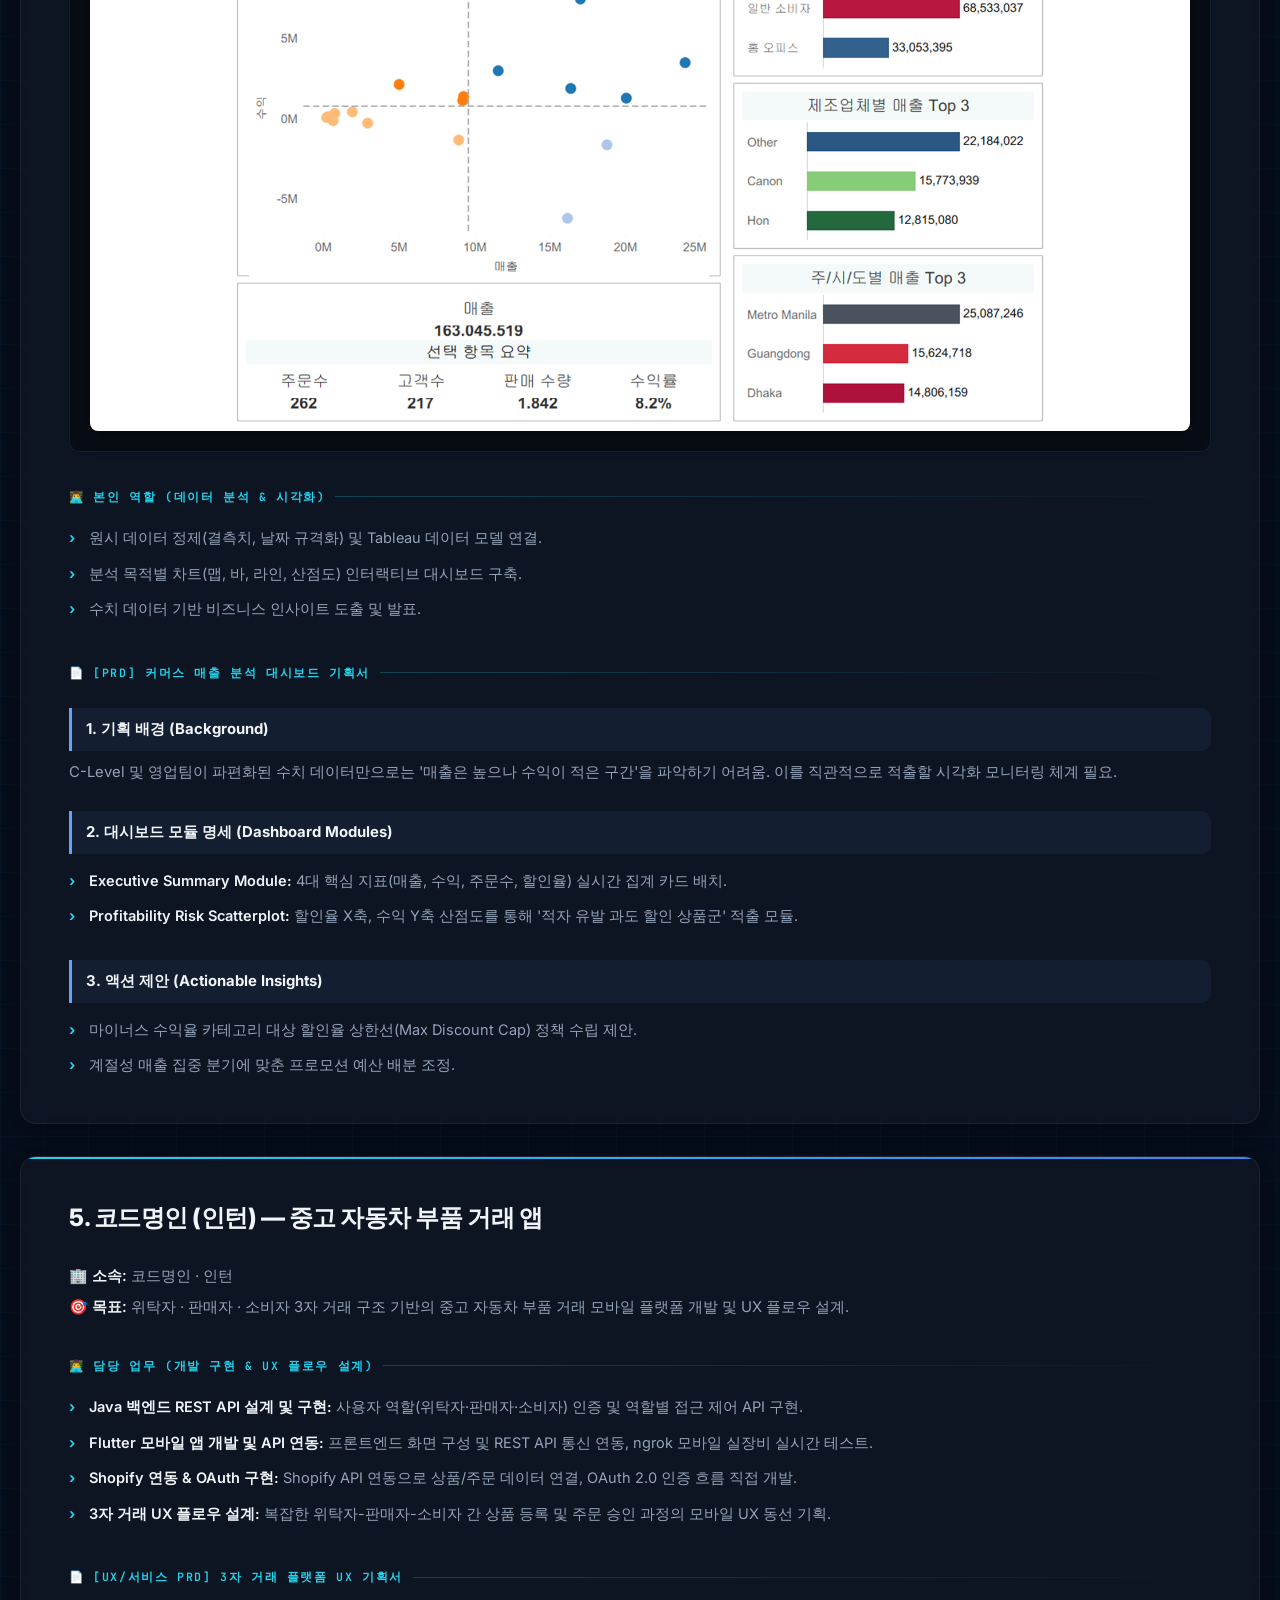
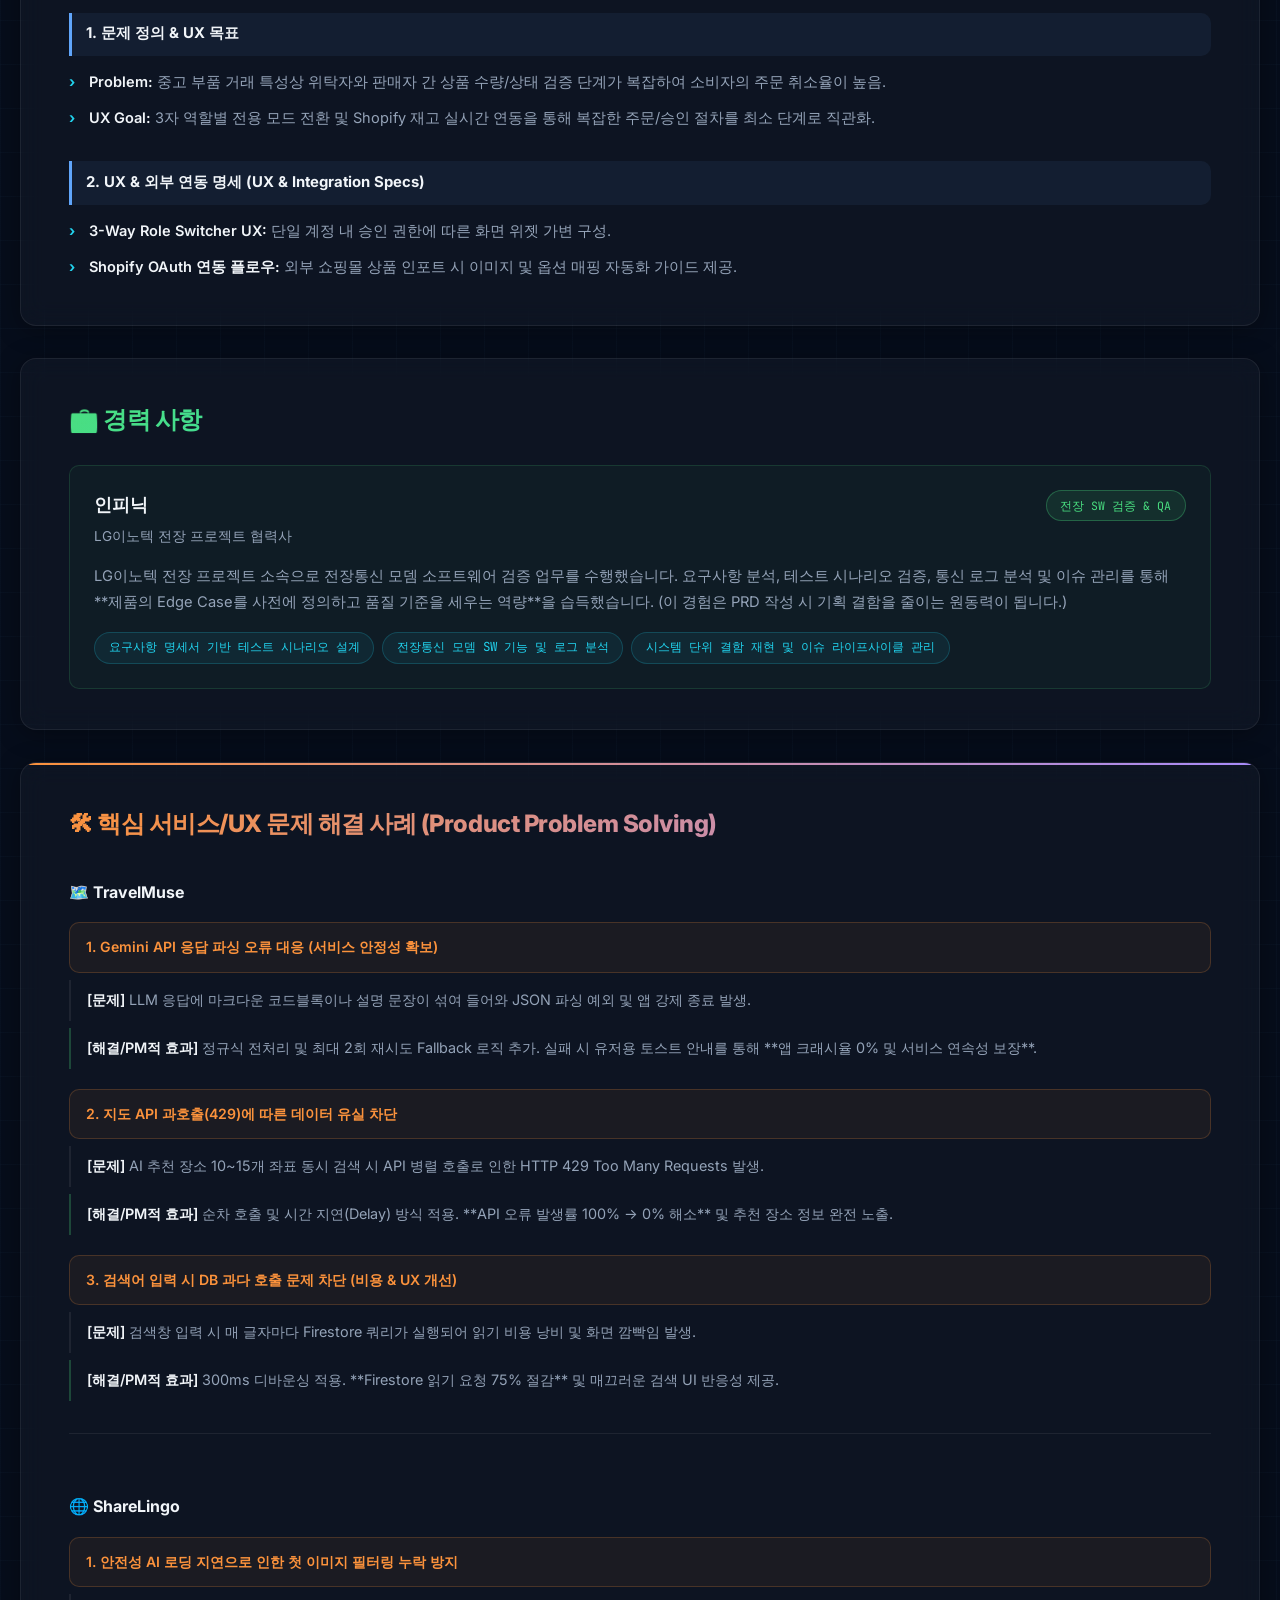
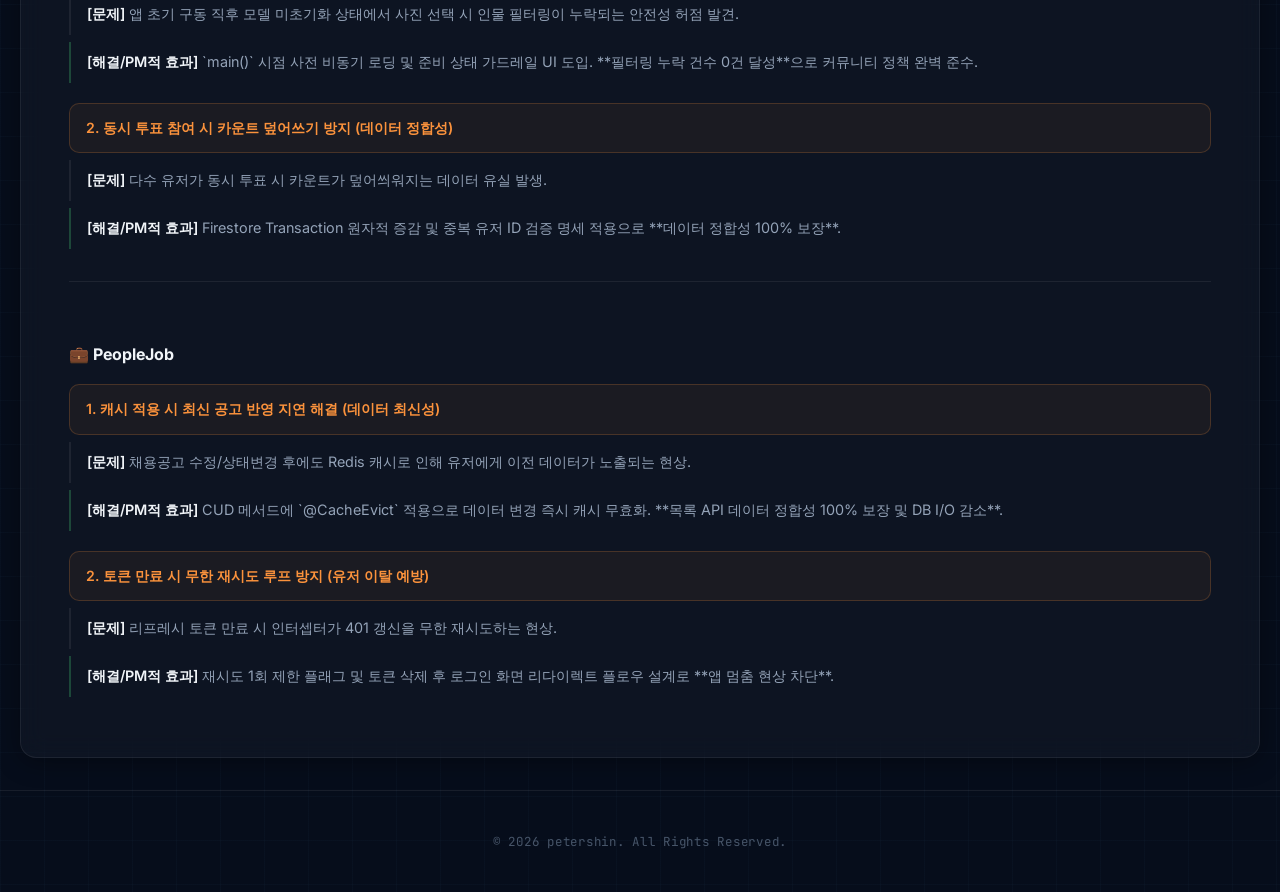
==== commit 1dea70e0: "Revise project details and PRD titles in index2.html Updated project descriptions and added PRD docu" ====
--- a/index2.html
+++ b/index2.html
@@ -41,7 +41,7 @@
     </ul>
   </section>
 
-  <!-- ==================== PROJECT 1 ==================== -->
+
   <section class="project">
     <h2>1. TravelMuse - AI 기반 여행 일정 추천 앱</h2>
     <div class="screenshots">
@@ -54,6 +54,10 @@
     <p><strong>📲 iOS 배포 링크:</strong>
       <a href="https://apps.apple.com/kr/app/travelmuse/id6747365666" target="_blank">App Store에서 TravelMuse 보기</a>
     </p>
+       <p><strong>📲 시연 영상:</strong>
+         <a href="https://www.youtube.com/watch?v=cF9phpprny0" target="_blank">TravelMuse 시연영상 보기</a>
+    </p>
+    
     <p><strong>🔗 GitHub:</strong>
       <a href="https://github.com/jinsung99123/travel_muse_app" target="_blank">github.com/jinsung99123/travel_muse_app</a>
     </p>
@@ -94,9 +98,9 @@
       </li>
     </ul>
 
-    <!-- 신규 추가: 서비스 PRD 기획서 명세 -->
+
     <div class="prd-block">
-      <h3>📄 [예상 PRD] TravelMuse 서비스 기획서</h3>
+      <h3>📄 [PRD] TravelMuse 서비스 기획서</h3>
       
       <h4>1. 문제 정의 (Problem Statement)</h4>
       <ul>
@@ -123,7 +127,7 @@
     </div>
   </section>
 
-  <!-- ==================== PROJECT 2 ==================== -->
+ 
   <section class="project">
     <h2>2. ShareLingo - 글로벌 언어교류 SNS 앱</h2>
     <div class="screenshots">
@@ -136,7 +140,9 @@
     <p><strong>🔗 배포 링크:</strong>
       <a href="https://play.google.com/store/apps/details?id=com.zerotoone.sharelingo&amp;pcampaignid=web_share" target="_blank">구글플레이에서 ShareLingo 보기</a>
     </p>
-
+      <p><strong>📲 시연 영상:</strong>
+         <a href="https://vimeo.com/1087570529/2f6842a175?ts=0&share=copy" target="_blank">TravelMuse 시연영상 보기</a>
+    </p>
     <h3>🛠 주요 기능</h3>
     <ul>
       <li><strong>게시글 CRUD:</strong> 텍스트 + 다중 이미지 업로드, 언어/카테고리 태그 선택, 편집 및 삭제</li>
@@ -163,9 +169,9 @@
       <li><strong>좋아요 기능 구현:</strong> 낙관적 UI 반영, 연합 요청 방지용 비활성화 플래그 제어.</li>
     </ul>
 
-    <!-- 신규 추가: 서비스 PRD 기획서 명세 -->
+    
     <div class="prd-block">
-      <h3>📄 [예상 PRD] ShareLingo 서비스 기획서</h3>
+      <h3>📄 [PRD] ShareLingo 서비스 기획서</h3>
       
       <h4>1. 문제 정의 (Problem Statement)</h4>
       <ul>
@@ -227,9 +233,9 @@
       </li>
     </ul>
 
-    <!-- 신규 추가: 서비스 PRD 기획서 명세 -->
+   
     <div class="prd-block">
-      <h3>📄 [예상 PRD] PeopleJob 서비스 기획서</h3>
+      <h3>📄 [PRD] PeopleJob 서비스 기획서</h3>
       
       <h4>1. 문제 정의 (Problem Statement)</h4>
       <ul>
@@ -291,9 +297,9 @@
       <li>수치 데이터 기반 비즈니스 인사이트 도출 및 발표.</li>
     </ul>
 
-    <!-- 신규 추가: 대시보드 기획서 명세 -->
+
     <div class="prd-block">
-      <h3>📄 [예상 PRD] 커머스 매출 분석 대시보드 기획서</h3>
+      <h3>📄 [PRD] 커머스 매출 분석 대시보드 기획서</h3>
       
       <h4>1. 기획 배경 (Background)</h4>
       <p>C-Level 및 영업팀이 파편화된 수치 데이터만으로는 '매출은 높으나 수익이 적은 구간'을 파악하기 어려움. 이를 직관적으로 적출할 시각화 모니터링 체계 필요.</p>
@@ -334,9 +340,9 @@
       </li>
     </ul>
 
-    <!-- 신규 추가: UX/서비스 기획서 명세 -->
+    
     <div class="prd-block">
-      <h3>📄 [예상 UX/서비스 PRD] 3자 거래 플랫폼 UX 기획서</h3>
+      <h3>📄 [UX/서비스 PRD] 3자 거래 플랫폼 UX 기획서</h3>
       
       <h4>1. 문제 정의 &amp; UX 목표</h4>
       <ul>
@@ -352,7 +358,7 @@
     </div>
   </section>
 
-  <!-- ==================== CAREER ==================== -->
+  
   <section class="career">
     <h2>💼 경력 사항</h2>
 
@@ -376,7 +382,7 @@
     </div>
   </section>
 
-  <!-- ==================== TROUBLESHOOTING ==================== -->
+ 
   <section class="troubleshooting">
     <h2>🛠 핵심 서비스/UX 문제 해결 사례 (Product Problem Solving)</h2>
 
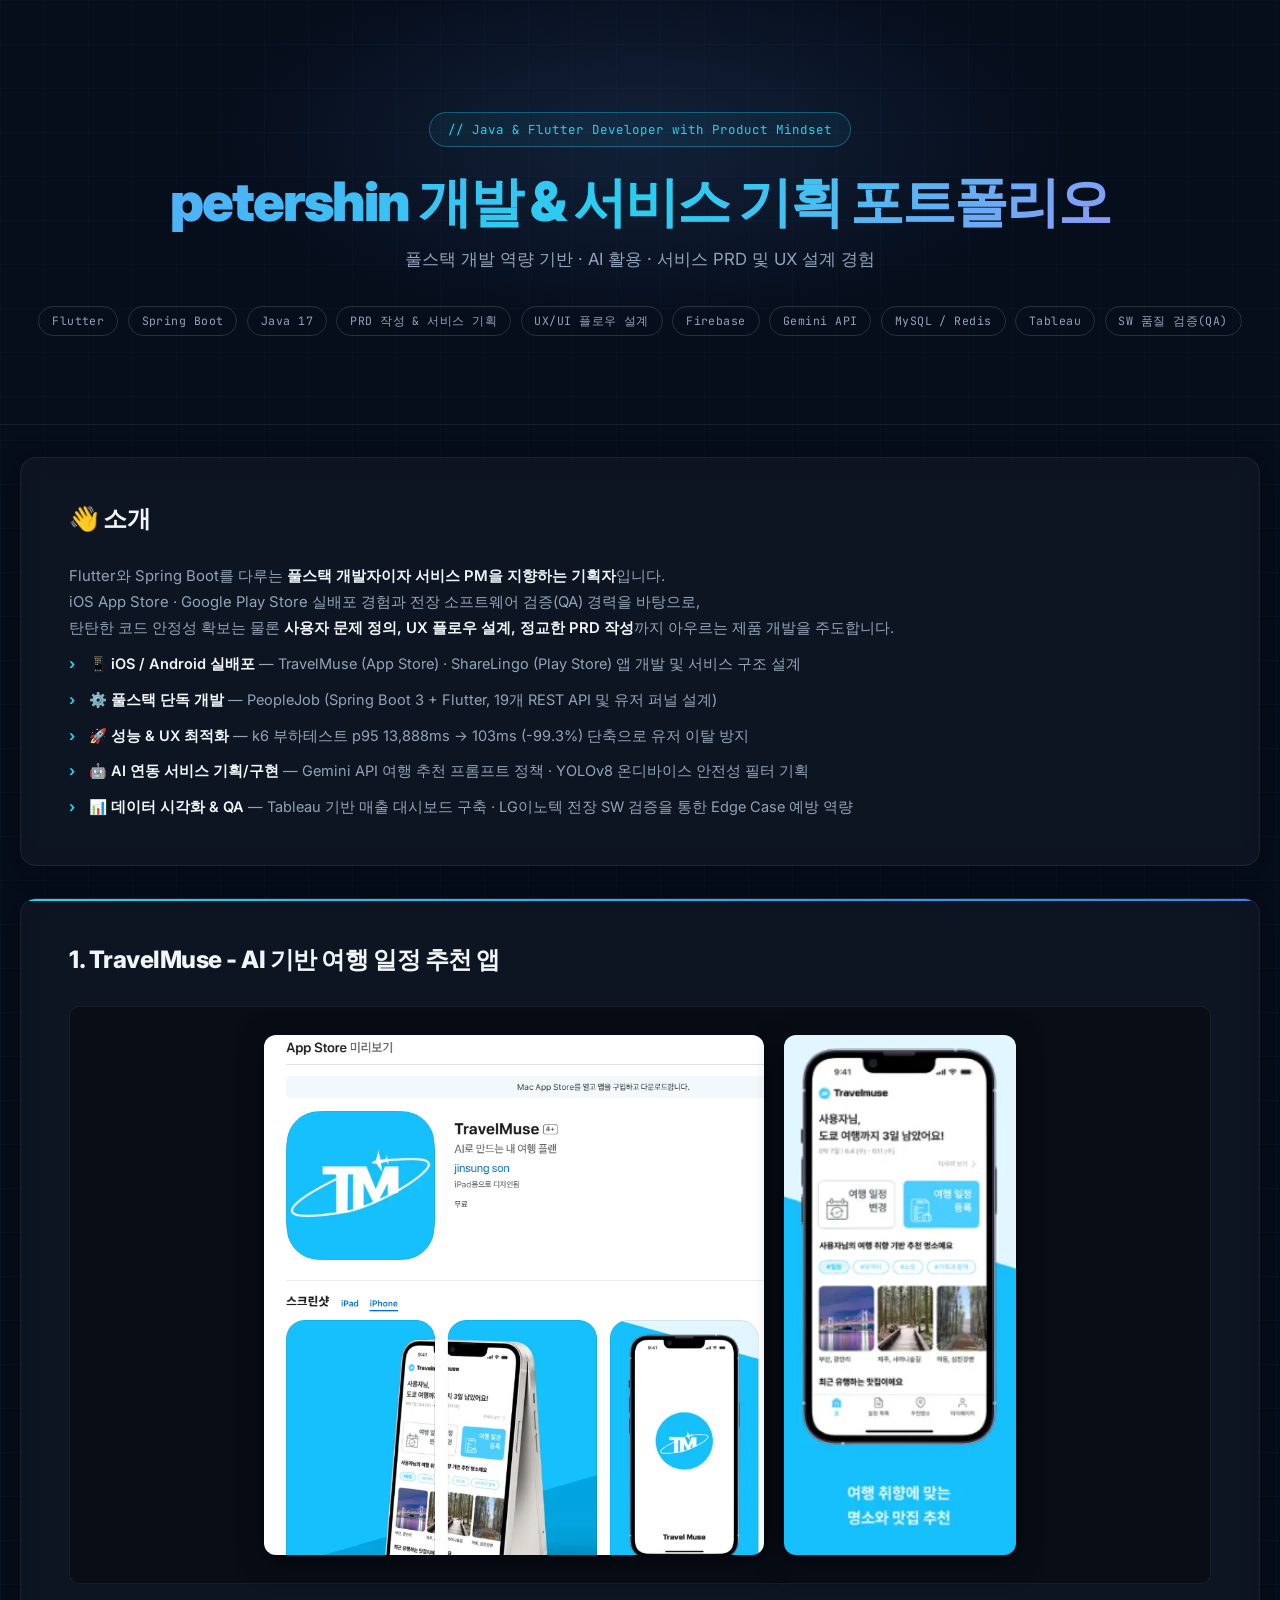
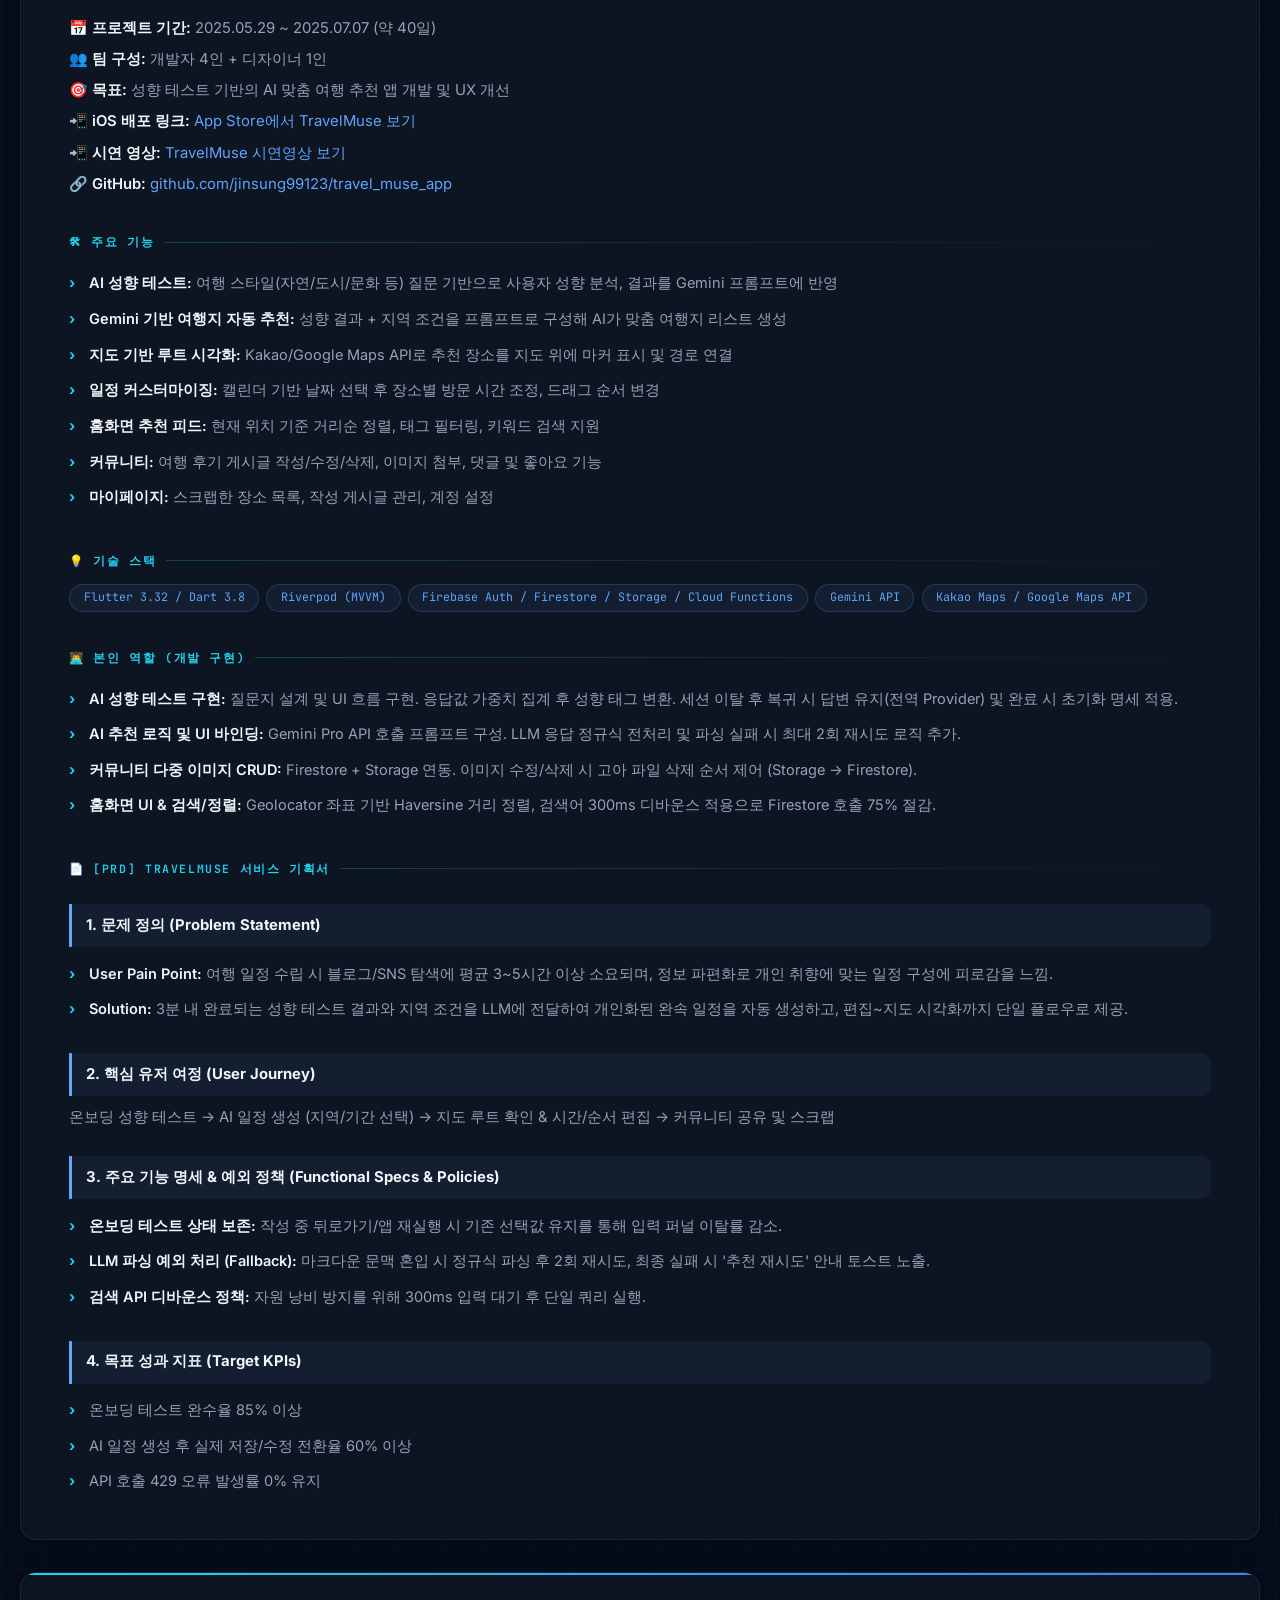
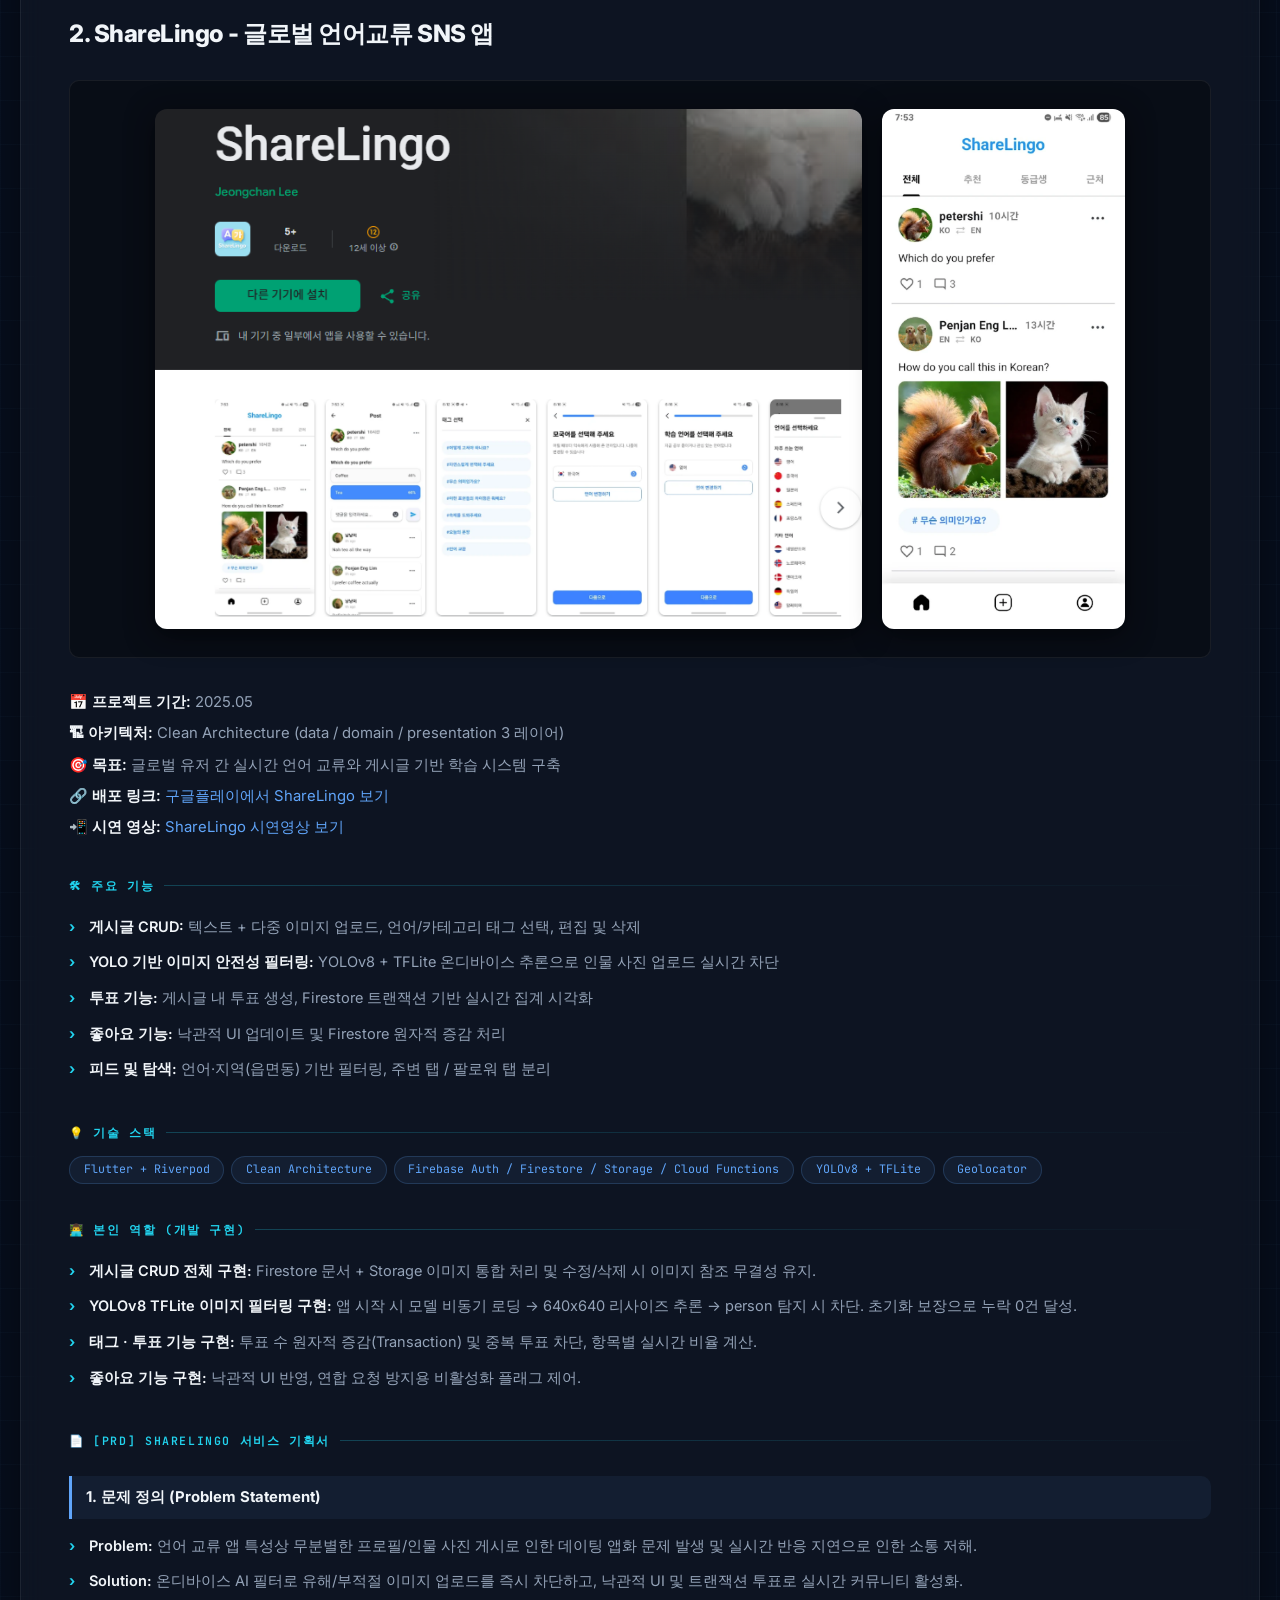
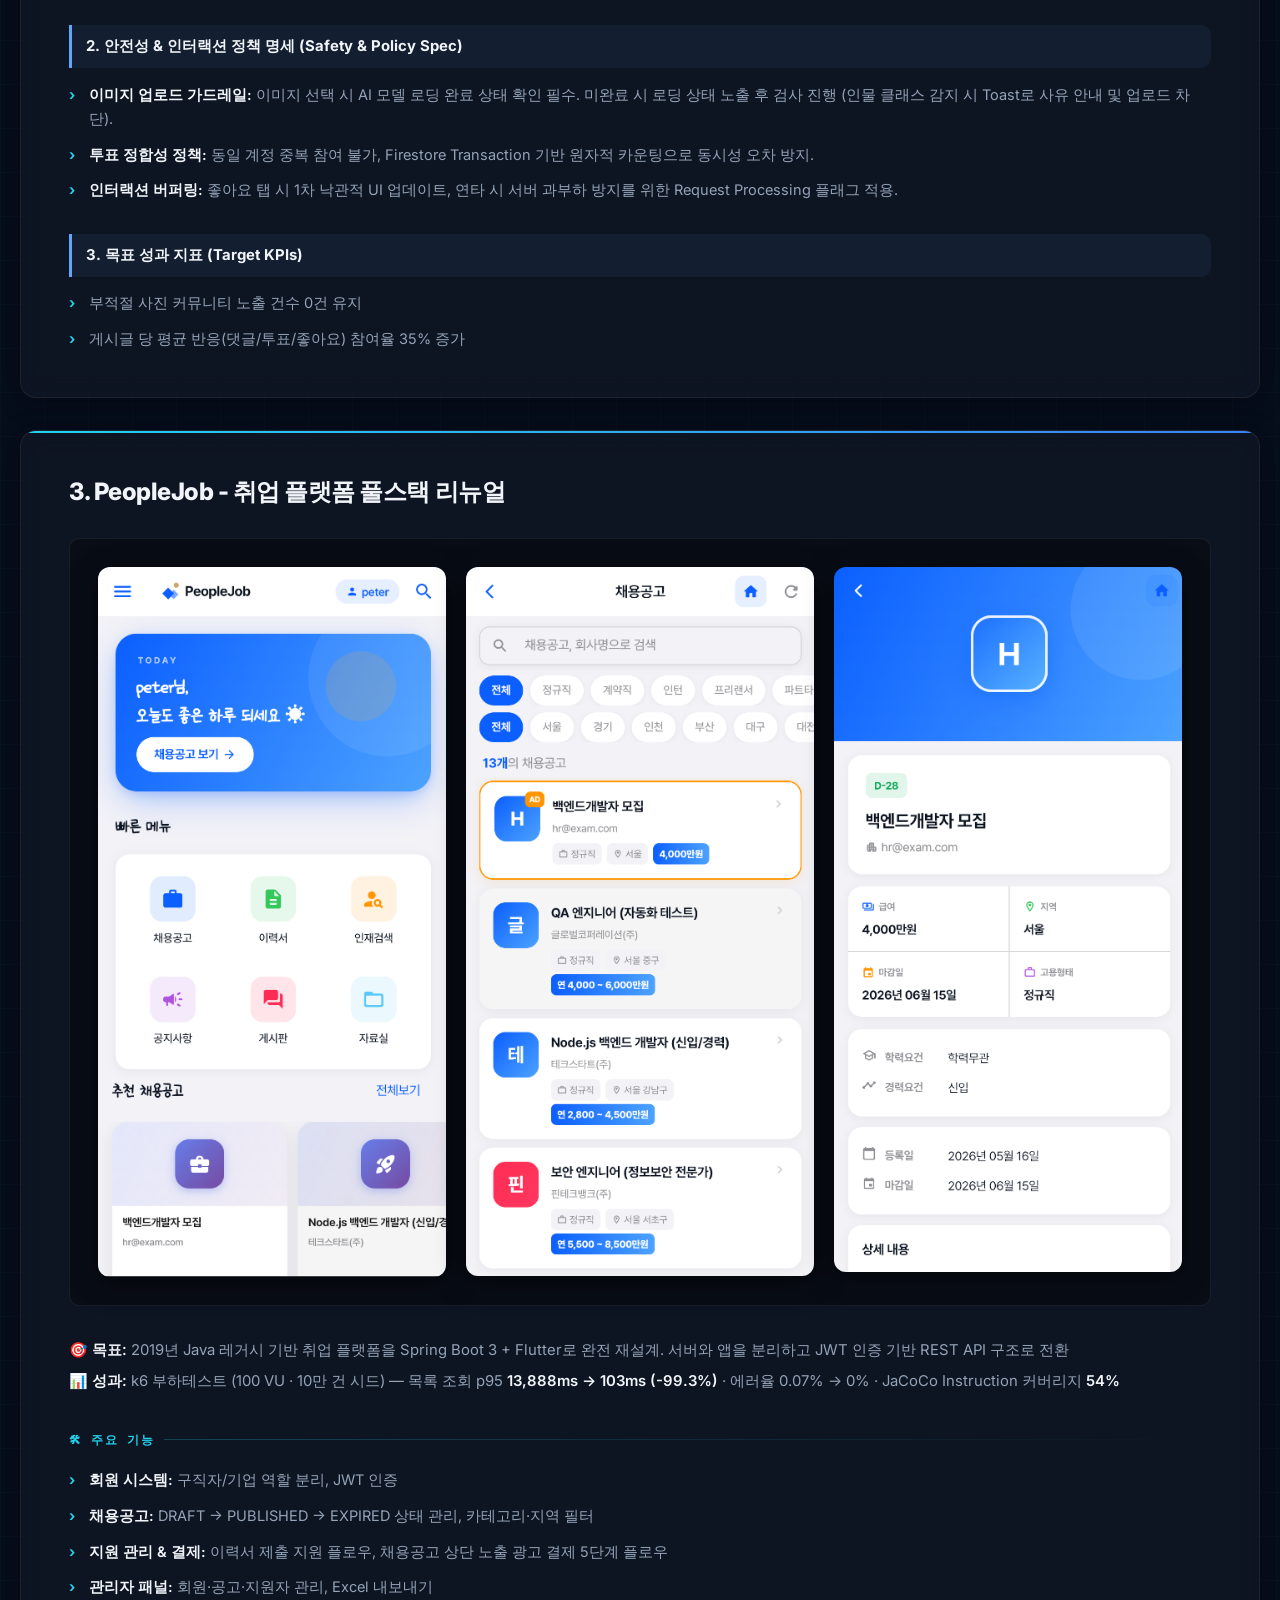
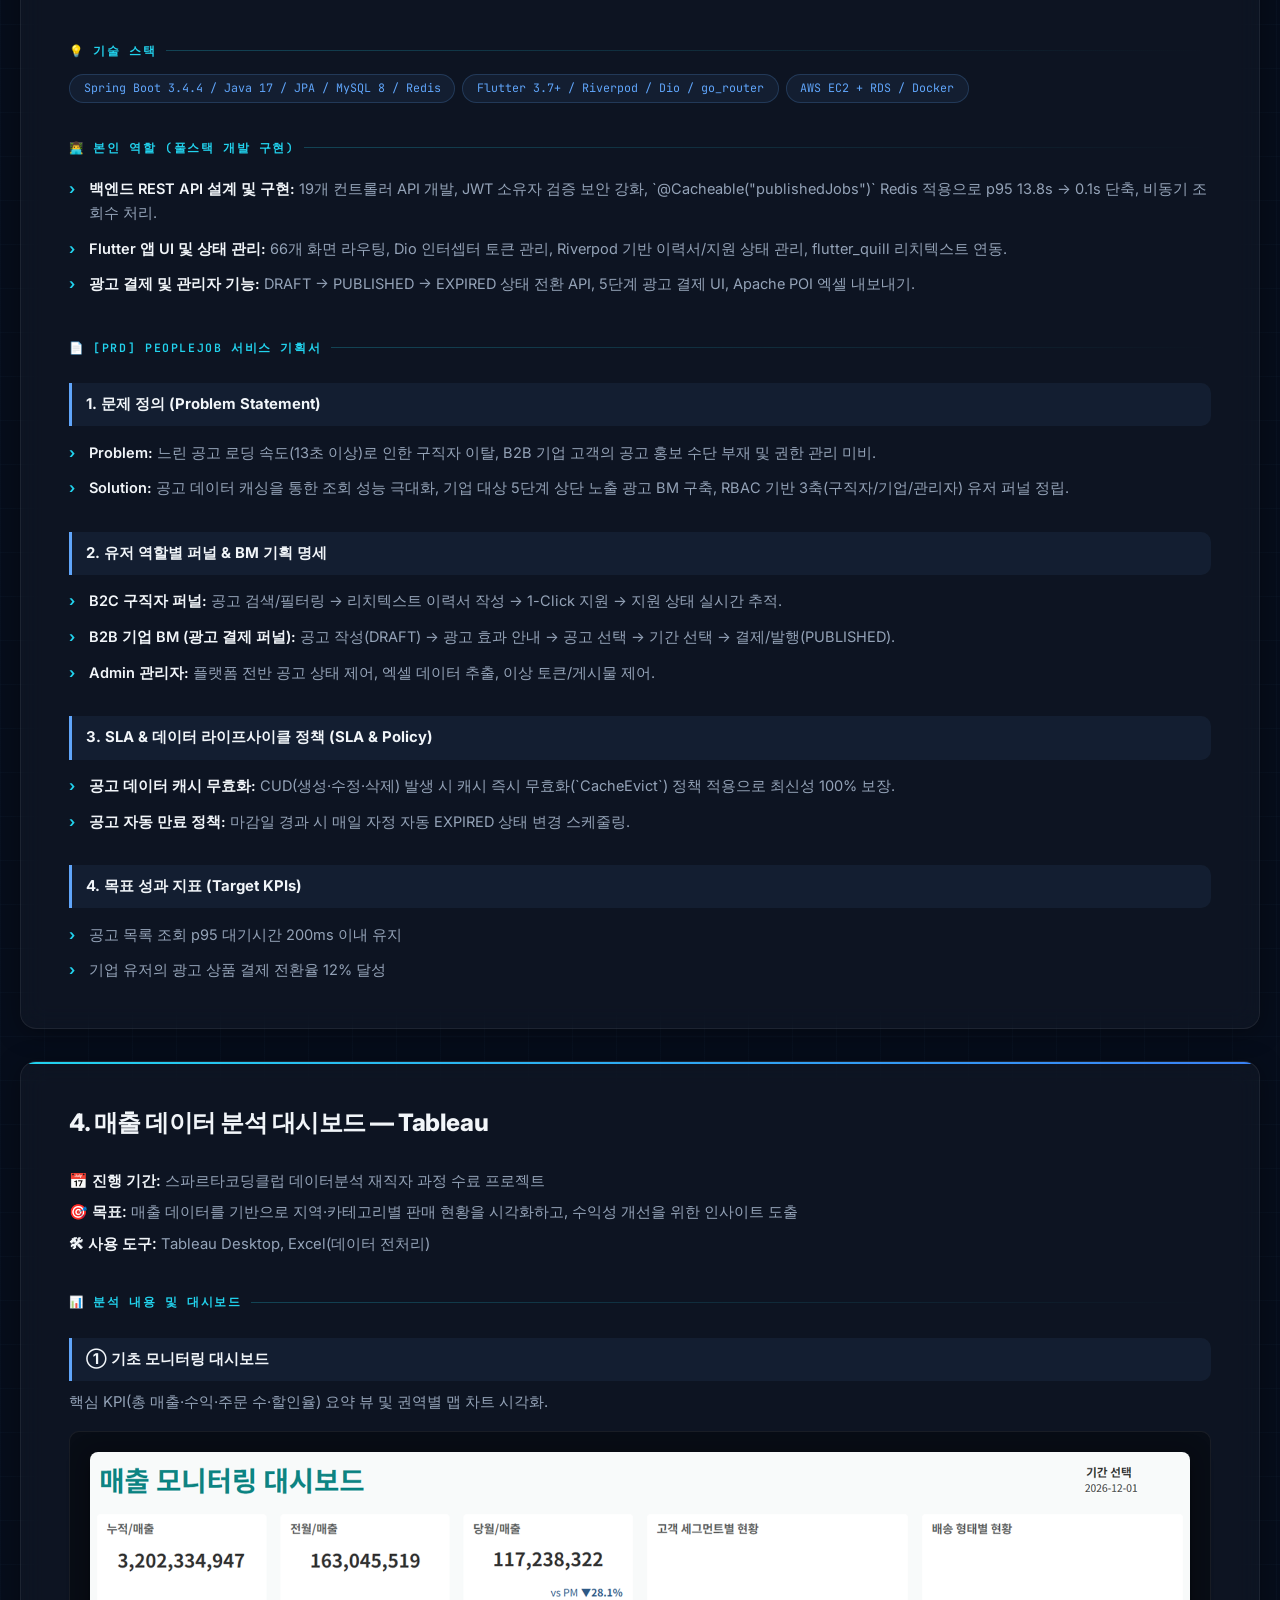
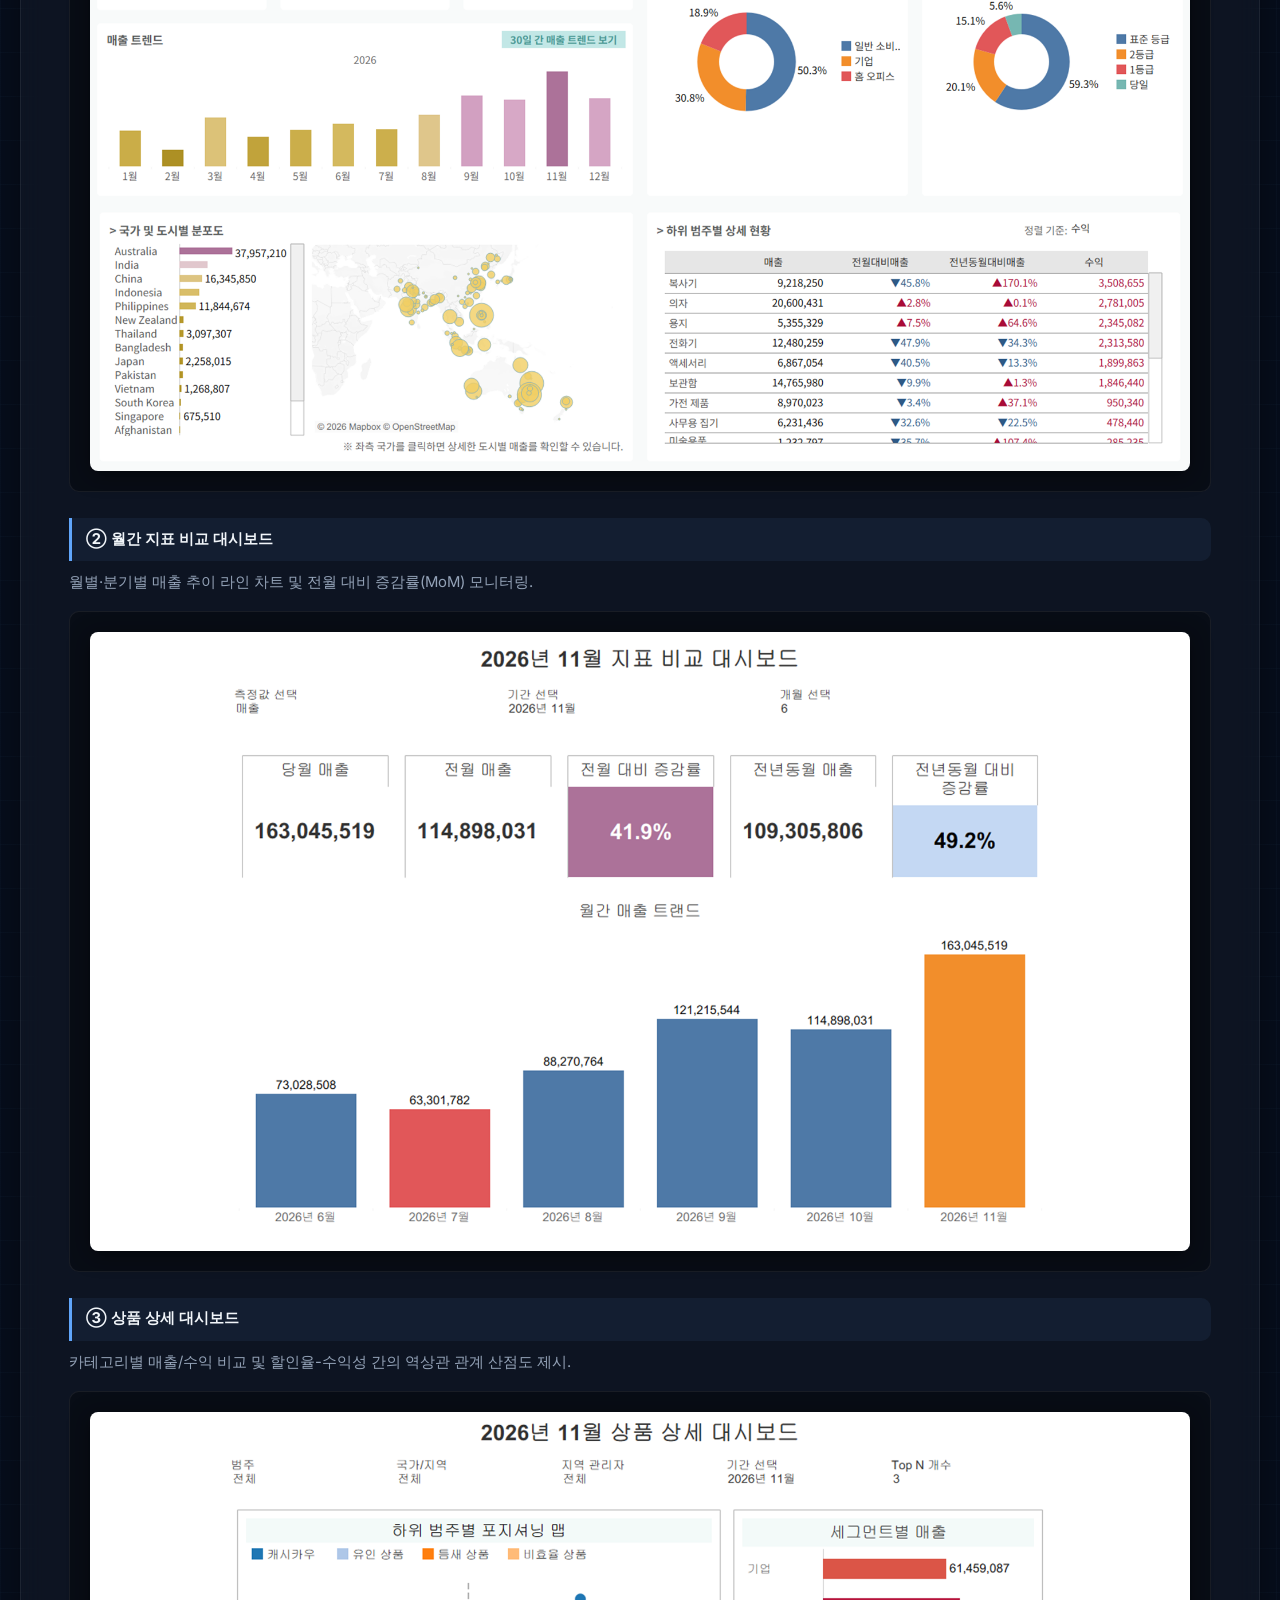
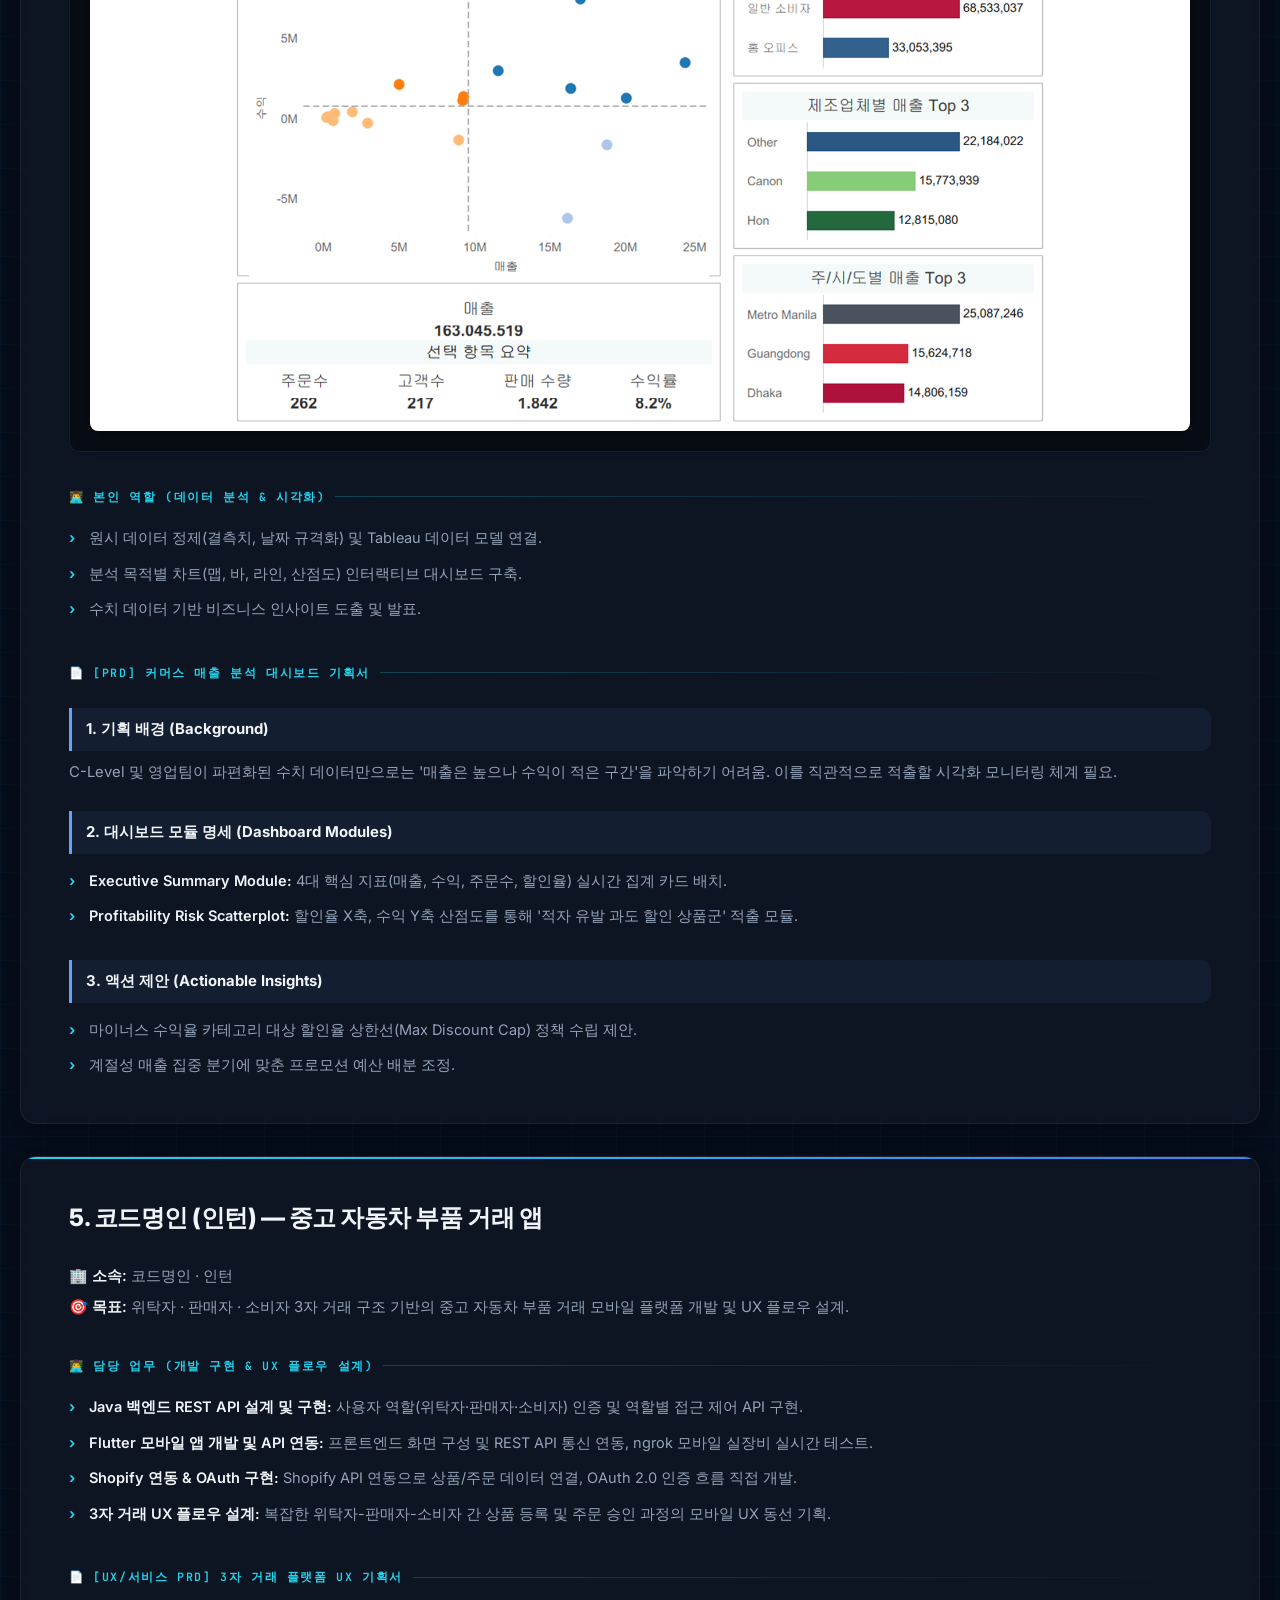
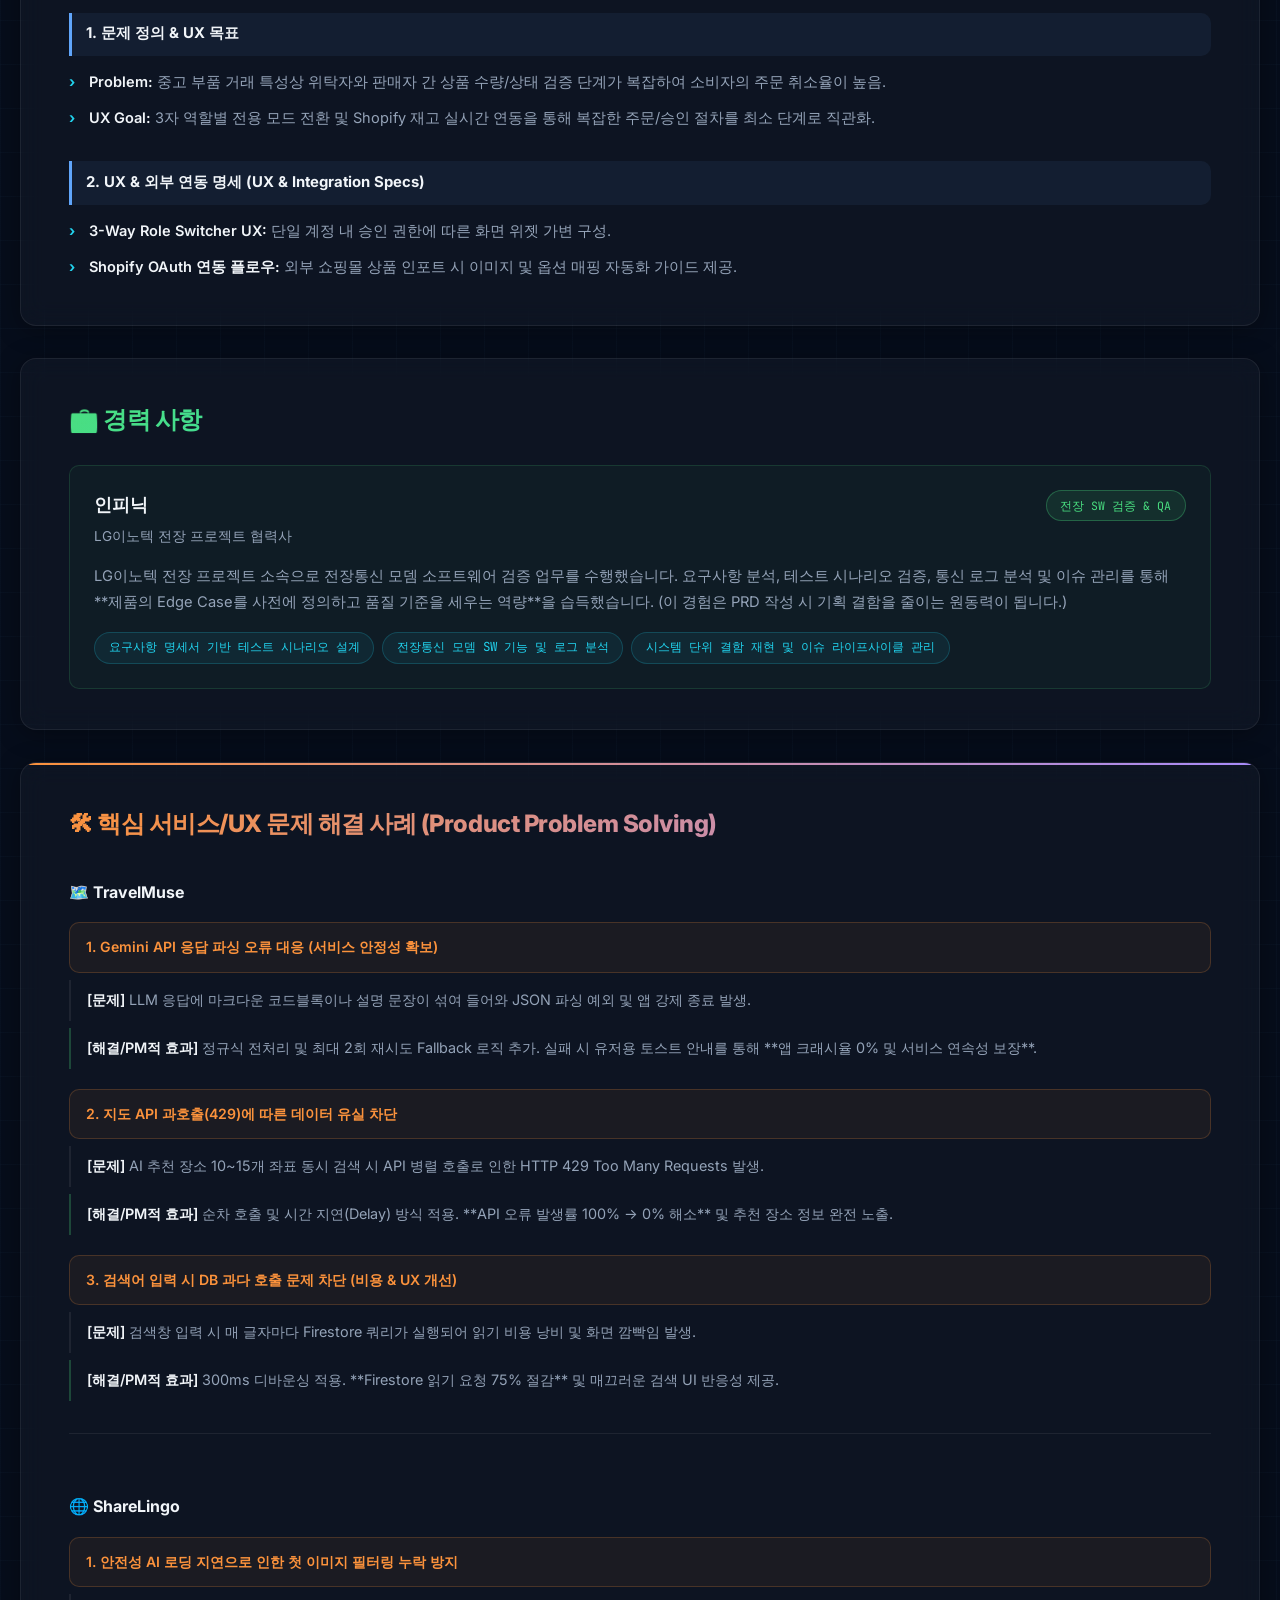
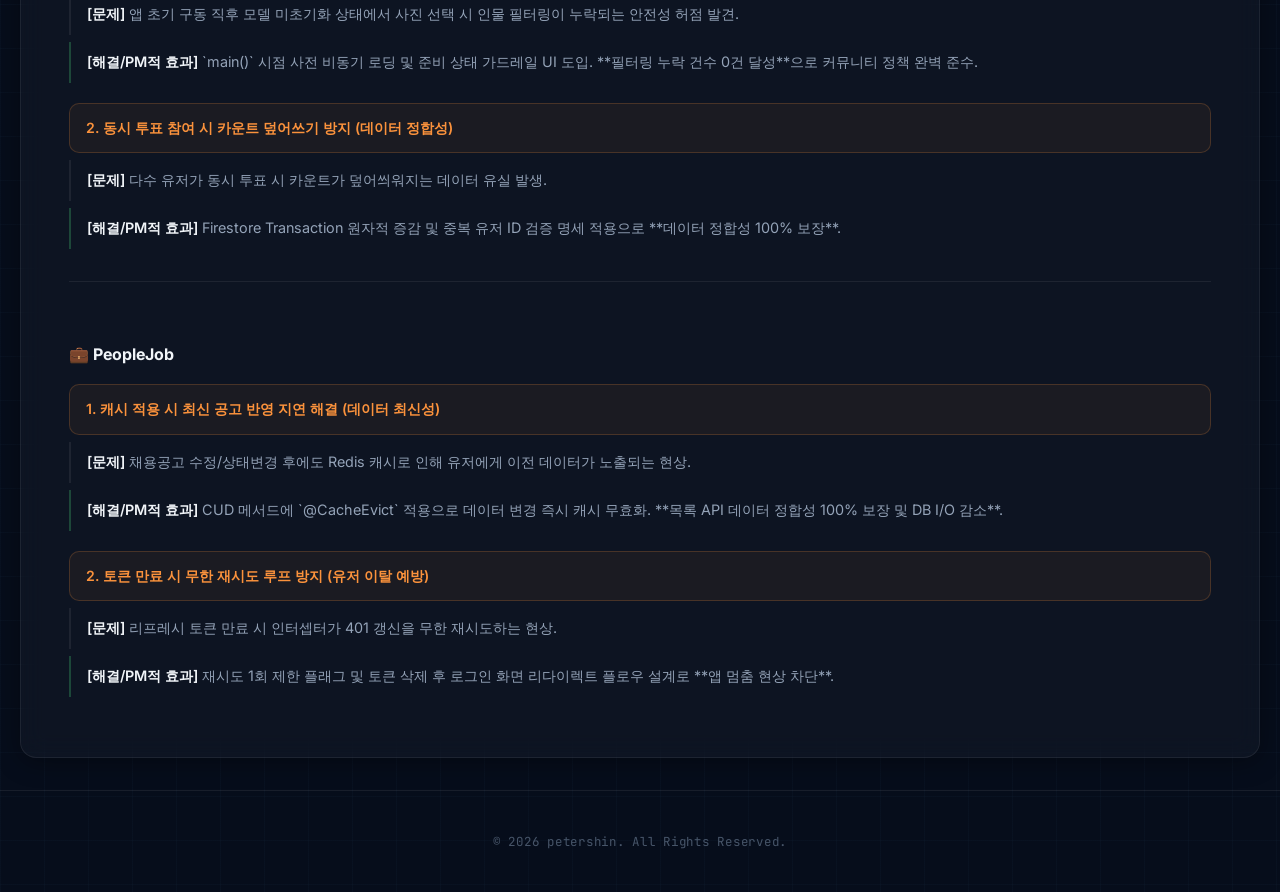
==== commit a544cae6: "Update demo video link to ShareLingo" ====
--- a/index2.html
+++ b/index2.html
@@ -54,7 +54,7 @@
     <p><strong>📲 iOS 배포 링크:</strong>
       <a href="https://apps.apple.com/kr/app/travelmuse/id6747365666" target="_blank">App Store에서 TravelMuse 보기</a>
     </p>
-       <p><strong>📲 시연 영상:</strong>
+    <p><strong>📲 시연 영상:</strong>
          <a href="https://www.youtube.com/watch?v=cF9phpprny0" target="_blank">TravelMuse 시연영상 보기</a>
     </p>
     
@@ -140,8 +140,9 @@
     <p><strong>🔗 배포 링크:</strong>
       <a href="https://play.google.com/store/apps/details?id=com.zerotoone.sharelingo&amp;pcampaignid=web_share" target="_blank">구글플레이에서 ShareLingo 보기</a>
     </p>
-      <p><strong>📲 시연 영상:</strong>
-         <a href="https://vimeo.com/1087570529/2f6842a175?ts=0&share=copy" target="_blank">TravelMuse 시연영상 보기</a>
+    <p><strong>📲 시연 영상:</strong>
+         <a href="https://vimeo.com/1087570529/2f6842a175?ts=0&share=copy" target="_blank">ShareLingo 시연영상 보기</a>
+    </p>
     </p>
     <h3>🛠 주요 기능</h3>
     <ul>
